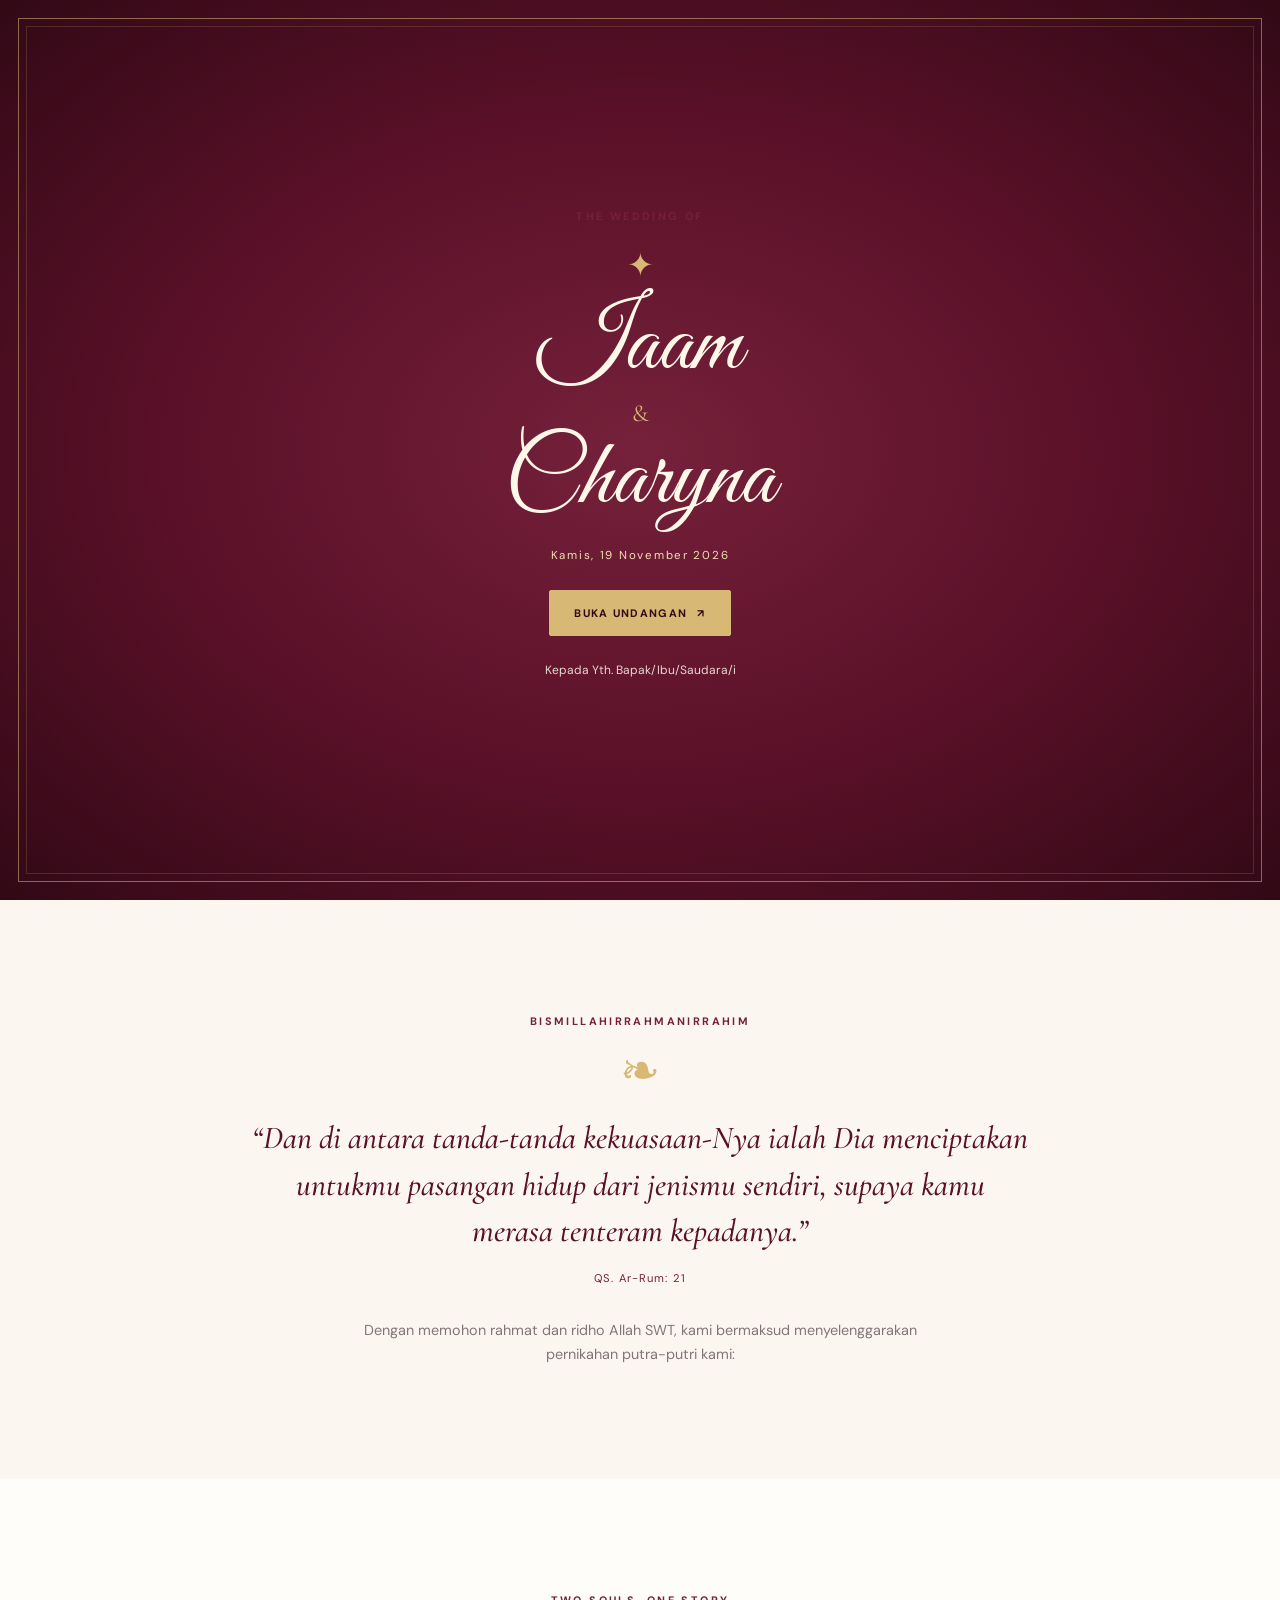
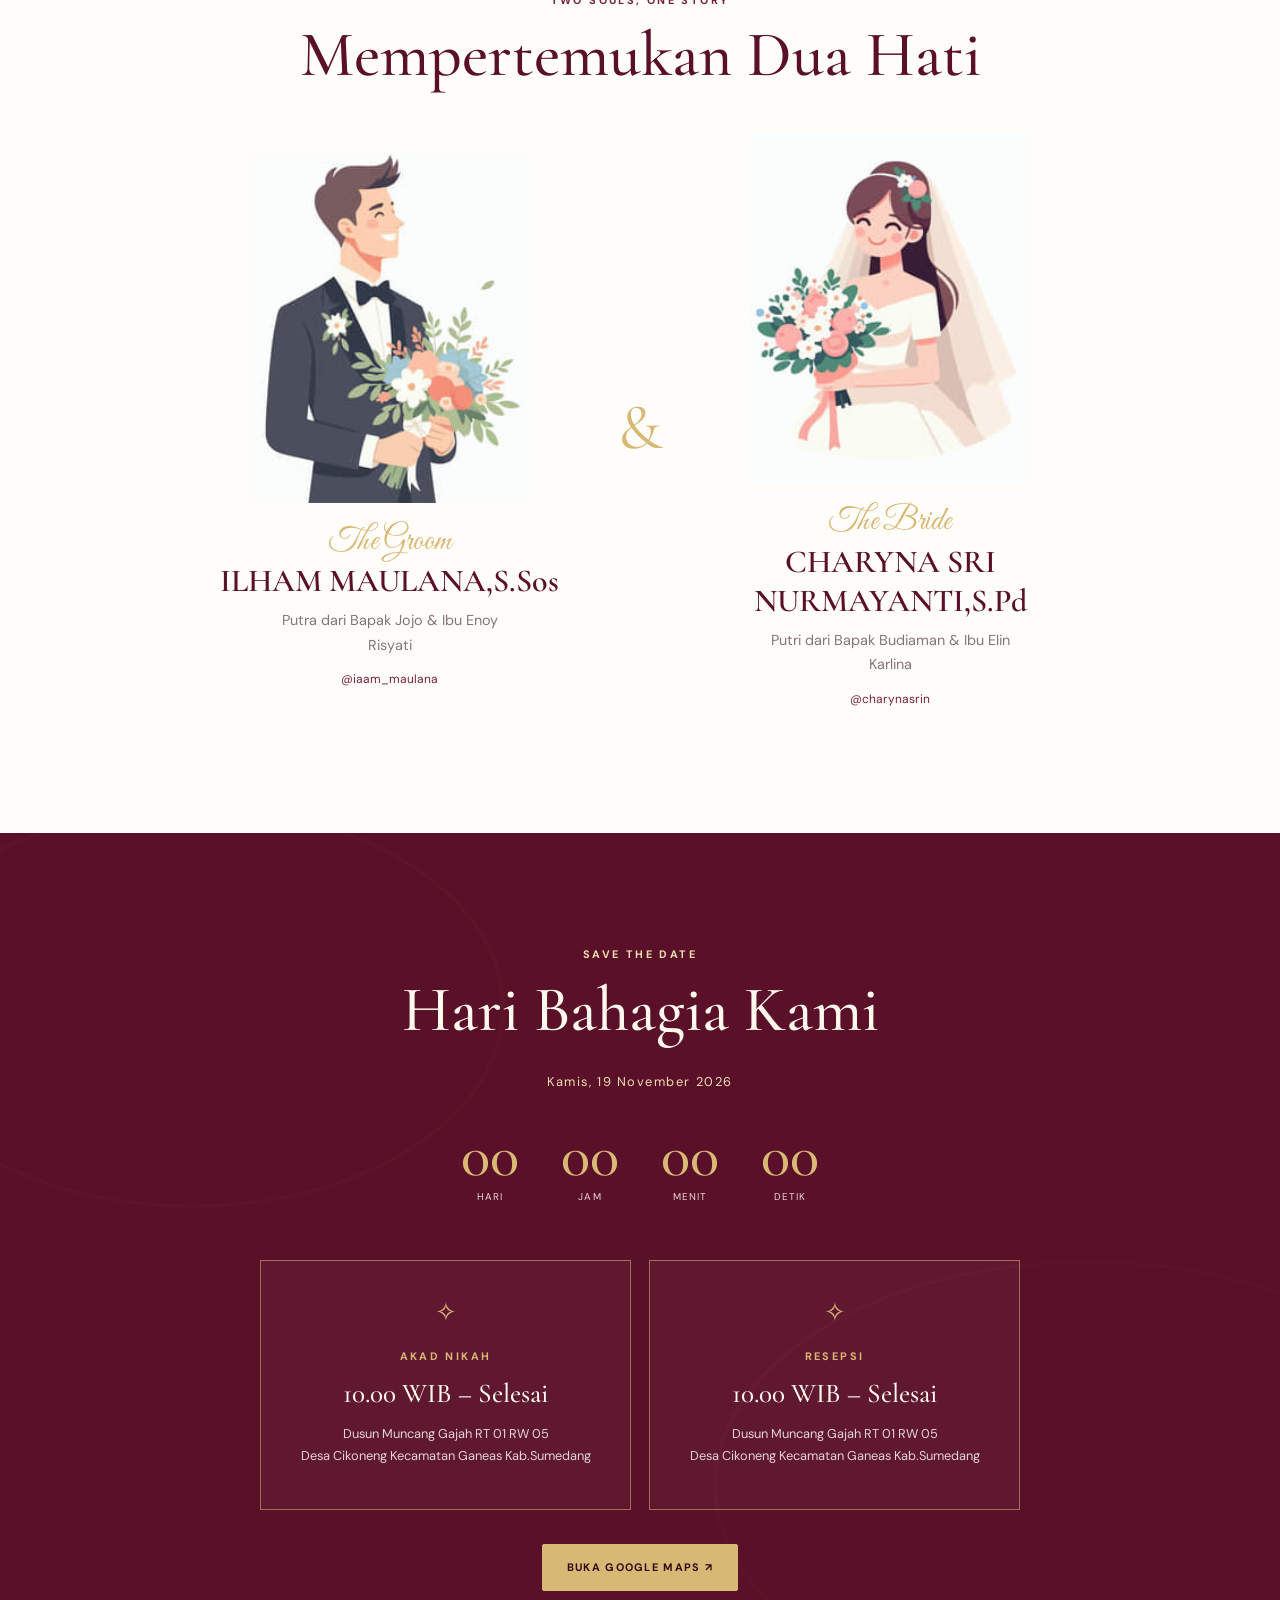
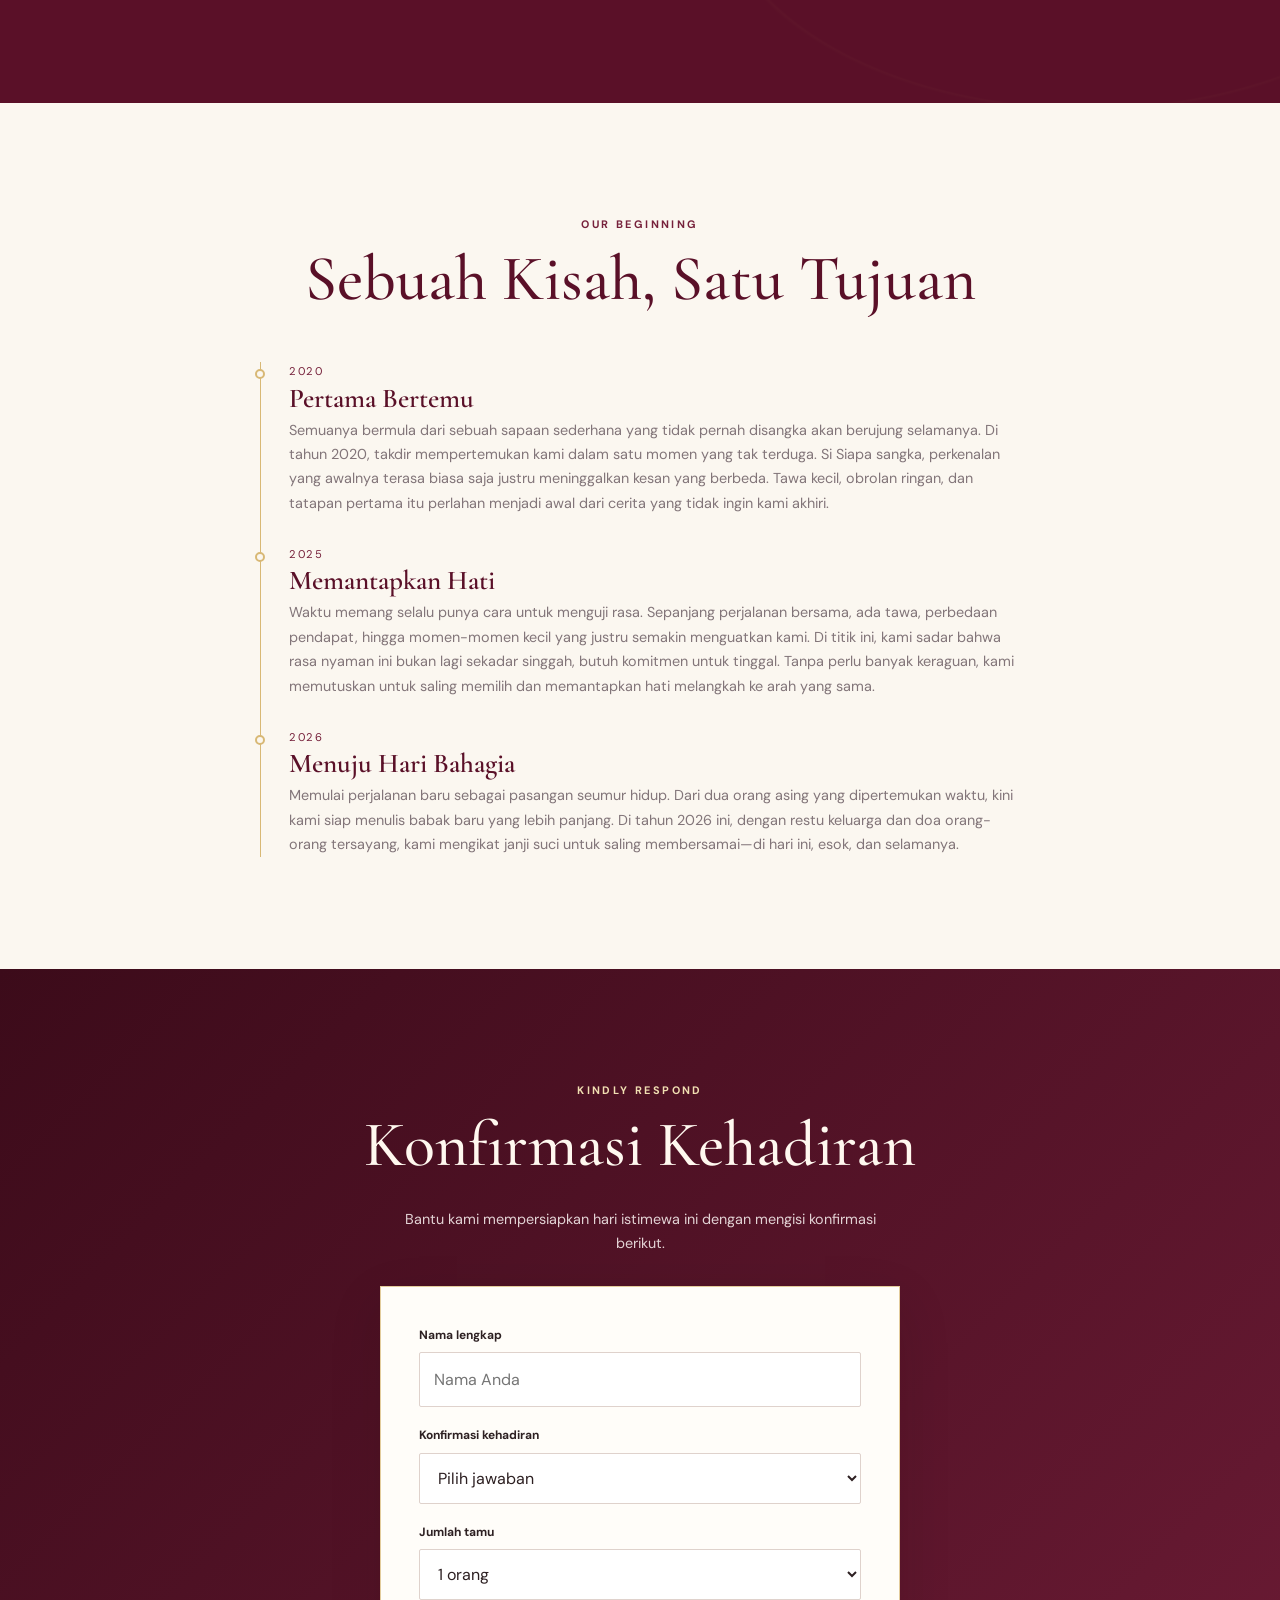
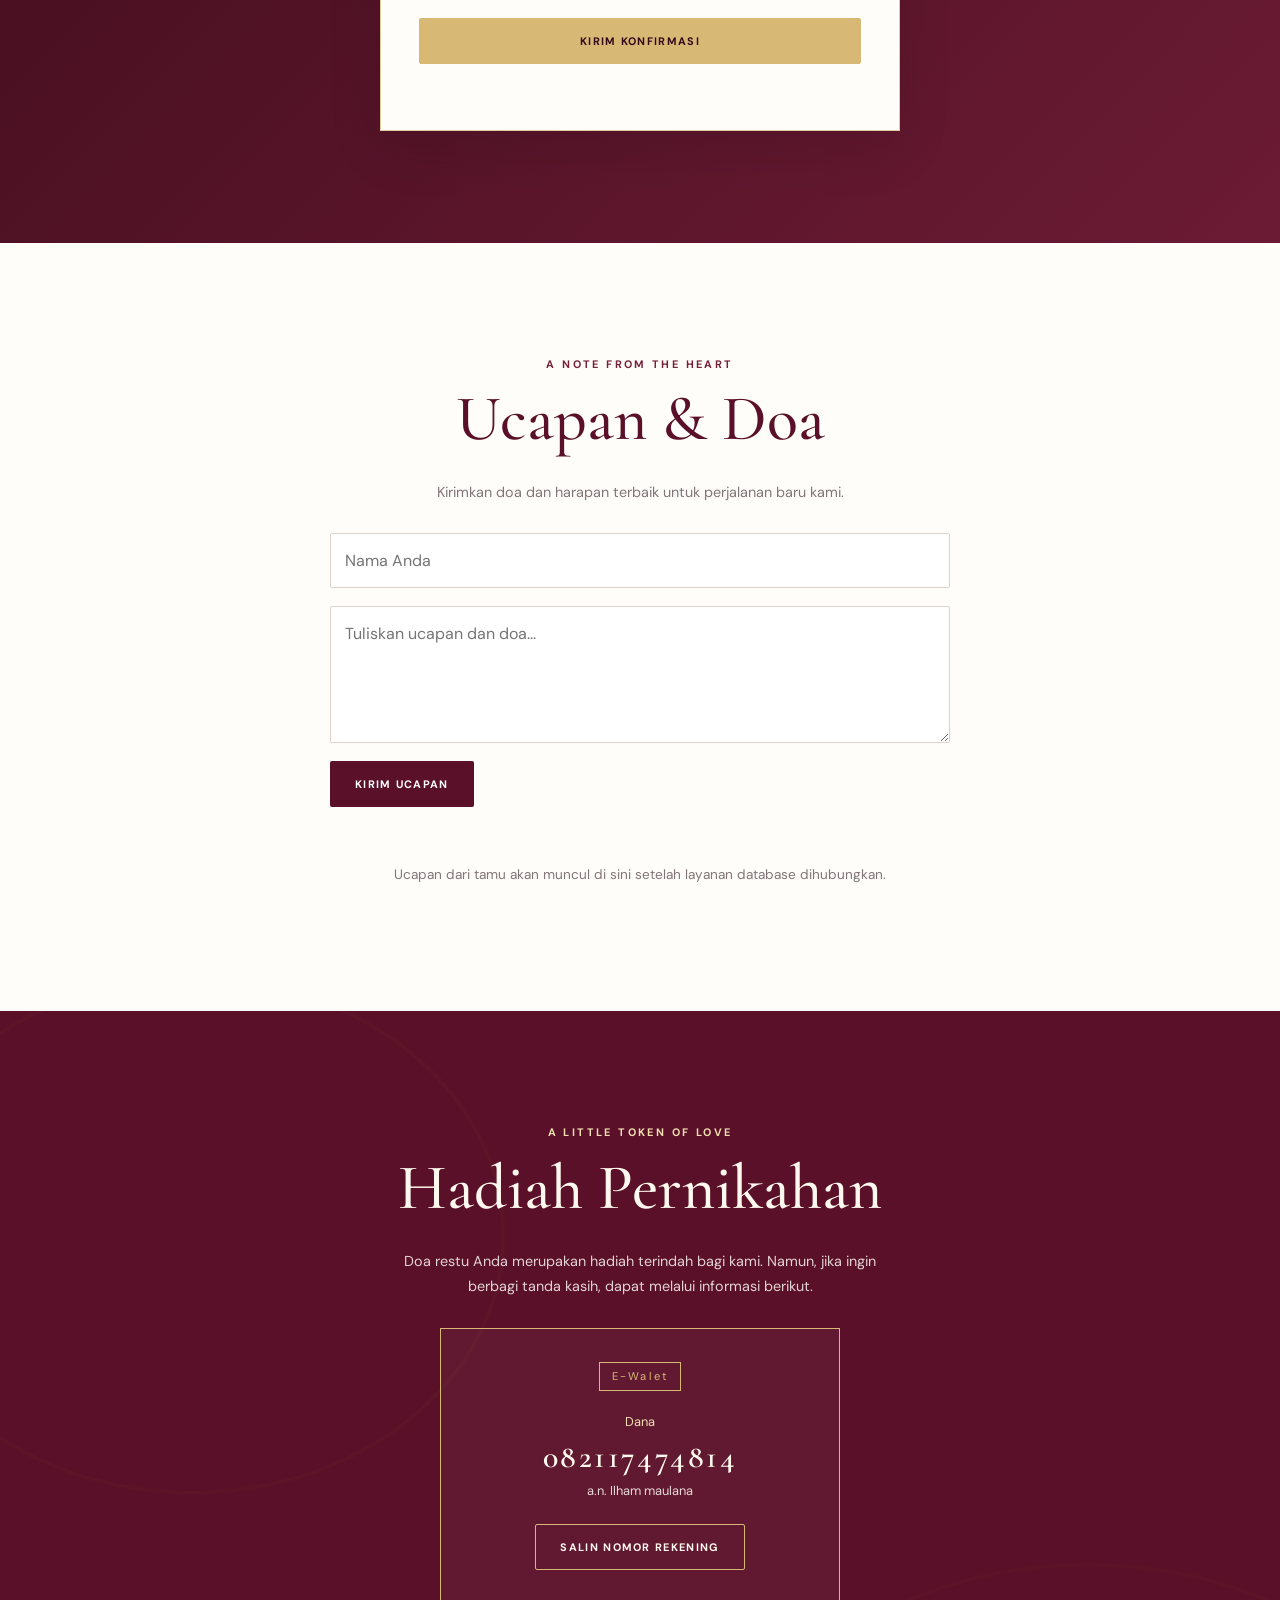
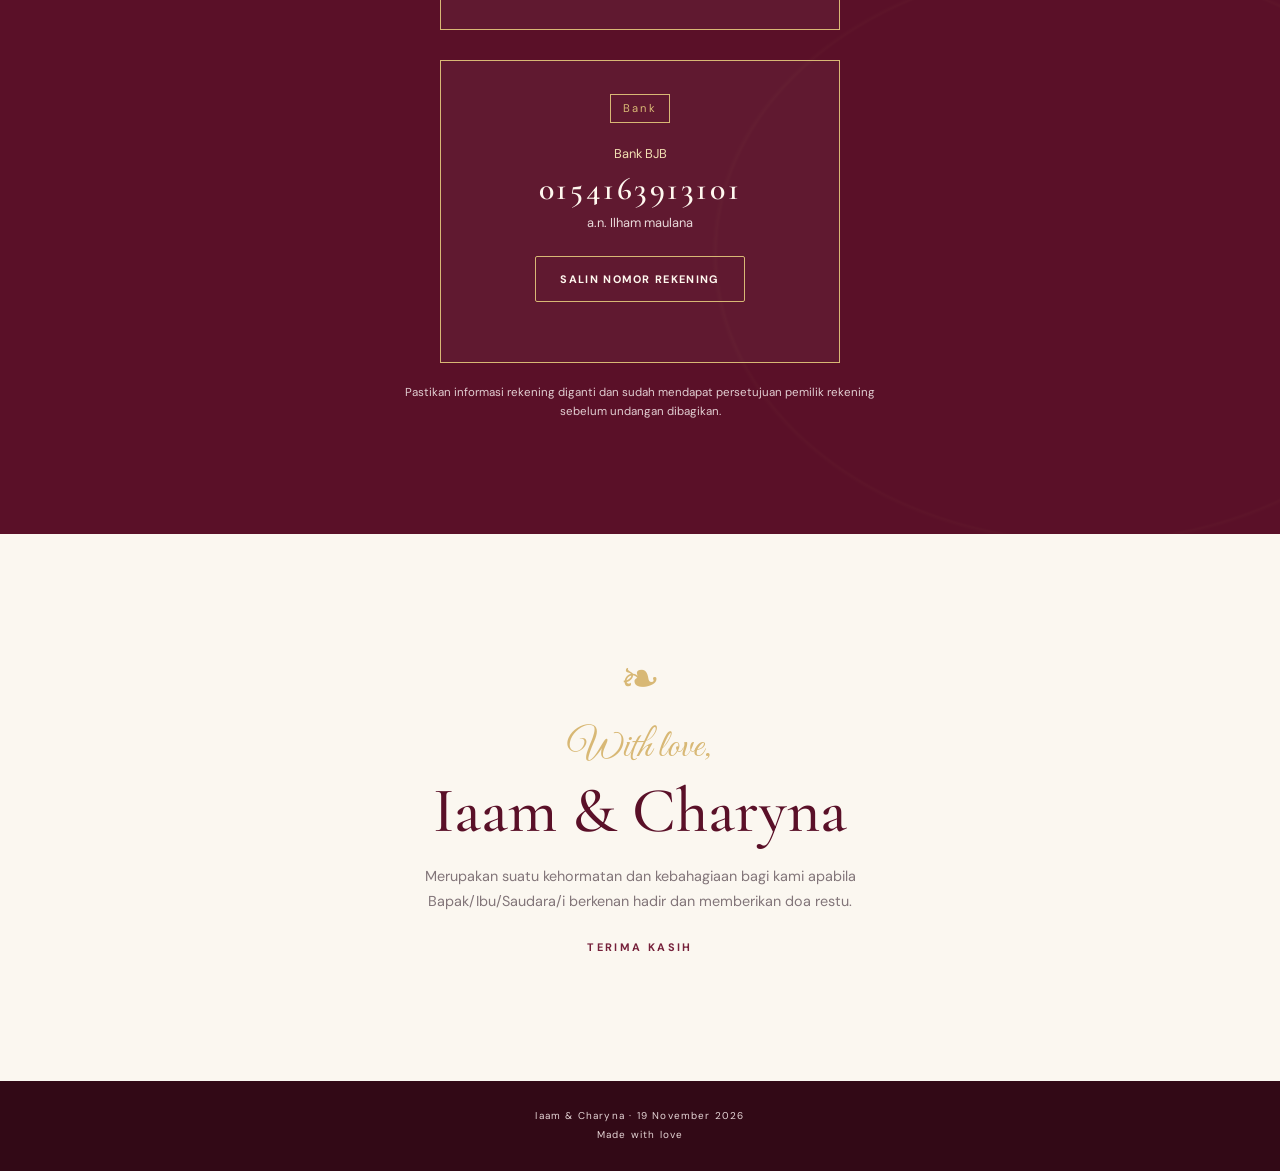
==== index.html @ c9df7d93 "Update story year from 2021 to 2020" ====
<!DOCTYPE html>
<html lang="id">
<head>
  <meta charset="UTF-8">
  <meta name="viewport" content="width=device-width, initial-scale=1.0">
  <meta name="theme-color" content="#5a1028">
  <title>Undangan Pernikahan | Iaam &amp; Charyna</title>
  <meta name="description" content="Undangan pernikahan Iaam dan Charyna. Dengan penuh kebahagiaan, kami mengundang Anda untuk hadir.">
  <link rel="preconnect" href="https://fonts.googleapis.com">
  <link rel="preconnect" href="https://fonts.gstatic.com" crossorigin>
  <link href="https://fonts.googleapis.com/css2?family=Cormorant+Garamond:wght@400;500;600;700&family=DM+Sans:wght@400;500;600;700&family=Great+Vibes&display=swap" rel="stylesheet">
  <link rel="stylesheet" href="style.css">
</head>
<body>
  <div class="intro" id="intro">
    <div class="intro-frame">
      <p class="eyebrow">THE WEDDING OF</p>
      <div class="intro-flourish" aria-hidden="true">✦</div>
      <h1><span>Iaam</span><i>&amp;</i><span>Charyna</span></h1>
      <p class="intro-date">Kamis, 19 November 2026</p>
      <button class="button button-gold" id="openInvitation">Buka Undangan <span aria-hidden="true">↗</span></button>
      <p class="small-note">Kepada Yth. Bapak/Ibu/Saudara/i</p>
    </div>
  </div>

  <header class="hero" id="home">
    <div class="hero-shade"></div>
    <nav class="top-nav">
      <a class="monogram" href="#home" aria-label="Kembali ke atas">I<span>&amp;</span>C</a>
      <button class="music-button" id="musicToggle" aria-label="Putar musik" title="Putar atau jeda musik">♫ <span id="musicLabel">Putar Musik</span></button>
    </nav>
    <div class="hero-content">
      <p class="eyebrow light">A CELEBRATION OF LOVE</p>
      <p class="script hero-intro">The Wedding Of</p>
      <h1>Iaam <span>&amp;</span> Charyna</h1>
      <div class="gold-line"></div>
      <p class="hero-date">Kamis, 19 November 2026</p>
      <a class="button button-outline" href="#details">Lihat Undangan <span aria-hidden="true">↓</span></a>
    </div>
    <div class="hero-bottom">DENGAN CINTA, KAMI MENGUNDANG ANDA</div>
  </header>

  <main>
    <section class="quote-section section-pad">
      <p class="eyebrow">BISMILLAHIRRAHMANIRRAHIM</p>
      <div class="ornament">❧</div>
      <p class="quote">“Dan di antara tanda-tanda kekuasaan-Nya ialah Dia menciptakan untukmu pasangan hidup dari jenismu sendiri, supaya kamu merasa tenteram kepadanya.”</p>
      <p class="quote-source">QS. Ar-Rum: 21</p>
      <p class="muted intro-copy">Dengan memohon rahmat dan ridho Allah SWT, kami bermaksud menyelenggarakan pernikahan putra-putri kami:</p>
    </section>

    <section class="couple-section section-pad" id="couple">
      <p class="eyebrow">TWO SOULS, ONE STORY</p>
      <h2>Mempertemukan Dua Hati</h2>
      <div class="couple-grid">
        <article class="person-card">
          <div class="portrait portrait-one"><span>GANTI FOTO</span></div>
          <p class="script person-script">The Groom</p>
          <h3>ILHAM MAULANA,S.Sos</h3>
          <p class="muted">Putra dari Bapak Jojo &amp; Ibu Enoy Risyati</p>
          <p class="social">@iaam_maulana</p>
        </article>
        <div class="ampersand">&amp;</div>
        <article class="person-card">
          <div class="portrait portrait-two"><span>GANTI FOTO</span></div>
          <p class="script person-script">The Bride</p>
          <h3>CHARYNA SRI NURMAYANTI,S.Pd</h3>
          <p class="muted">Putri dari Bapak Budiaman &amp; Ibu Elin Karlina</p>
          <p class="social">@charynasrin</p>
        </article>
      </div>
    </section>

    <section class="countdown-section section-pad" id="details">
      <p class="eyebrow light">SAVE THE DATE</p>
      <h2>Hari Bahagia Kami</h2>
      <p class="countdown-date">Kamis, 19 November 2026</p>
      <div class="countdown" id="countdown">
        <div><strong id="days">00</strong><span>Hari</span></div>
        <div><strong id="hours">00</strong><span>Jam</span></div>
        <div><strong id="minutes">00</strong><span>Menit</span></div>
        <div><strong id="seconds">00</strong><span>Detik</span></div>
      </div>
      <div class="event-grid">
        <article class="event-card">
          <span class="event-icon">✧</span>
          <p class="eyebrow">AKAD NIKAH</p>
          <h3>10.00 WIB – Selesai</h3>
          <p>Dusun Muncang Gajah RT 01 RW 05<br>Desa Cikoneng Kecamatan Ganeas Kab.Sumedang</p>
        </article>
        <article class="event-card">
          <span class="event-icon">✧</span>
          <p class="eyebrow">RESEPSI</p>
          <h3>10.00 WIB – Selesai</h3>
          <p>Dusun Muncang Gajah RT 01 RW 05<br>Desa Cikoneng Kecamatan Ganeas Kab.Sumedang</p>
        </article>
      </div>
      <a class="button button-gold" href="https://maps.app.goo.gl/ranh35mcagbcbJgB7?g_st=atm" target="_blank" rel="noopener">Buka Google Maps ↗</a>
    </section>

    <section class="story-section section-pad">
      <p class="eyebrow">OUR BEGINNING</p>
      <h2>Sebuah Kisah, Satu Tujuan</h2>
      <div class="story-line">
        <div class="story-item"><span class="story-dot"></span><p class="story-year">2020</p><h3>Pertama Bertemu</h3><p class="muted">Semuanya bermula dari sebuah sapaan sederhana yang tidak pernah disangka akan berujung selamanya.
Di tahun 2020, takdir mempertemukan kami dalam satu momen yang tak terduga. Si Siapa sangka, perkenalan yang awalnya terasa biasa saja justru meninggalkan kesan yang berbeda. Tawa kecil, obrolan ringan, dan tatapan pertama itu perlahan menjadi awal dari cerita yang tidak ingin kami akhiri.</p></div>
        <div class="story-item"><span class="story-dot"></span><p class="story-year">2025</p><h3>Memantapkan Hati</h3><p class="muted">Waktu memang selalu punya cara untuk menguji rasa.
Sepanjang perjalanan bersama, ada tawa, perbedaan pendapat, hingga momen-momen kecil yang justru semakin menguatkan kami. Di titik ini, kami sadar bahwa rasa nyaman ini bukan lagi sekadar singgah, butuh komitmen untuk tinggal. Tanpa perlu banyak keraguan, kami memutuskan untuk saling memilih dan memantapkan hati melangkah ke arah yang sama.</p></div>
        <div class="story-item"><span class="story-dot"></span><p class="story-year">2026</p><h3>Menuju Hari Bahagia</h3><p class="muted">Memulai perjalanan baru sebagai pasangan seumur hidup.
Dari dua orang asing yang dipertemukan waktu, kini kami siap menulis babak baru yang lebih panjang. Di tahun 2026 ini, dengan restu keluarga dan doa orang-orang tersayang, kami mengikat janji suci untuk saling membersamai—di hari ini, esok, dan selamanya.</p></div>
      </div>
    </section>

    <section class="rsvp-section section-pad" id="rsvp">
      <p class="eyebrow light">KINDLY RESPOND</p>
      <h2>Konfirmasi Kehadiran</h2>
      <p class="muted light-muted">Bantu kami mempersiapkan hari istimewa ini dengan mengisi konfirmasi berikut.</p>
      <form id="rsvpForm" class="form-card">
        <label for="guestName">Nama lengkap</label>
        <input id="guestName" name="name" type="text" placeholder="Nama Anda" required maxlength="100">
        <label for="guestStatus">Konfirmasi kehadiran</label>
        <select id="guestStatus" name="attendance" required>
          <option value="">Pilih jawaban</option>
          <option value="Hadir">Dengan senang hati hadir</option>
          <option value="Tidak hadir">Mohon maaf, belum bisa hadir</option>
        </select>
        <label for="guestCount">Jumlah tamu</label>
        <select id="guestCount" name="guests">
          <option value="1">1 orang</option><option value="2">2 orang</option><option value="3">3 orang</option><option value="4">4 orang</option>
        </select>
        <button class="button button-gold full-width" type="submit">Kirim Konfirmasi</button>
        <p class="form-message" id="rsvpMessage" role="status"></p>
      </form>
    </section>

    <section class="wishes-section section-pad" id="wishes">
      <p class="eyebrow">A NOTE FROM THE HEART</p>
      <h2>Ucapan &amp; Doa</h2>
      <p class="muted">Kirimkan doa dan harapan terbaik untuk perjalanan baru kami.</p>
      <form id="wishForm" class="wish-form">
        <input id="wishName" name="name" type="text" placeholder="Nama Anda" required maxlength="100">
        <textarea id="wishText" name="message" placeholder="Tuliskan ucapan dan doa..." required maxlength="1000" rows="4"></textarea>
        <button class="button button-burgundy" type="submit">Kirim Ucapan</button>
        <p class="form-message" id="wishMessage" role="status"></p>
      </form>
      <div class="wish-list" id="wishList">
        <p class="empty-wishes">Ucapan dari tamu akan muncul di sini setelah layanan database dihubungkan.</p>
      </div>
    </section>

    <section class="gift-section section-pad">
      <p class="eyebrow light">A LITTLE TOKEN OF LOVE</p>
      <h2>Hadiah Pernikahan</h2>
      <p class="muted light-muted">Doa restu Anda merupakan hadiah terindah bagi kami. Namun, jika ingin berbagi tanda kasih, dapat melalui informasi berikut.</p>
      <div class="gift-card">
        <div class="bank-mark">E-Walet</div>
        <p class="bank-name" id="bankName">Dana</p>
        <p class="account-number" id="accountNumber">082117474814</p>
        <p class="account-owner" id="accountOwner">a.n. Ilham maulana</p>
        <button class="button button-outline" id="copyAccount" type="button">Salin Nomor Rekening</button>
        <p class="form-message" id="copyMessage" role="status"></p>
      </div>
      <div class="gift-card">
        <div class="bank-mark">Bank</div>
        <p class="bank-name" id="bankName">Bank BJB</p>
        <p class="account-number" id="accountNumber">0154163913101</p>
        <p class="account-owner" id="accountOwner">a.n. Ilham maulana</p>
        <button class="button button-outline" id="copyAccount" type="button">Salin Nomor Rekening</button>
        <p class="form-message" id="copyMessage" role="status"></p>
      </div>
      <p class="gift-reminder">Pastikan informasi rekening diganti dan sudah mendapat persetujuan pemilik rekening sebelum undangan dibagikan.</p>
    </section>

    <section class="closing-section section-pad">
      <div class="ornament">❧</div>
      <p class="script">With love,</p>
      <h2>Iaam &amp; Charyna</h2>
      <p class="muted">Merupakan suatu kehormatan dan kebahagiaan bagi kami apabila Bapak/Ibu/Saudara/i berkenan hadir dan memberikan doa restu.</p>
      <p class="eyebrow">TERIMA KASIH</p>
    </section>
  </main>

  <footer class="footer">
    <p>Iaam &amp; Charyna · 19 November 2026</p>
    <p>Made with love</p>
  </footer>

 <audio id="weddingMusic" loop preload="auto">
  <source src="./BeautifullInWhite.mp3" type="audio/mpeg">
</audio>
  <script src="script.js"></script>
</body>
</html>
---- style.css ----
/* TEMPLATE UNDANGAN PERNIKAHAN — BURGUNDI & EMAS */
:root {
  --burgundy: #5a1028;
  --burgundy-dark: #320916;
  --wine: #76213b;
  --gold: #d8b875;
  --gold-light: #f1dfb2;
  --cream: #fbf7f0;
  --paper: #fffdf9;
  --ink: #2d2022;
  --muted: #827579;
  --line: #e8ddd7;
  --serif: "Cormorant Garamond", Georgia, serif;
  --sans: "DM Sans", Arial, sans-serif;
  --script: "Great Vibes", cursive;
}
* { box-sizing: border-box; }
html { scroll-behavior: smooth; scroll-padding-top: 20px; }
body { margin: 0; background: var(--cream); color: var(--ink); font-family: var(--sans); line-height: 1.7; }
body.locked { overflow: hidden; }
a { color: inherit; }
button, input, select, textarea { font: inherit; }
button, .button { cursor: pointer; }
.intro { position: fixed; z-index: 100; inset: 0; display: grid; place-items: center; padding: 24px; color: var(--gold-light); background: radial-gradient(ellipse at center, #76213b 0%, var(--burgundy) 52%, var(--burgundy-dark) 100%); transition: opacity .8s ease, visibility .8s ease; }
.intro::before, .intro::after { content: ""; position: absolute; inset: 18px; border: 1px solid rgba(216,184,117,.55); pointer-events: none; }
.intro::after { inset: 26px; border-color: rgba(216,184,117,.18); }
.intro.is-hidden { opacity: 0; visibility: hidden; }
.intro-frame { position: relative; z-index: 1; text-align: center; animation: rise .9s both; }
.eyebrow { font-size: .68rem; letter-spacing: .22em; font-weight: 700; color: var(--wine); margin: 0 0 12px; }
.eyebrow.light { color: var(--gold-light); }
.intro h1 { margin: 8px 0 20px; font: 400 clamp(3.5rem, 12vw, 6rem)/.88 var(--script); color: #fff8e9; }
.intro h1 span { display: block; }
.intro h1 i { display: block; font: 400 1.5rem var(--serif); color: var(--gold); margin: 10px 0; }
.intro-flourish { font-size: 2rem; color: var(--gold); margin: 12px 0; }
.intro-date { font-size: .72rem; letter-spacing: .15em; margin: 24px 0; }
.small-note { margin-top: 24px; font-size: .75rem; color: #e6d8d2; }
.hero { min-height: 100svh; position: relative; display: flex; flex-direction: column; justify-content: space-between; color: #fff8ef; text-align: center; background: linear-gradient(135deg, #260710, #6a1732 48%, #320916); overflow: hidden; }
.hero::before, .countdown-section::before, .gift-section::before { content: ""; position: absolute; inset: 0; pointer-events: none; opacity: .28; background-image: radial-gradient(ellipse at 15% 20%, transparent 0 20%, rgba(216,184,117,.12) 20.2%, transparent 20.5%), radial-gradient(ellipse at 85% 75%, transparent 0 24%, rgba(216,184,117,.1) 24.2%, transparent 24.5%); }
.hero-shade { position: absolute; inset: 0; background: linear-gradient(180deg, rgba(25,3,10,.42), rgba(25,3,10,.16) 45%, rgba(25,3,10,.72)); }
.top-nav { z-index: 1; display: flex; justify-content: space-between; align-items: center; padding: 24px clamp(20px, 5vw, 64px); }
.monogram { color: var(--gold-light); font: 600 1.5rem var(--serif); text-decoration: none; letter-spacing: .03em; }
.monogram span { color: var(--gold); font-size: 1rem; margin: 0 3px; }
.music-button { color: #fff4e6; background: rgba(255,255,255,.08); border: 1px solid rgba(241,223,178,.55); padding: 9px 14px; border-radius: 30px; font-size: .75rem; }
.hero-content { position: relative; z-index: 1; margin: auto 20px; padding: 60px 0 72px; animation: rise 1s .2s both; }
.script { font: 400 2.5rem/1.2 var(--script); color: var(--gold); margin: 0; }
.hero h1 { font: 500 clamp(3.2rem, 9vw, 7rem)/.95 var(--serif); letter-spacing: -.035em; margin: 8px 0 20px; }
.hero h1 span { color: var(--gold); font-style: italic; }
.gold-line { height: 1px; width: 100px; background: var(--gold); margin: 24px auto; }
.hero-date { letter-spacing: .18em; font-size: .75rem; margin-bottom: 30px; }
.hero-bottom { position: relative; z-index: 1; padding: 20px; font-size: .62rem; letter-spacing: .18em; color: var(--gold-light); }
.button { display: inline-flex; align-items: center; justify-content: center; gap: 10px; border: 1px solid transparent; padding: 13px 24px; border-radius: 2px; text-decoration: none; text-transform: uppercase; letter-spacing: .12em; font-size: .68rem; font-weight: 700; transition: transform .2s, background .2s; }
.button:hover { transform: translateY(-2px); }
.button-gold { color: var(--burgundy-dark); background: var(--gold); border-color: var(--gold); }
.button-outline { color: #fff8ef; border-color: var(--gold); background: transparent; }
.button-burgundy { background: var(--burgundy); color: white; }
.full-width { width: 100%; }
.section-pad { padding: clamp(64px, 9vw, 112px) 22px; }
section { position: relative; }
.quote-section, .story-section, .wishes-section, .closing-section { text-align: center; }
.quote-section { max-width: 820px; margin: auto; }
.ornament { color: var(--gold); font: 3rem var(--serif); margin: 4px 0 14px; }
.quote { font: italic 500 clamp(1.45rem, 3vw, 2rem)/1.45 var(--serif); color: var(--burgundy); margin: 0 auto 14px; }
.quote-source { font-size: .7rem; color: var(--wine); letter-spacing: .1em; }
.muted { color: var(--muted); font-size: .9rem; }
.intro-copy { margin: 30px auto 0; max-width: 560px; }
h2 { font: 500 clamp(2.4rem, 6vw, 4rem)/1.05 var(--serif); color: var(--burgundy); margin: 0 0 28px; }
.couple-section { text-align: center; background: var(--paper); }
.couple-grid { max-width: 860px; margin: 45px auto 0; display: grid; grid-template-columns: 1fr auto 1fr; align-items: center; gap: clamp(12px, 4vw, 48px); }
.person-card { min-width: 0; }
.portrait { aspect-ratio: 4/5;max-width: 280px; margin: 0 auto 20px;display: grid;place-items: center;color: #f8e7ce;background: url("weding man.jpg") center 35% / cover no-repeat;}
.portrait-two { background: url("weding woman.jpg") center 35% / cover no-repeat }.portrait span { display: none;}
.person-script { font-size: 2rem; }
.person-card h3 { font: 600 2rem var(--serif); color: var(--burgundy); margin: 0 0 8px; }
.person-card .muted { margin: 0 auto; max-width: 260px; }
.social { color: var(--wine); font-size: .75rem; }
.ampersand { color: var(--gold); font: 400 clamp(2rem, 6vw, 4rem) var(--serif); }
.countdown-section, .gift-section { background: var(--burgundy); color: #fff8ef; text-align: center; overflow: hidden; }
.countdown-section > *, .gift-section > * { position: relative; z-index: 1; }
.countdown-section h2, .gift-section h2 { color: #fff8ef; }
.countdown-date { color: var(--gold-light); letter-spacing: .12em; font-size: .8rem; }
.countdown { display: flex; justify-content: center; gap: clamp(12px, 4vw, 42px); margin: 30px 0 54px; }
.countdown div { min-width: 55px; display: flex; flex-direction: column; }
.countdown strong { font: 500 clamp(2.3rem, 6vw, 3.8rem) var(--serif); color: var(--gold); line-height: 1.1; }
.countdown span { font-size: .62rem; color: #e9d9d7; letter-spacing: .12em; text-transform: uppercase; }
.event-grid { display: grid; grid-template-columns: repeat(2, minmax(0, 1fr)); gap: 18px; max-width: 760px; margin: 0 auto 34px; }
.event-card { padding: 30px 20px; border: 1px solid rgba(216,184,117,.55); background: rgba(255,255,255,.035); }
.event-icon { color: var(--gold); font-size: 1.6rem; }
.event-card .eyebrow { color: var(--gold); margin-top: 12px; }
.event-card h3 { font: 500 1.7rem var(--serif); margin: 6px 0; }
.event-card p:last-child { color: #e3d4d4; font-size: .8rem; }
.story-section { background: var(--cream); }
.story-line { max-width: 760px; margin: 50px auto 0; text-align: left; border-left: 1px solid var(--gold); padding-left: 28px; }
.story-item { position: relative; padding: 0 0 30px; }
.story-item:last-child { padding-bottom: 0; }
.story-dot { position: absolute; width: 10px; height: 10px; border: 2px solid var(--gold); background: var(--cream); border-radius: 50%; left: -34px; top: 7px; }
.story-year { color: var(--wine); font-size: .7rem; letter-spacing: .15em; margin: 0; }
.story-item h3 { font: 600 1.7rem var(--serif); color: var(--burgundy); margin: 0; }
.story-item .muted { margin: 3px 0 0; }
.rsvp-section { background: #eee3dd; text-align: center; }
.rsvp-section h2 { color: #fff8ef; }
.rsvp-section { background: linear-gradient(135deg, #3c0b1a, #6c1b35); color: #fff8ef; }
.light-muted { color: #e3d3d5; max-width: 520px; margin: 0 auto 30px; }
.form-card { text-align: left; max-width: 520px; margin: auto; padding: clamp(22px, 5vw, 38px); background: var(--paper); color: var(--ink); border: 1px solid rgba(216,184,117,.7); box-shadow: 0 18px 50px rgba(22,2,8,.12); }
label { display: block; font-size: .75rem; font-weight: 700; margin: 0 0 7px; }
input, select, textarea { display: block; width: 100%; padding: 13px 14px; margin: 0 0 18px; border: 1px solid #dfd2cc; border-radius: 2px; background: #fff; color: var(--ink); outline-color: var(--gold); }
textarea { resize: vertical; }
.form-message { font-size: .8rem; min-height: 1.2em; margin: 12px 0 0; color: var(--wine); }
.wishes-section { background: var(--paper); }
.wish-form { max-width: 620px; margin: 28px auto; text-align: left; }
.wish-list { max-width: 620px; margin: 24px auto 0; text-align: left; }
.wish-entry { background: var(--cream); border-left: 2px solid var(--gold); padding: 16px 18px; margin-bottom: 12px; }
.wish-entry strong { font: 600 1.25rem var(--serif); color: var(--burgundy); }
.wish-entry p { margin: 5px 0 0; white-space: pre-wrap; overflow-wrap: anywhere; font-size: .9rem; }
.empty-wishes { color: var(--muted); font-size: .85rem; text-align: center; }
.gift-card { max-width: 400px; margin: 30px auto 18px; padding: 32px 22px; border: 1px solid var(--gold); background: rgba(255,255,255,.04); }
.bank-mark { display: inline-block; border: 1px solid var(--gold); color: var(--gold); padding: 4px 12px; letter-spacing: .18em; font-size: .7rem; }
.bank-name { margin: 20px 0 0; font-size: .8rem; color: var(--gold-light); }
.account-number { font: 600 2rem var(--serif); letter-spacing: .08em; margin: 4px 0; }
.account-owner { color: #e8d8d9; font-size: .8rem; margin: 0 0 22px; }
.gift-reminder { max-width: 500px; margin: 20px auto 0; font-size: .72rem; color: #e1cdd1; }
.closing-section { max-width: 750px; margin: auto; }
.closing-section .script { font-size: 2.5rem; }
.closing-section h2 { margin: 6px 0 20px; }
.closing-section .muted { max-width: 560px; margin: 0 auto 25px; }
.footer { text-align: center; padding: 24px 12px; background: var(--burgundy-dark); color: #e6d6d7; font-size: .62rem; letter-spacing: .12em; }
.footer p { margin: 3px; }
@keyframes rise { from { opacity: 0; transform: translateY(18px); } to { opacity: 1; transform: translateY(0); } }
@media (max-width: 620px) {
  .section-pad { padding: 64px 18px; }
  .couple-grid { grid-template-columns: 1fr; gap: 24px; }
  .ampersand { line-height: .7; }
  .person-card { max-width: 320px; margin: auto; }
  .portrait { width: min(100%, 240px); }
  .event-grid { grid-template-columns: 1fr; }
  .hero h1 { font-size: clamp(3rem, 14vw, 5rem); }
  .countdown { gap: 14px; }
  .countdown div { min-width: 48px; }
  .countdown strong { font-size: 2.25rem; }
  .hero-date { font-size: .65rem; }
}
@media (prefers-reduced-motion: reduce) {
  *, *::before, *::after { scroll-behavior: auto !important; animation-duration: .01ms !important; transition-duration: .01ms !important; }
}
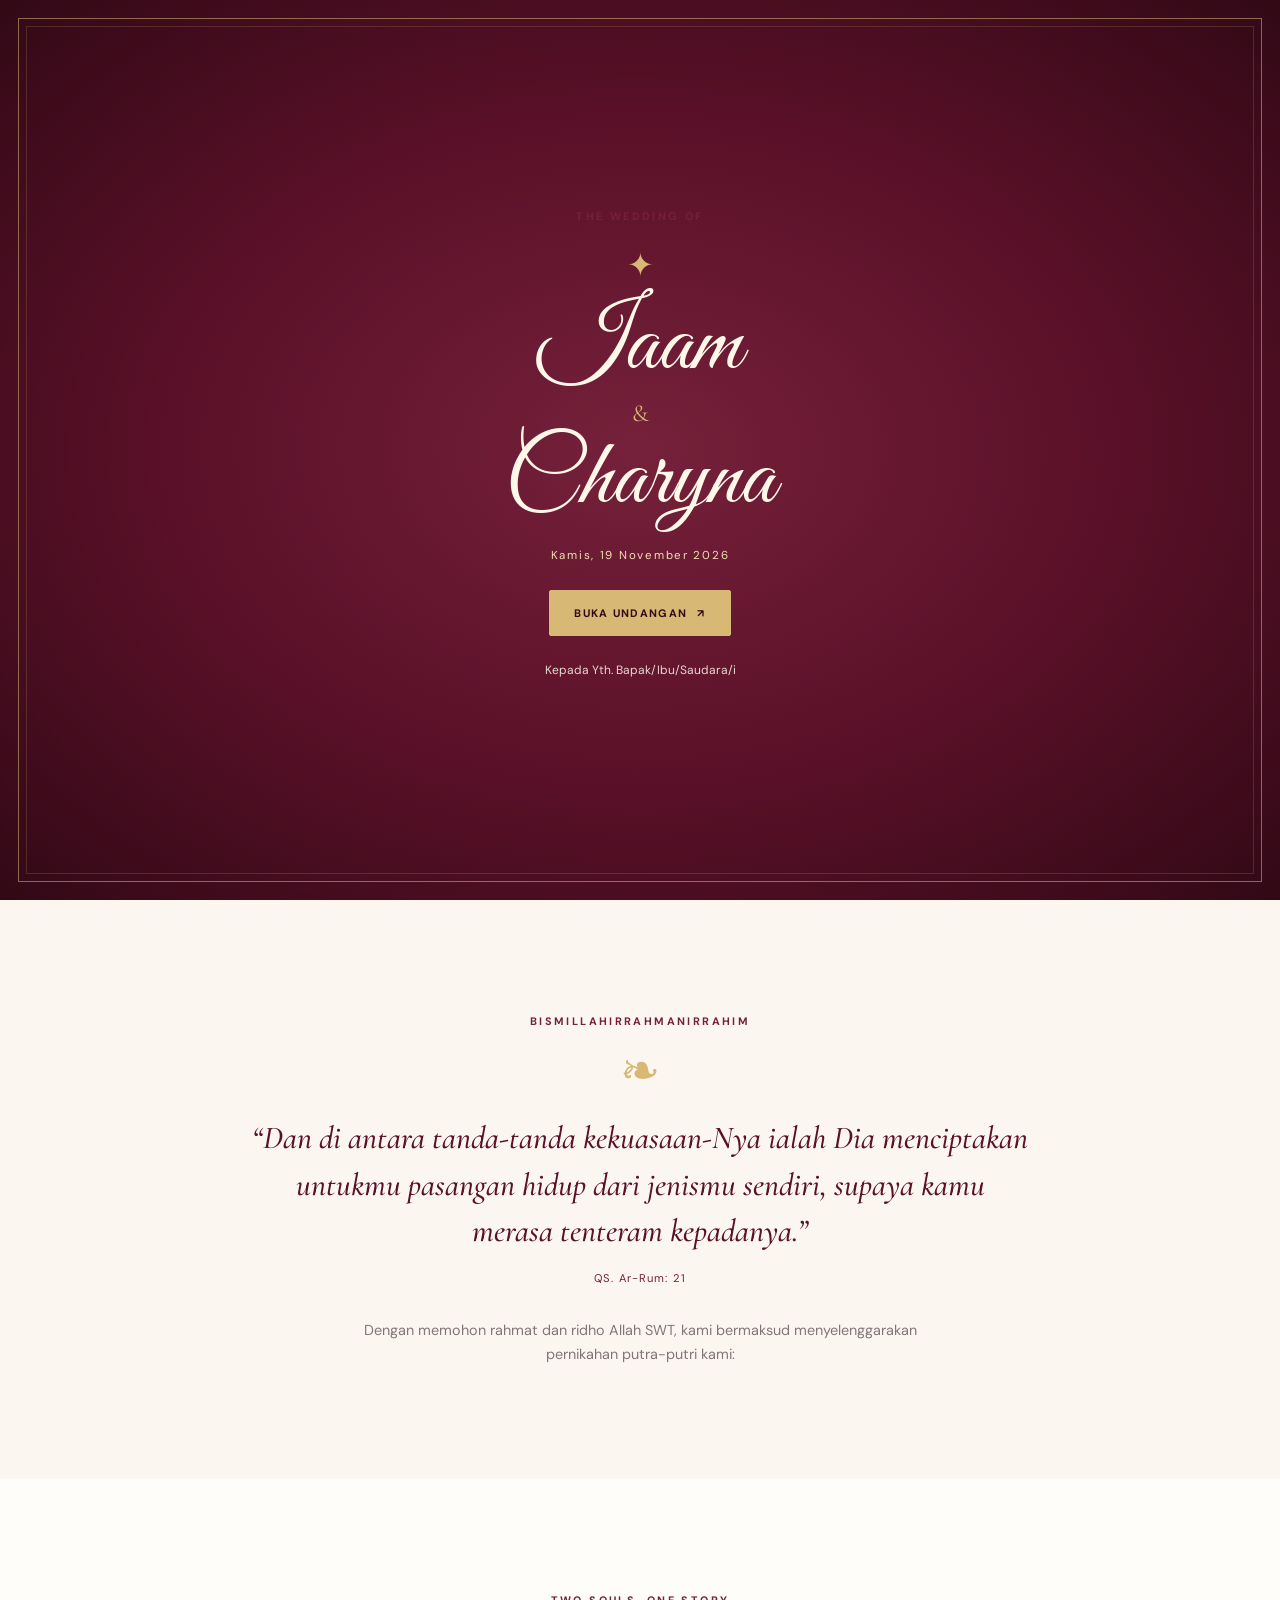
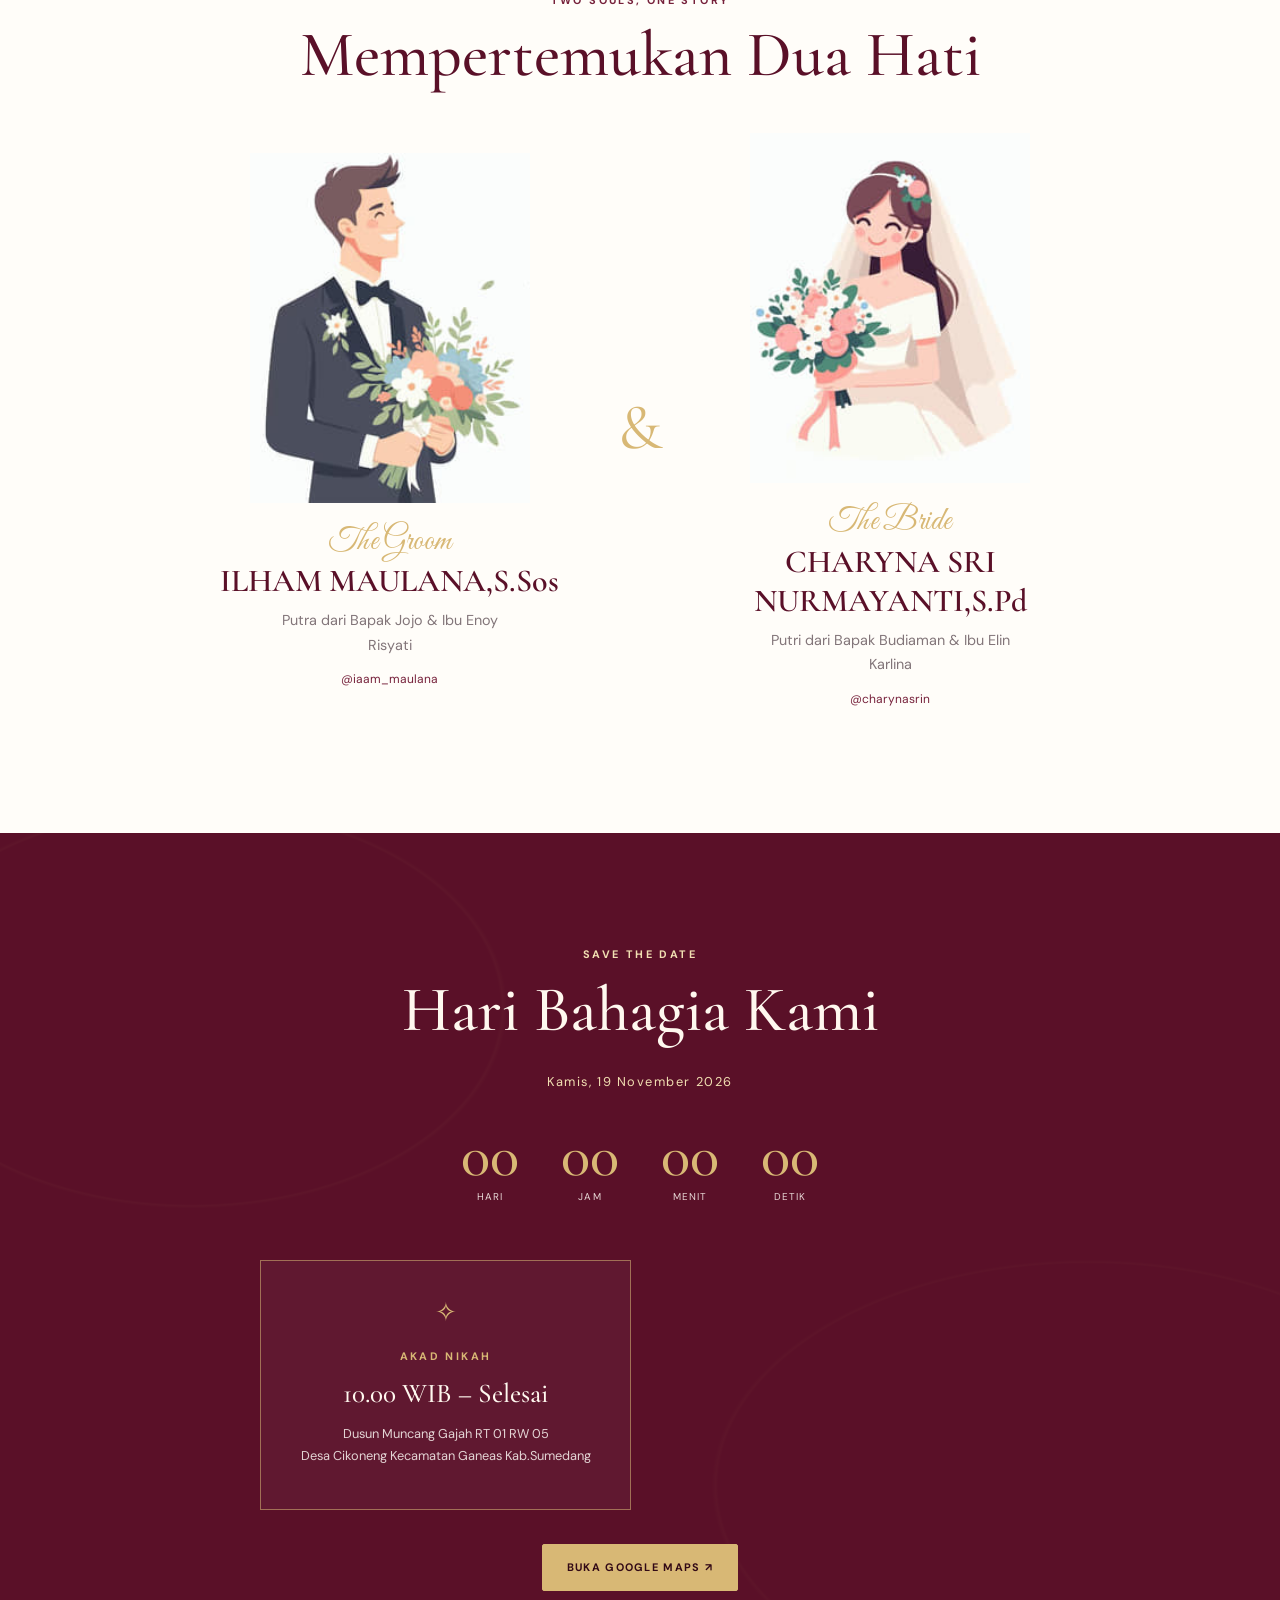
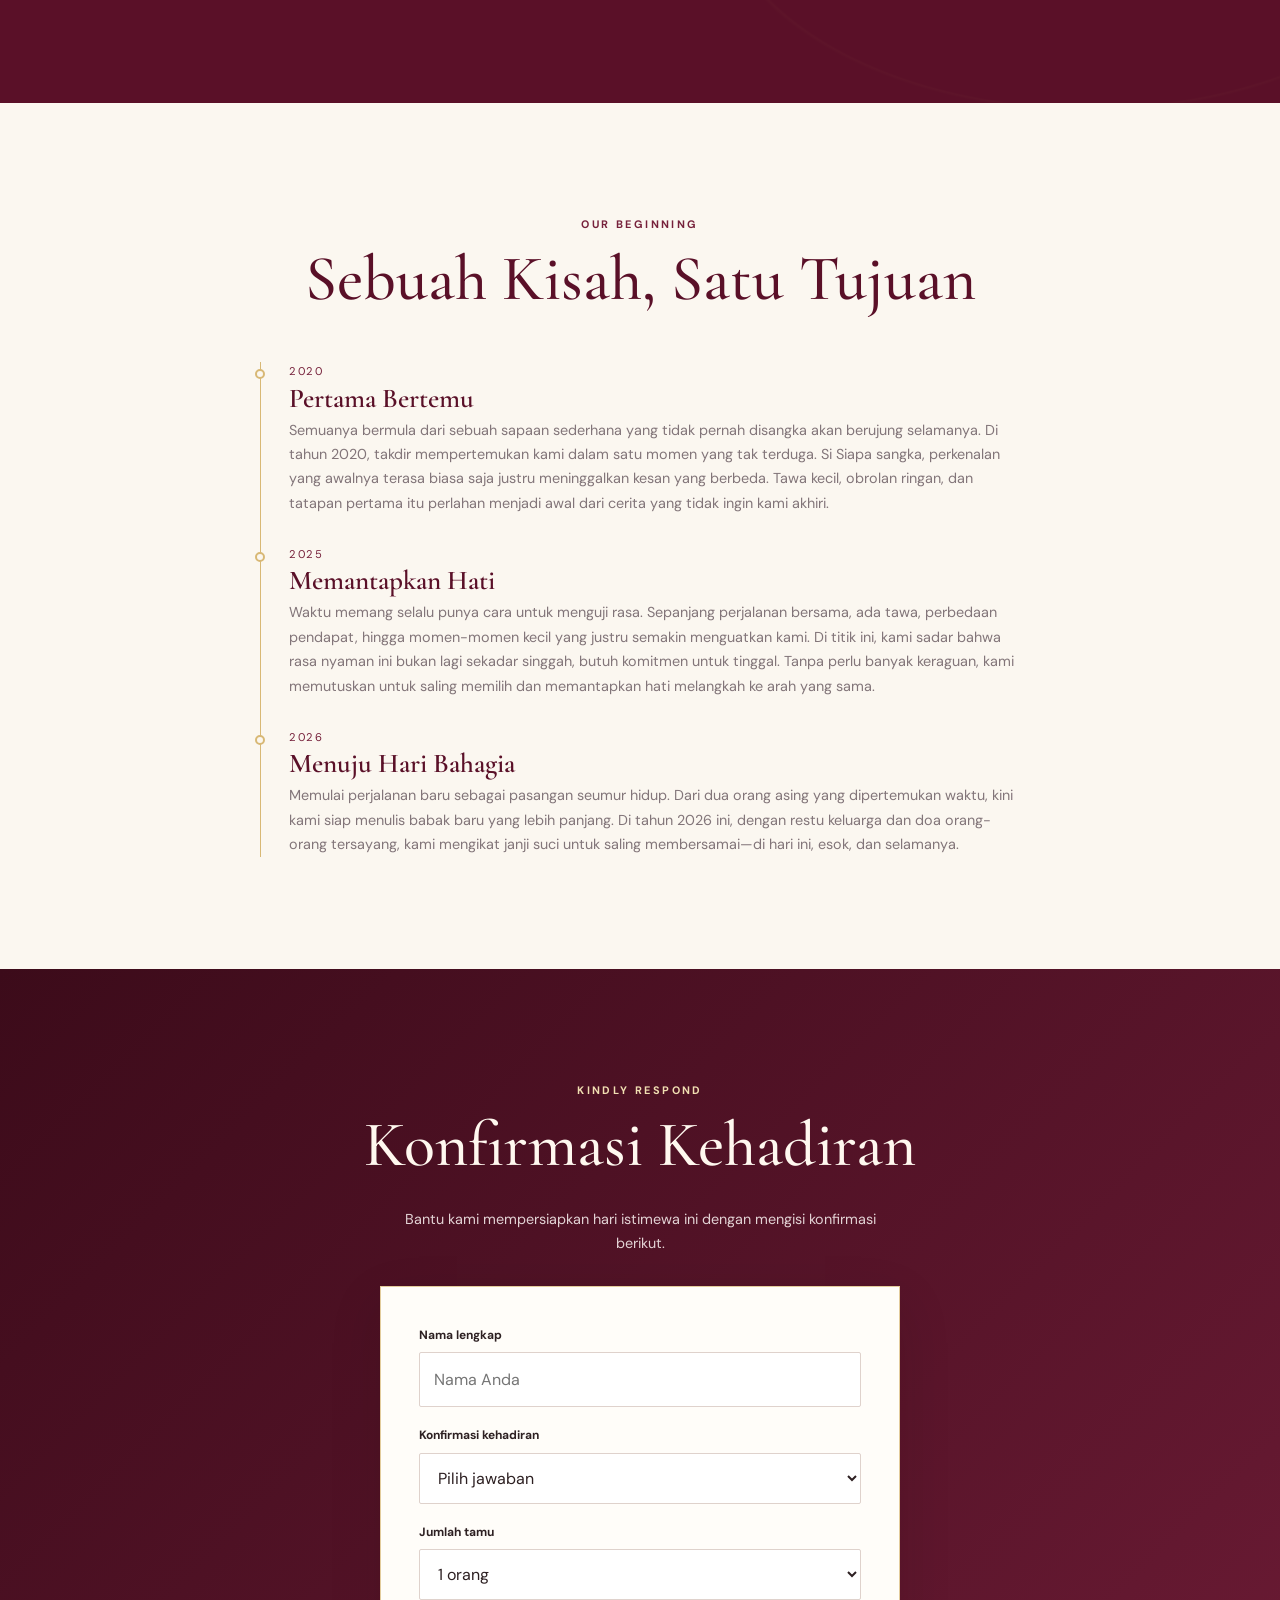
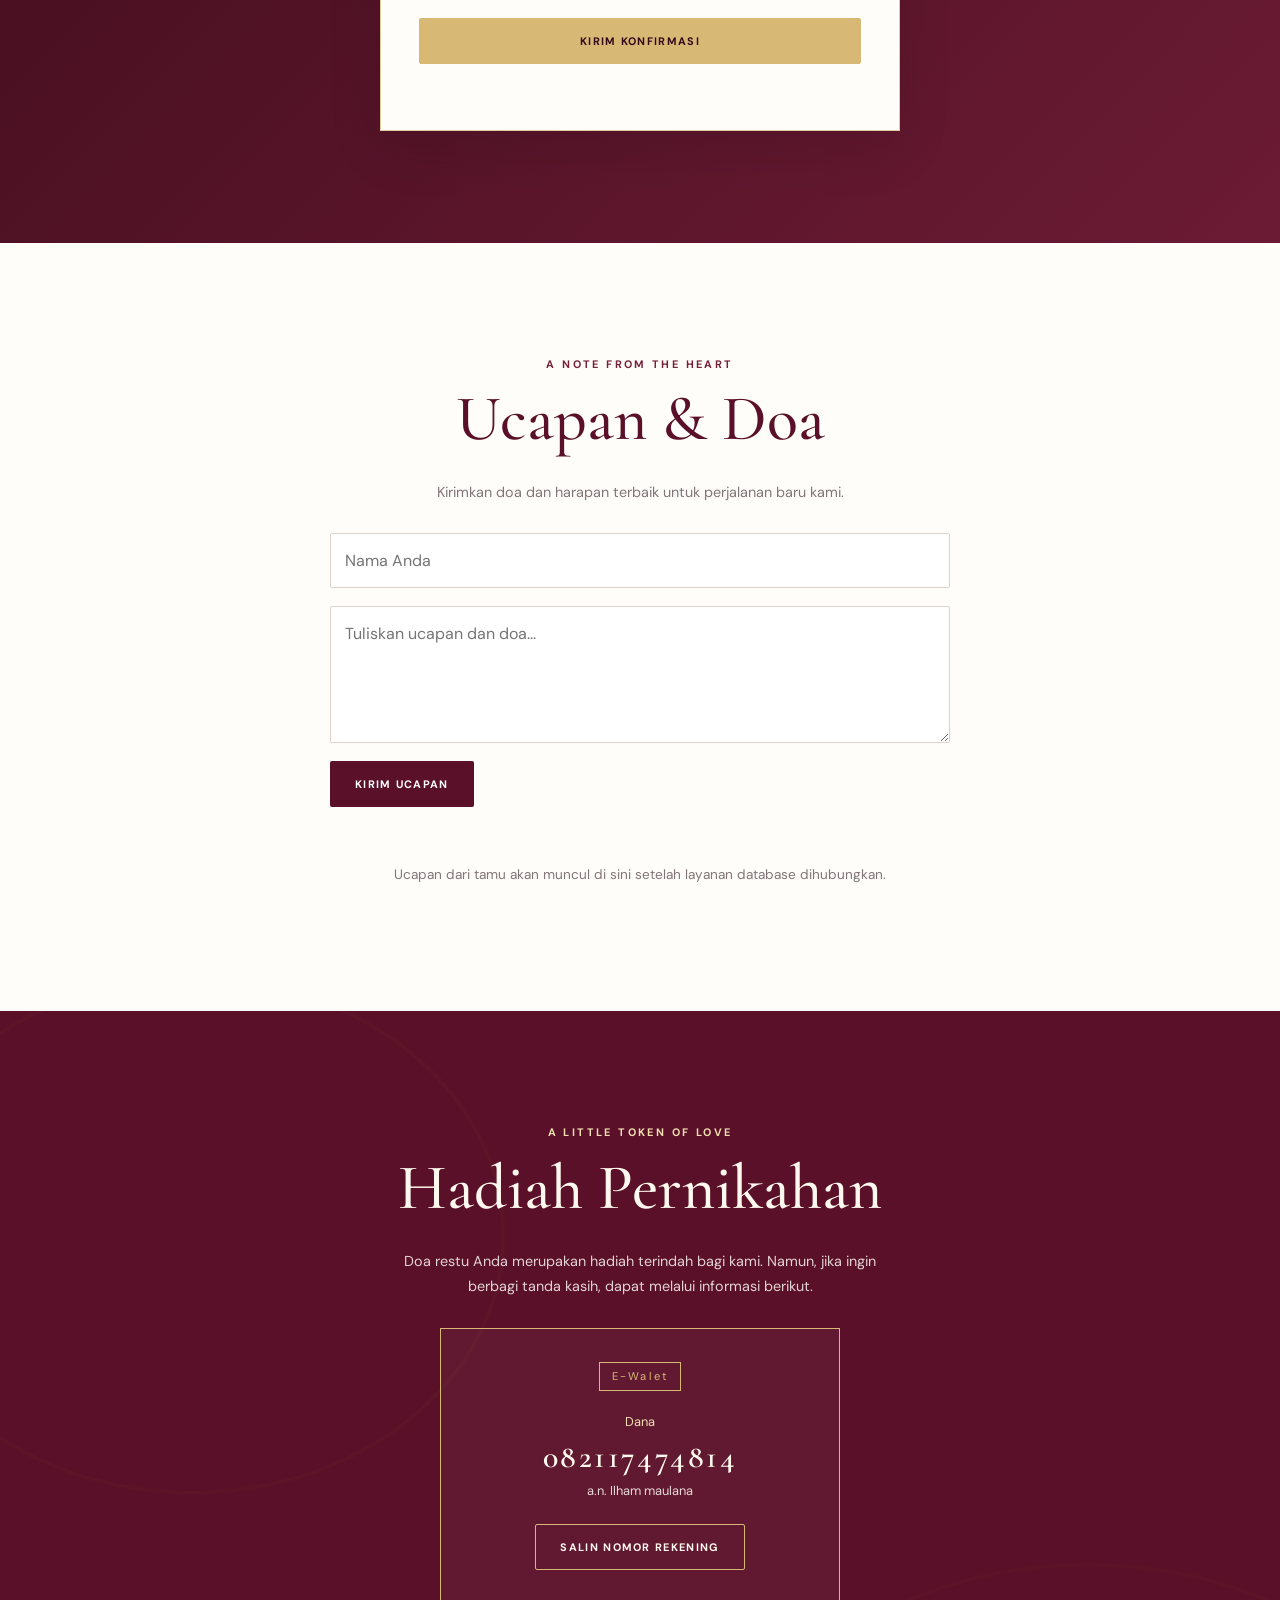
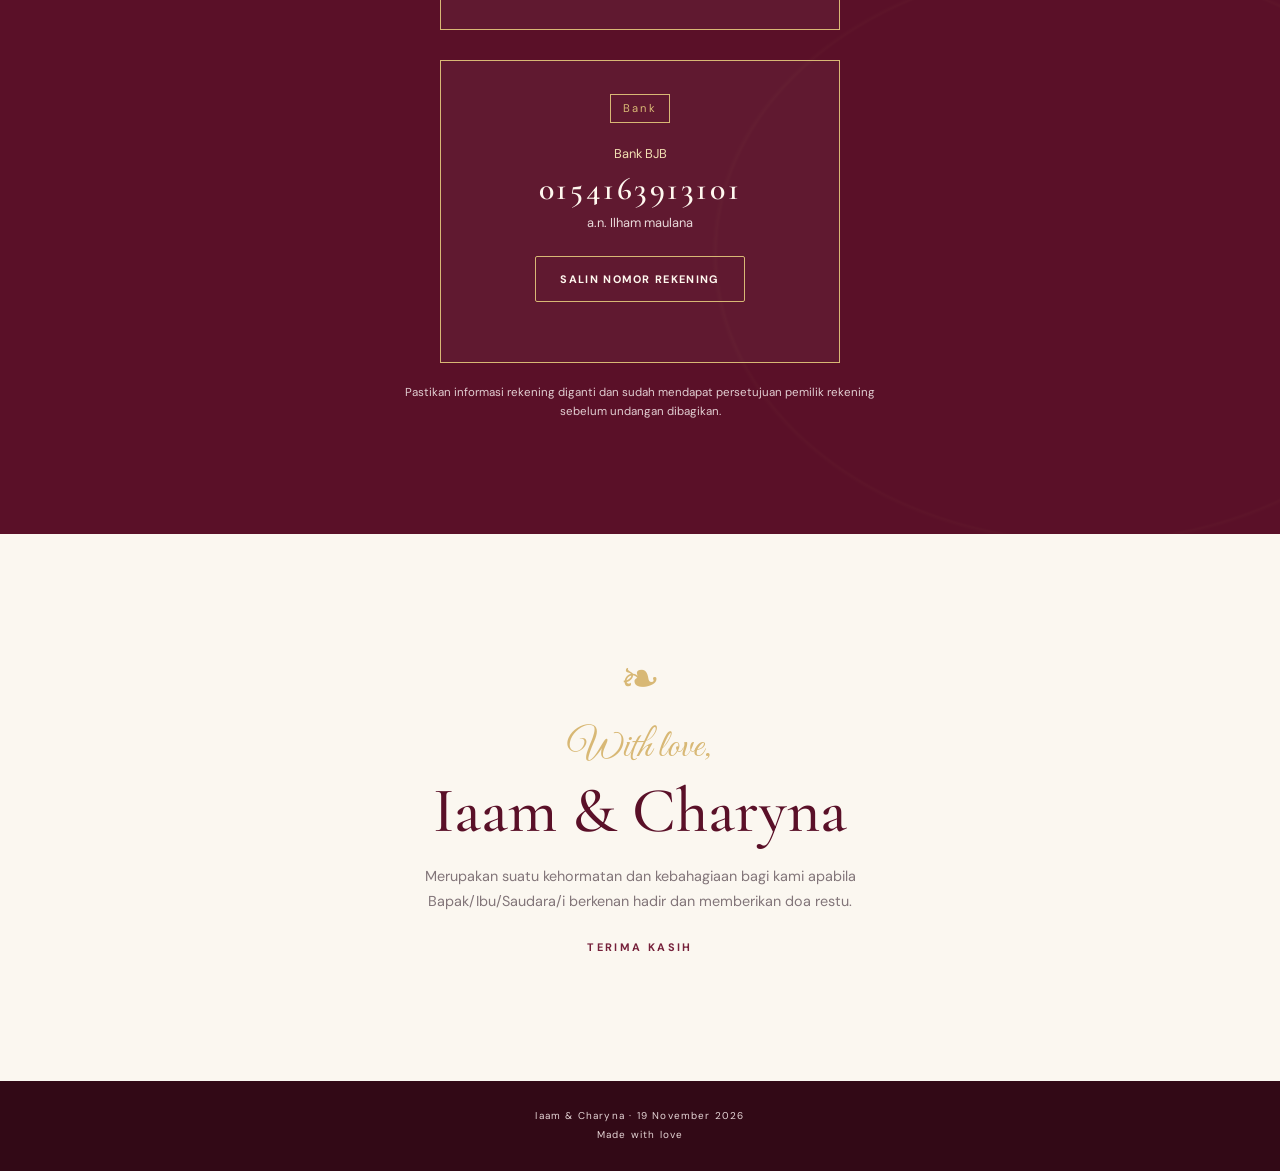
==== commit ab57876b: "Update index.html" ====
--- a/index.html
+++ b/index.html
@@ -85,12 +85,6 @@
         <article class="event-card">
           <span class="event-icon">✧</span>
           <p class="eyebrow">AKAD NIKAH</p>
-          <h3>10.00 WIB – Selesai</h3>
-          <p>Dusun Muncang Gajah RT 01 RW 05<br>Desa Cikoneng Kecamatan Ganeas Kab.Sumedang</p>
-        </article>
-        <article class="event-card">
-          <span class="event-icon">✧</span>
-          <p class="eyebrow">RESEPSI</p>
           <h3>10.00 WIB – Selesai</h3>
           <p>Dusun Muncang Gajah RT 01 RW 05<br>Desa Cikoneng Kecamatan Ganeas Kab.Sumedang</p>
         </article>
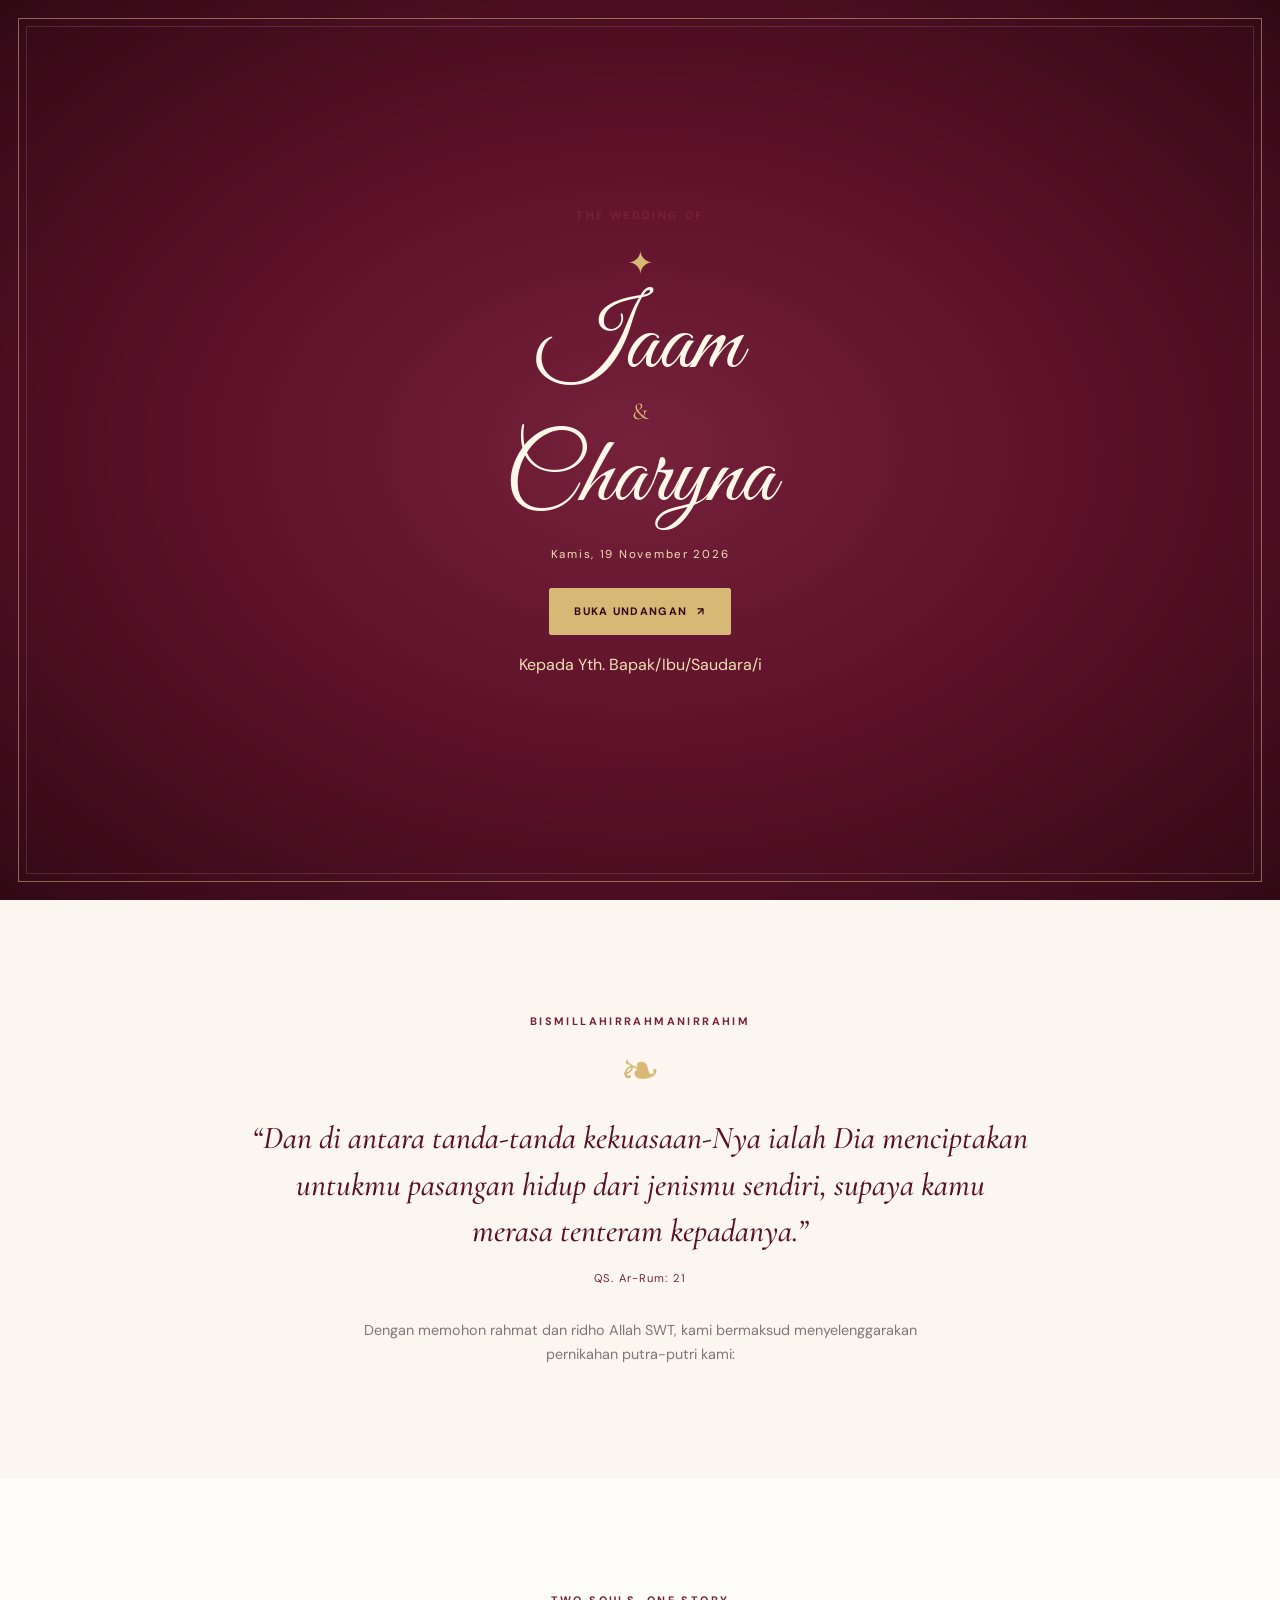
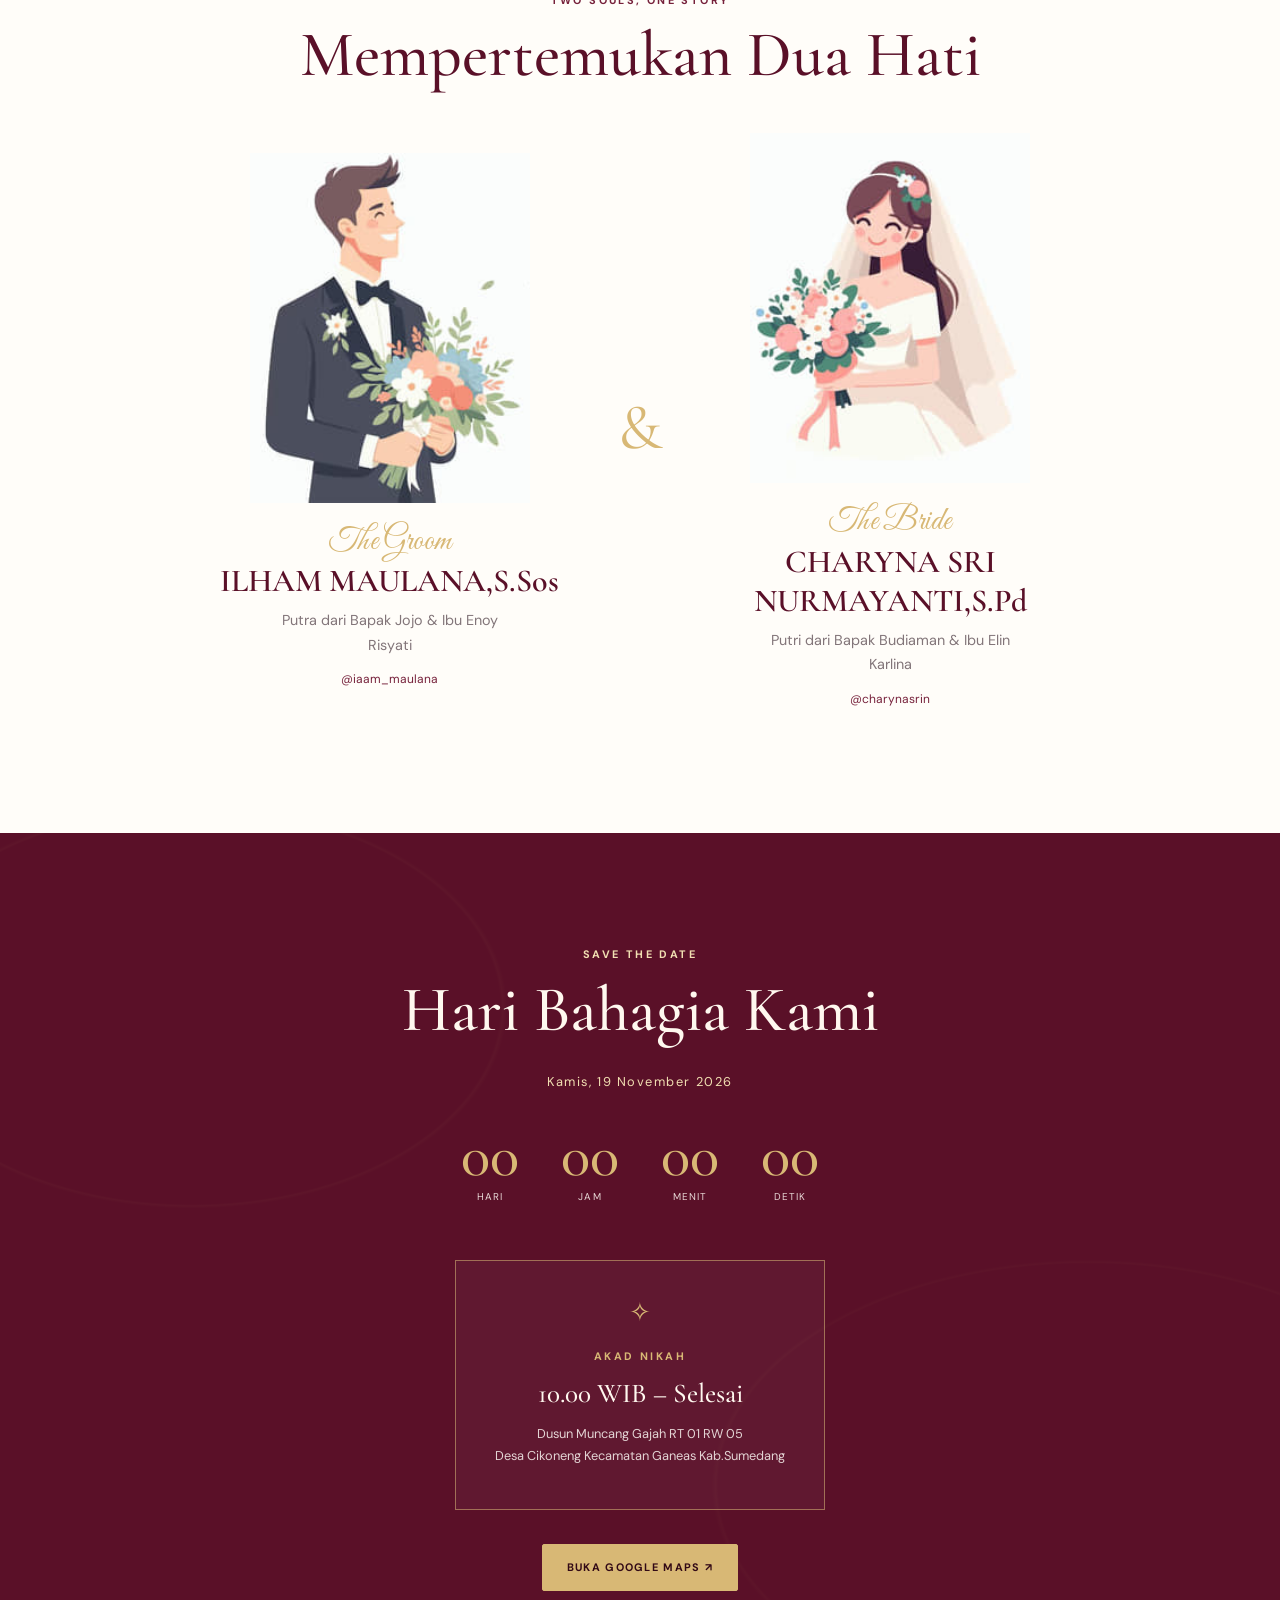
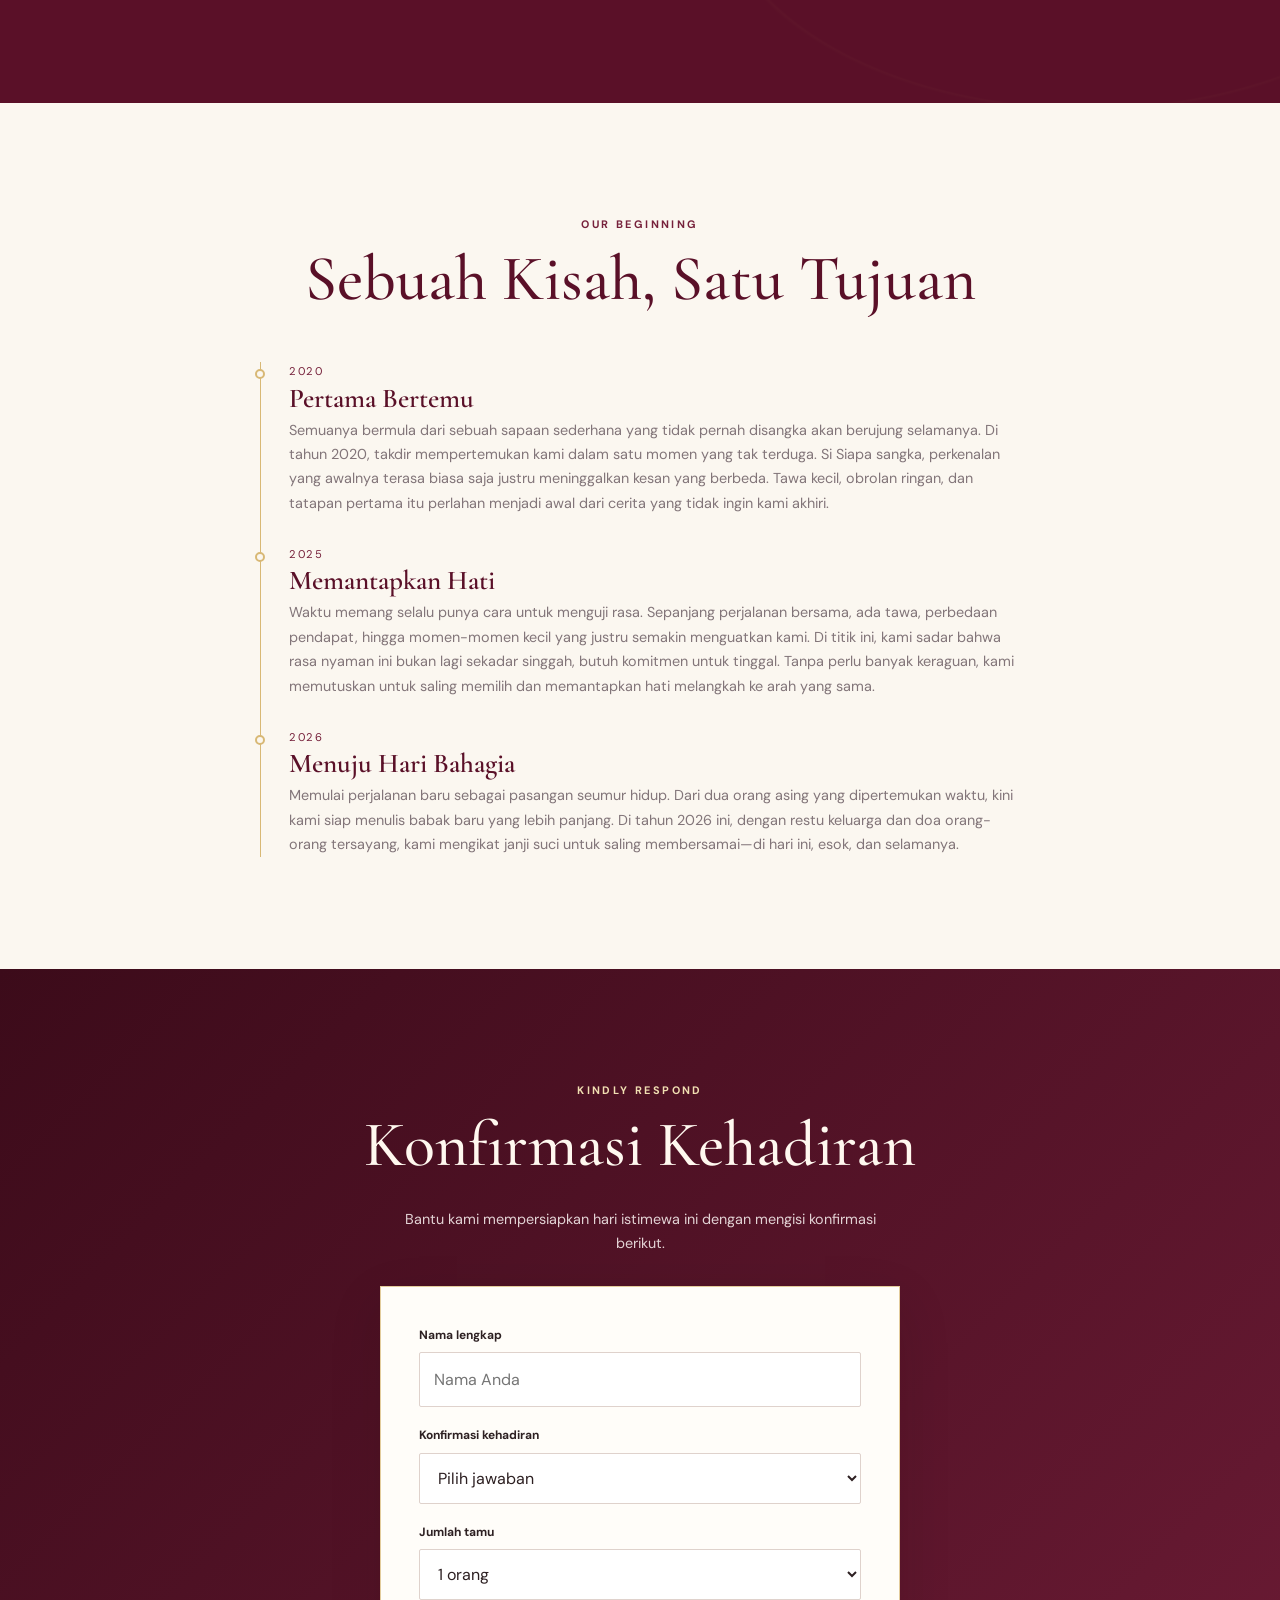
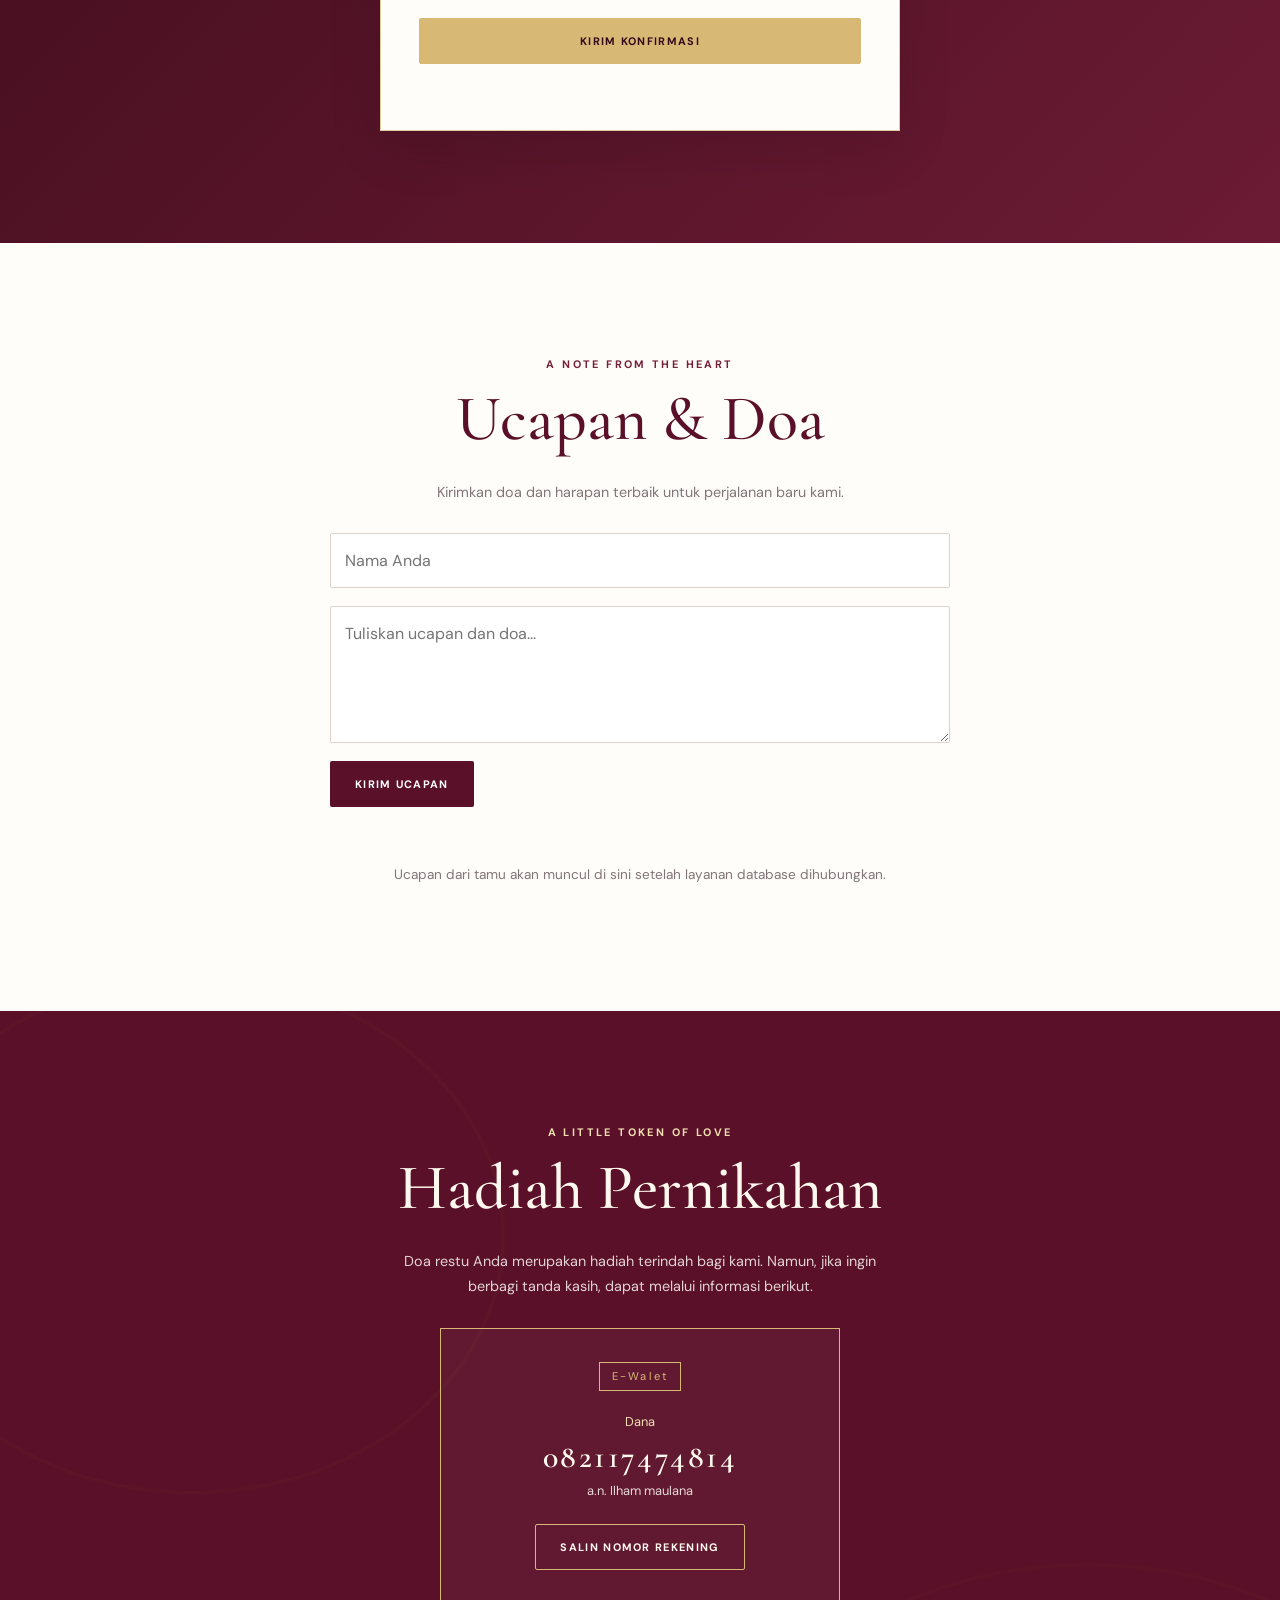
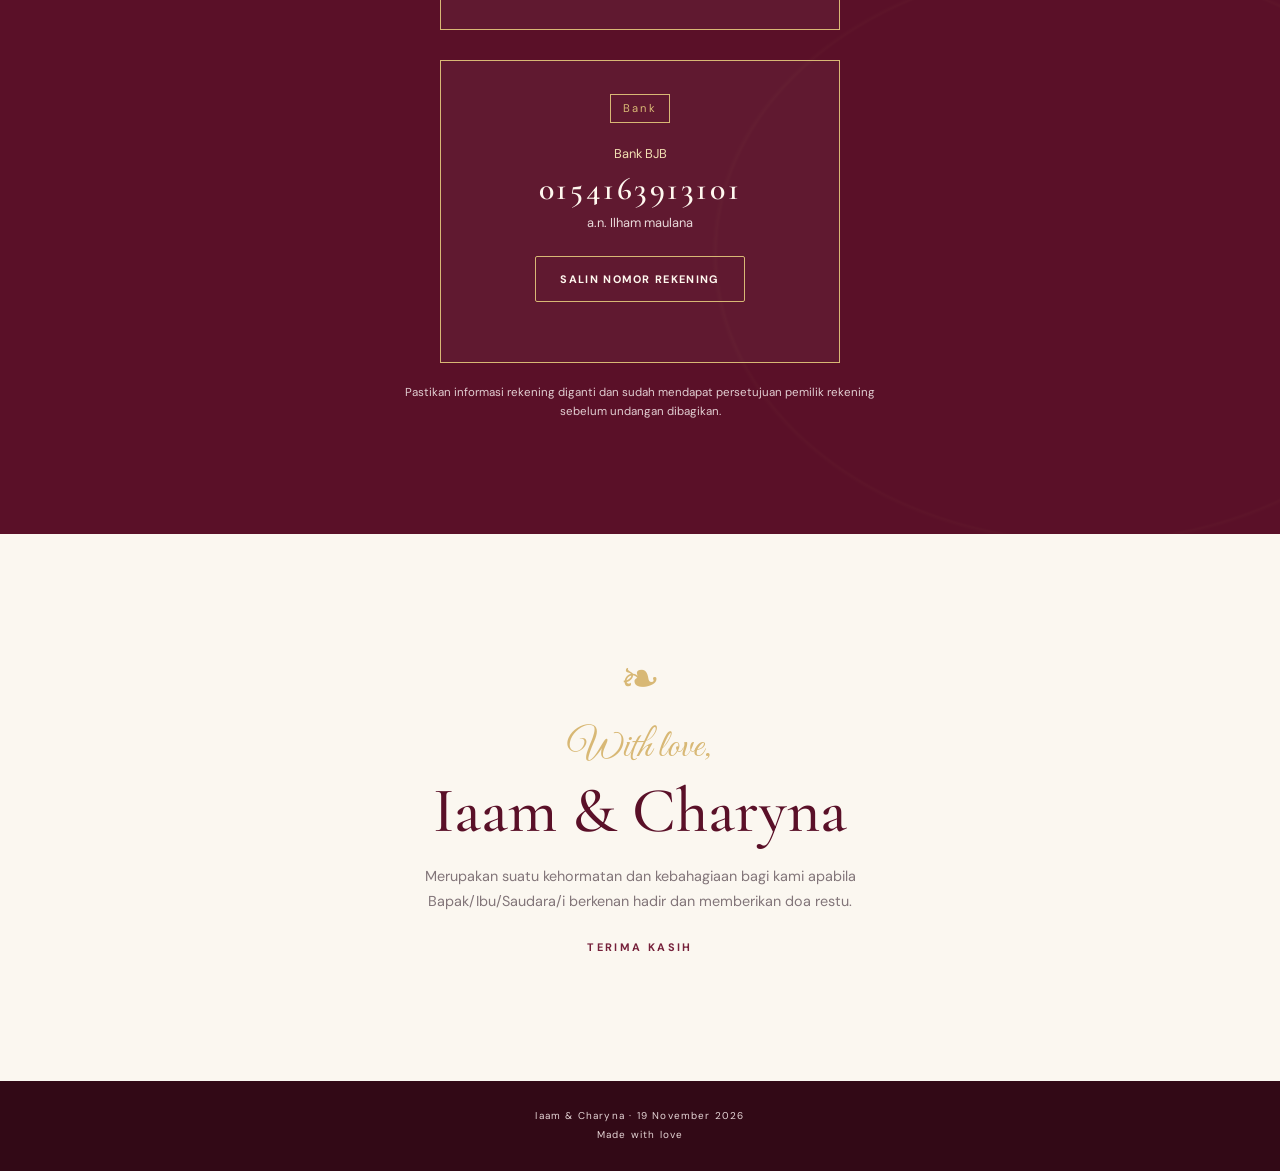
==== commit dec9b62e: "Update index.html" ====
--- a/index.html
+++ b/index.html
@@ -19,7 +19,10 @@
       <h1><span>Iaam</span><i>&amp;</i><span>Charyna</span></h1>
       <p class="intro-date">Kamis, 19 November 2026</p>
       <button class="button button-gold" id="openInvitation">Buka Undangan <span aria-hidden="true">↗</span></button>
-      <p class="small-note">Kepada Yth. Bapak/Ibu/Saudara/i</p>
+      <p>
+  Kepada Yth.
+  <span id="namaTamu">Bapak/Ibu/Saudara/i</span>
+</p>
     </div>
   </div>
 
--- a/style.css
+++ b/style.css
@@ -141,3 +141,18 @@
 @media (prefers-reduced-motion: reduce) {
   *, *::before, *::after { scroll-behavior: auto !important; animation-duration: .01ms !important; transition-duration: .01ms !important; }
 }
+/* Memusatkan kartu akad nikah */
+.event-grid {
+  display: flex;
+  justify-content: center;
+  align-items: center;
+  width: 100%;
+}
+
+.event-card {
+  width: 100%;
+  max-width: 370px;
+  margin-left: auto;
+  margin-right: auto;
+  text-align: center;
+}
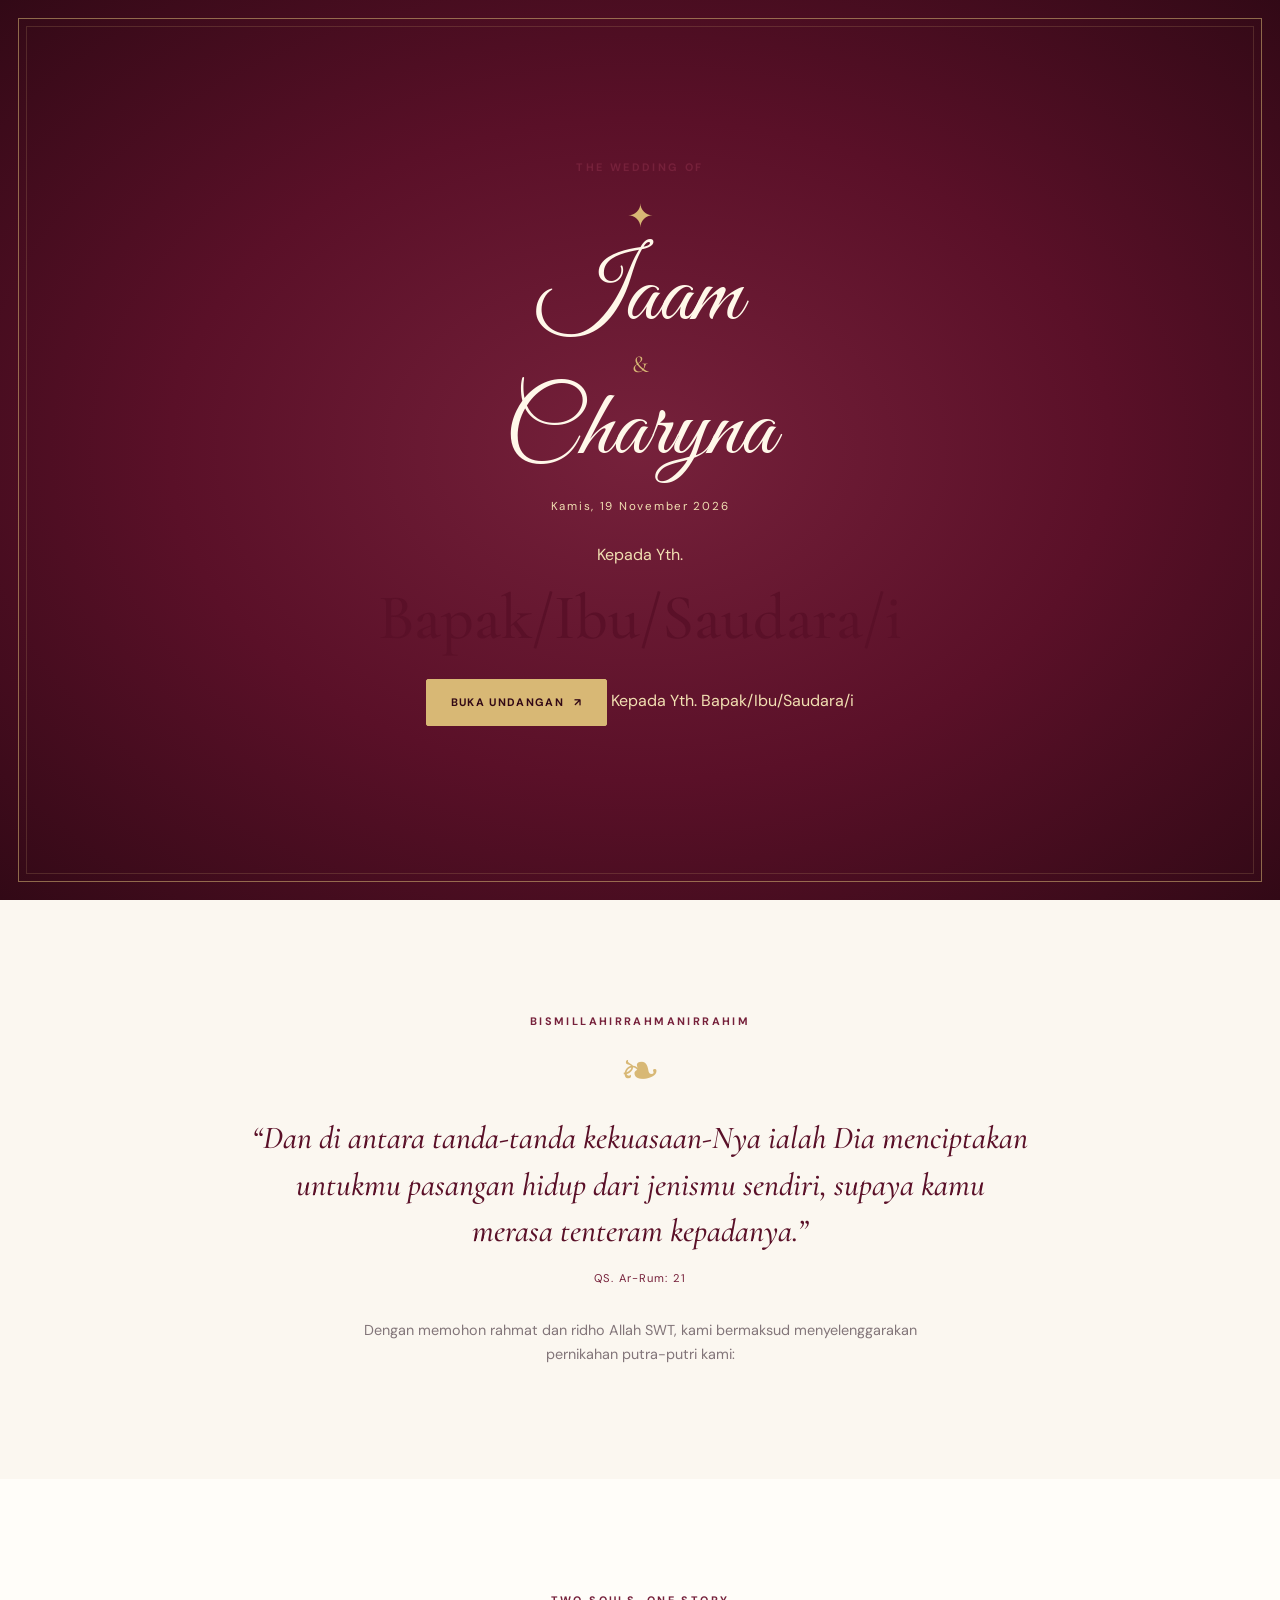
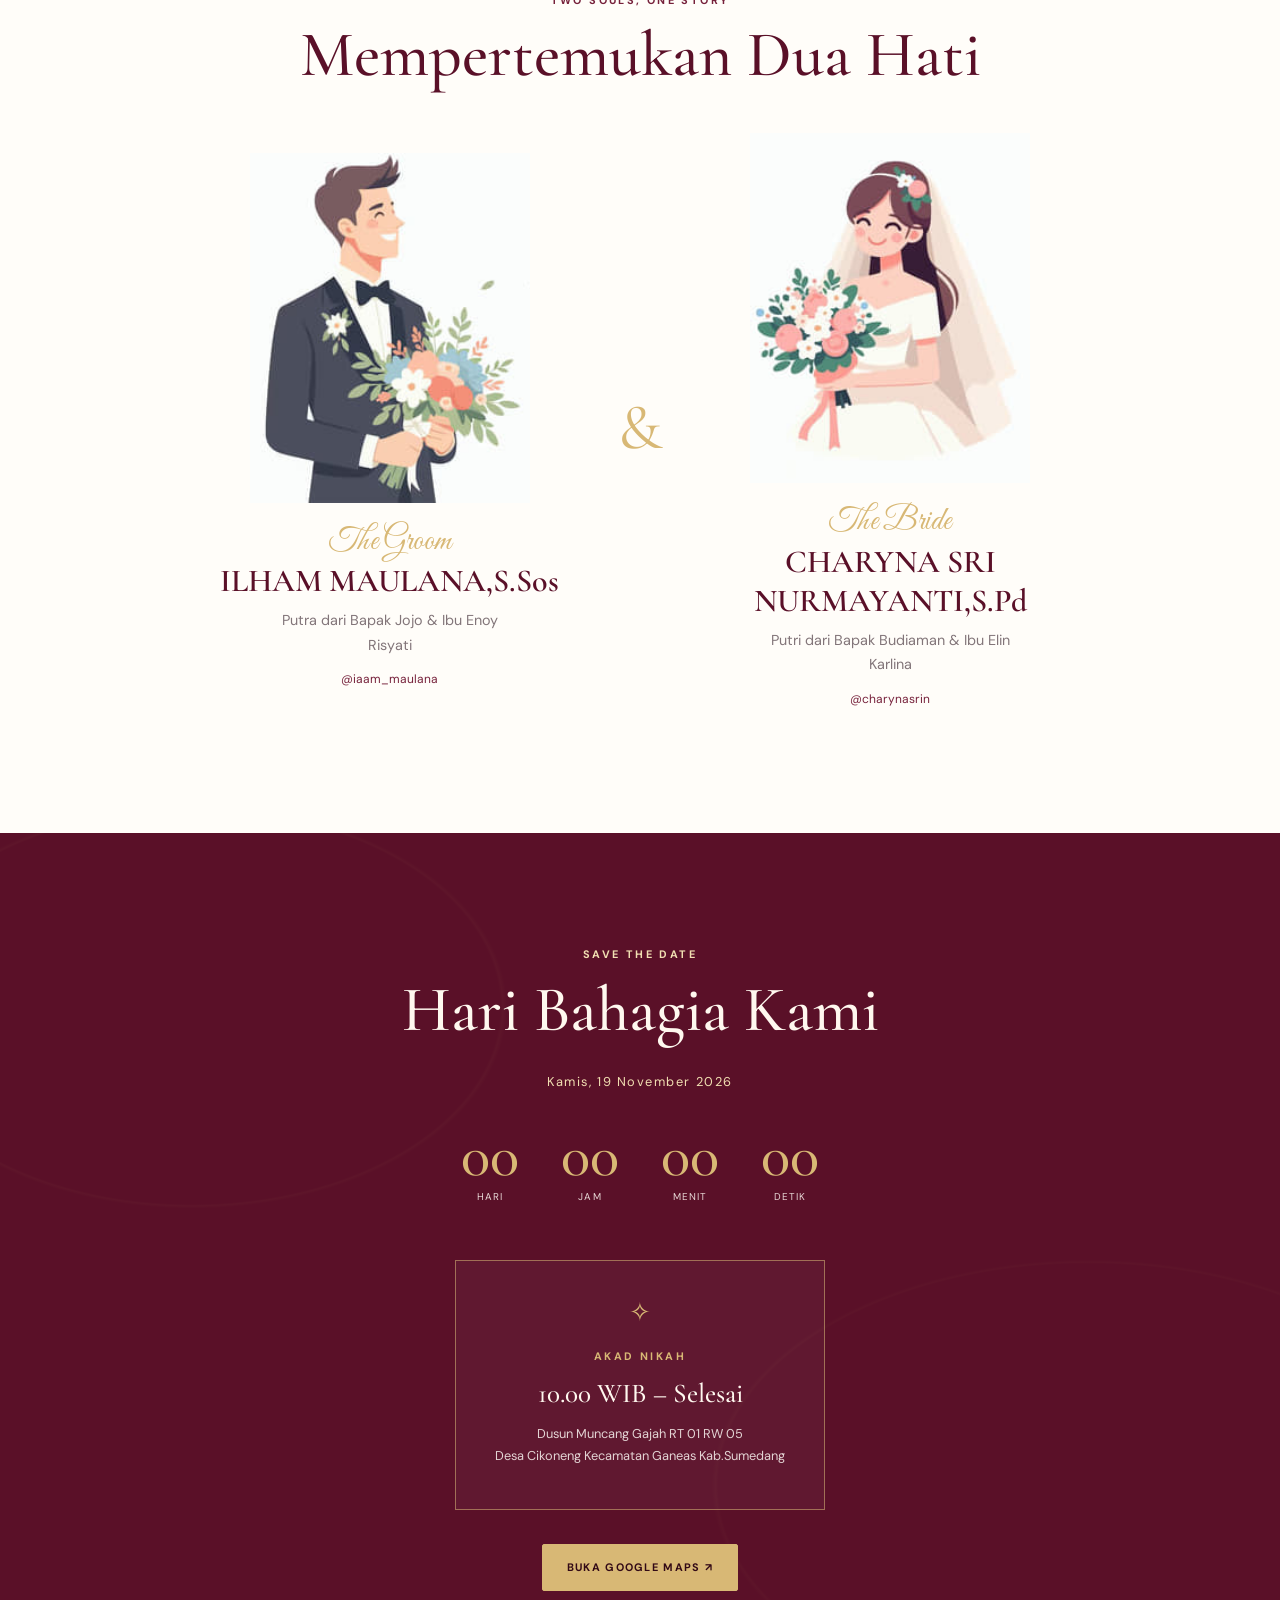
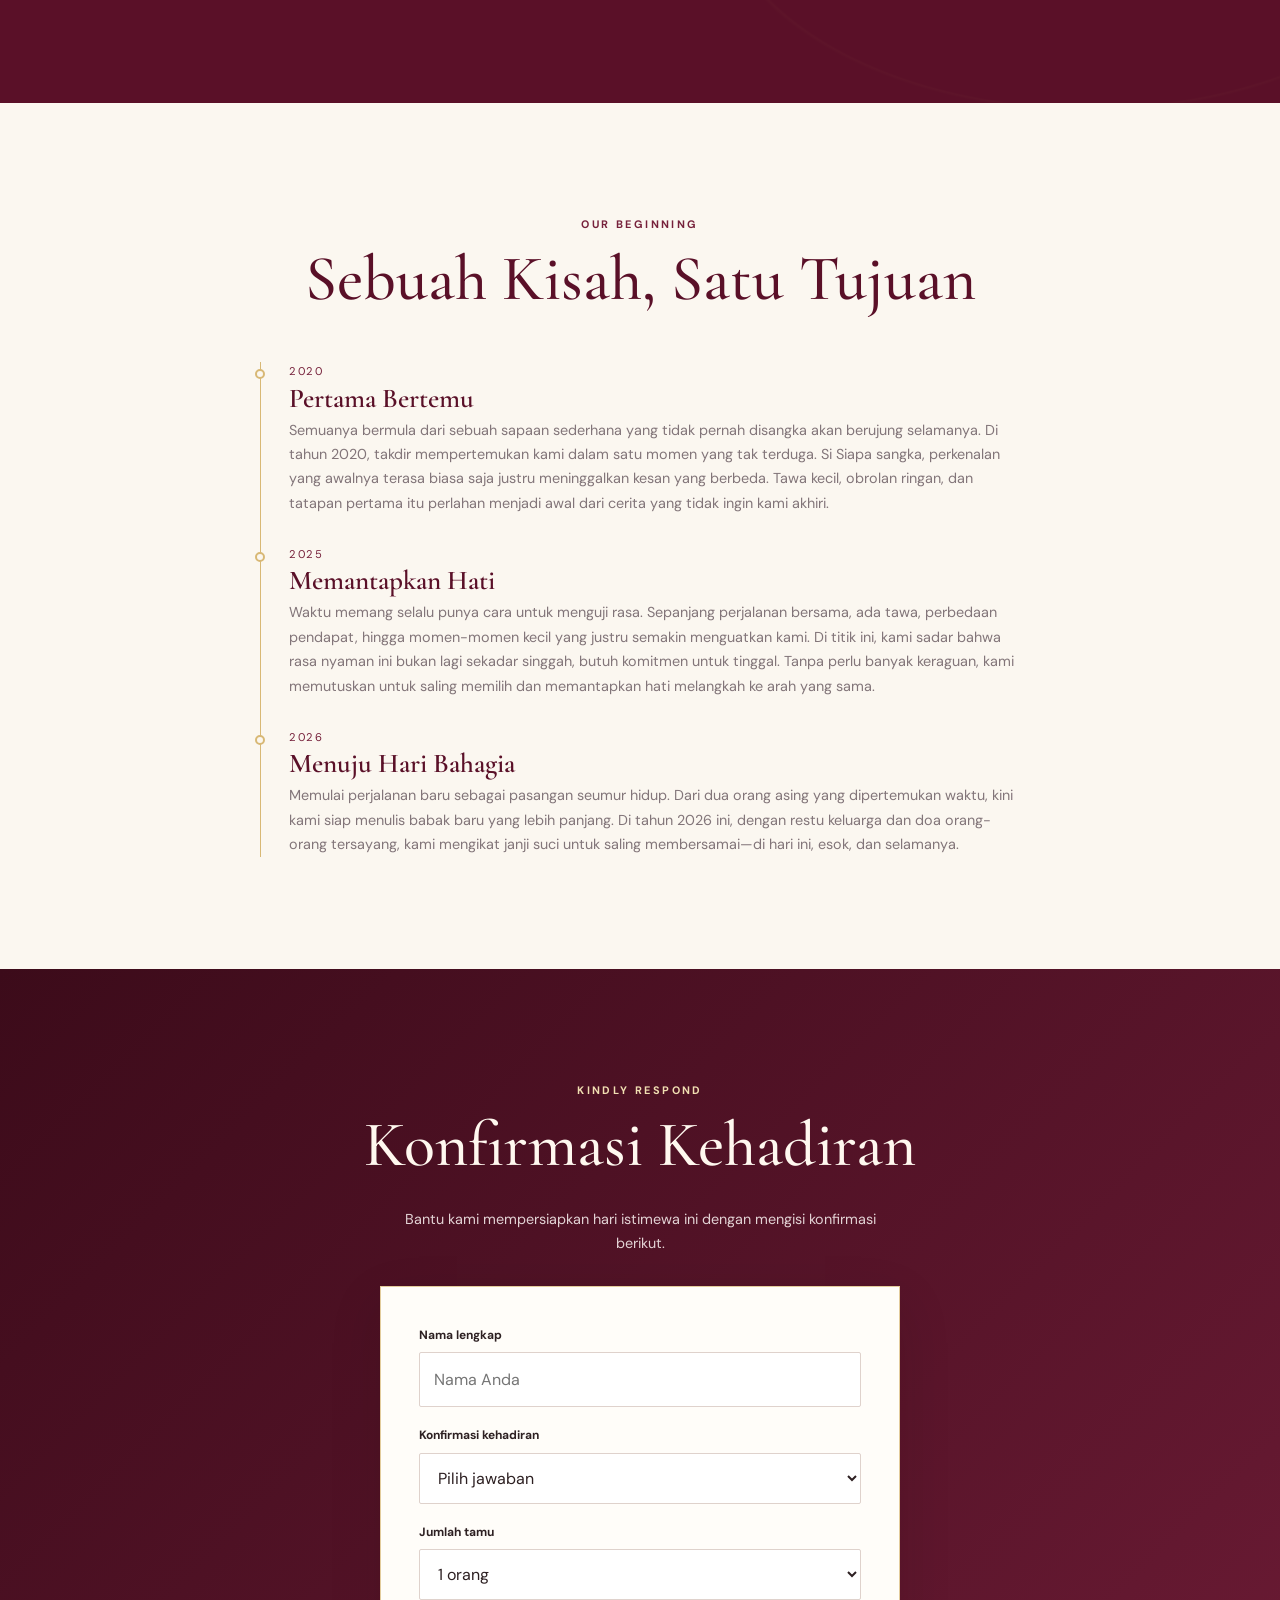
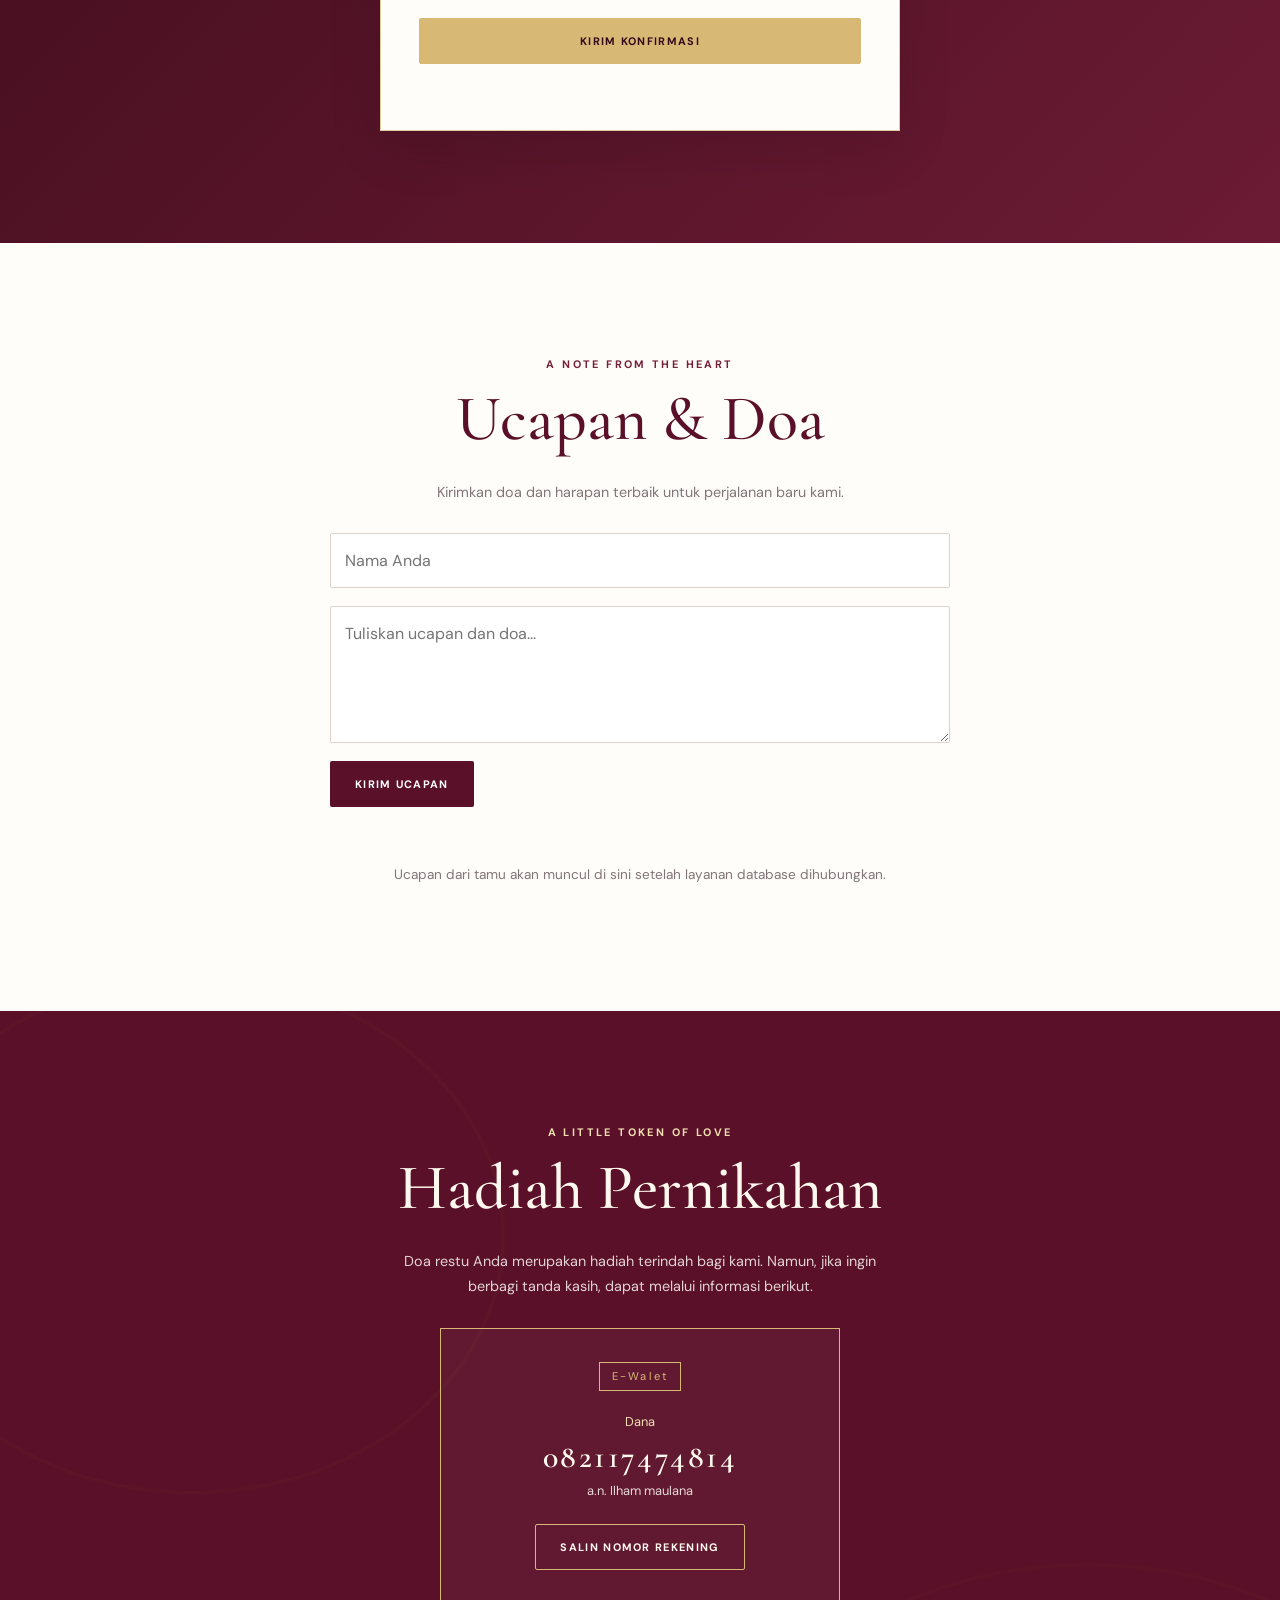
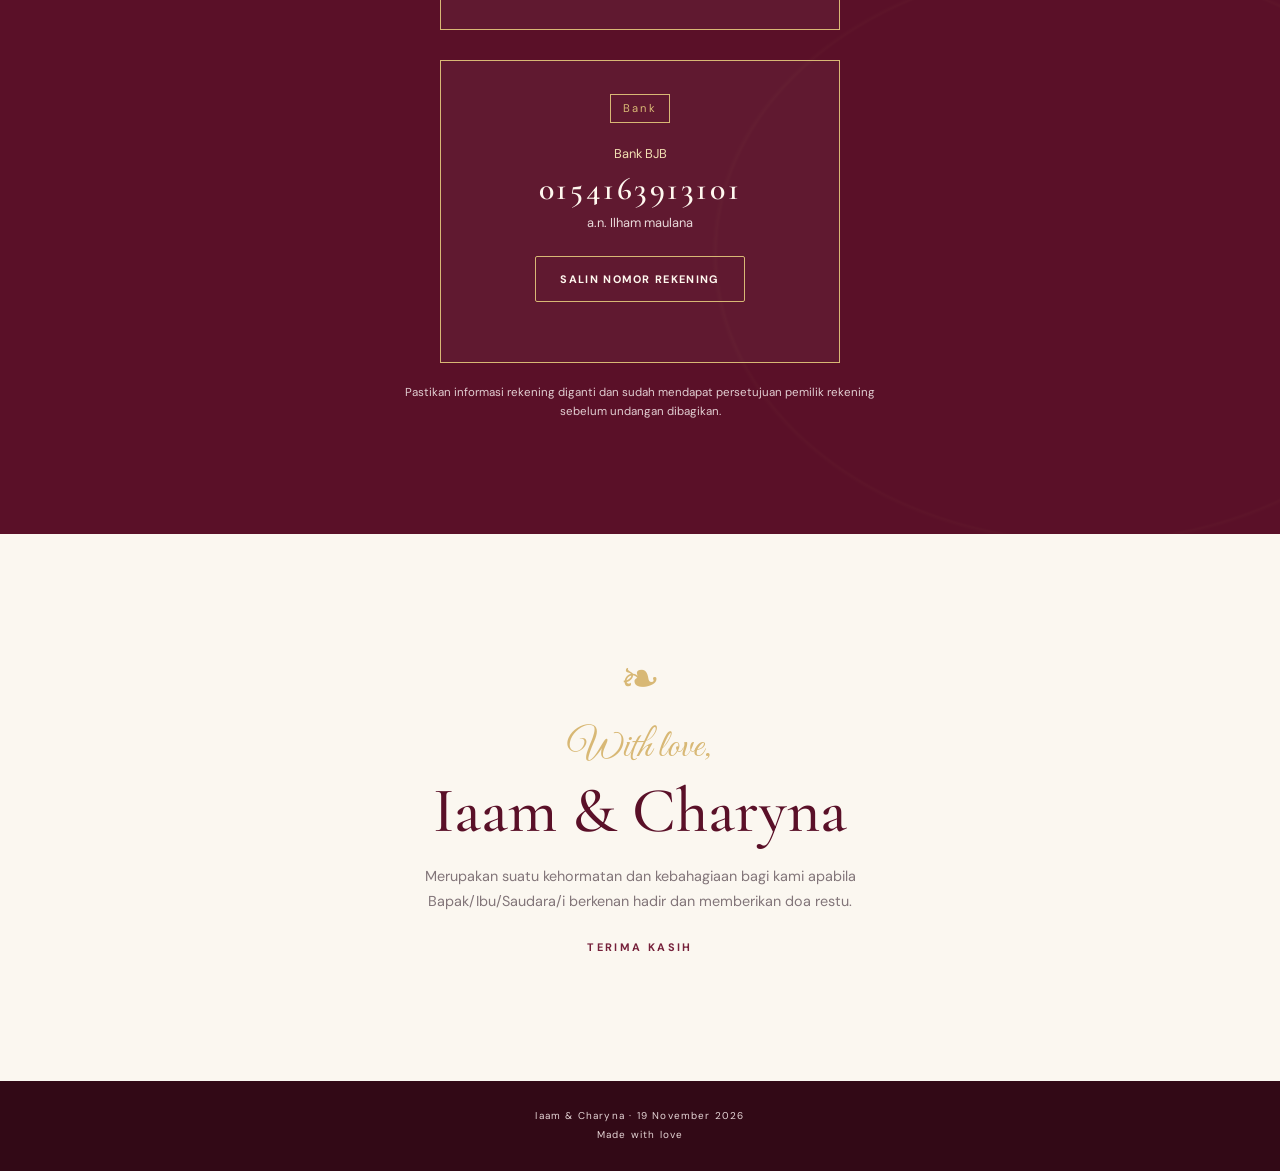
==== commit 0e505c9c: "Update index.html" ====
--- a/index.html
+++ b/index.html
@@ -18,8 +18,14 @@
       <div class="intro-flourish" aria-hidden="true">✦</div>
       <h1><span>Iaam</span><i>&amp;</i><span>Charyna</span></h1>
       <p class="intro-date">Kamis, 19 November 2026</p>
-      <button class="button button-gold" id="openInvitation">Buka Undangan <span aria-hidden="true">↗</span></button>
-      <p>
+      <div class="guest-recipient">
+      <p>Kepada Yth.</p>
+  <h2 id="namaTamu">Bapak/Ibu/Saudara/i</h2>
+</div>
+
+<button class="button button-gold" id="openInvitation">
+  Buka Undangan <span aria-hidden="true">↗</span>
+</button>
   Kepada Yth.
   <span id="namaTamu">Bapak/Ibu/Saudara/i</span>
 </p>
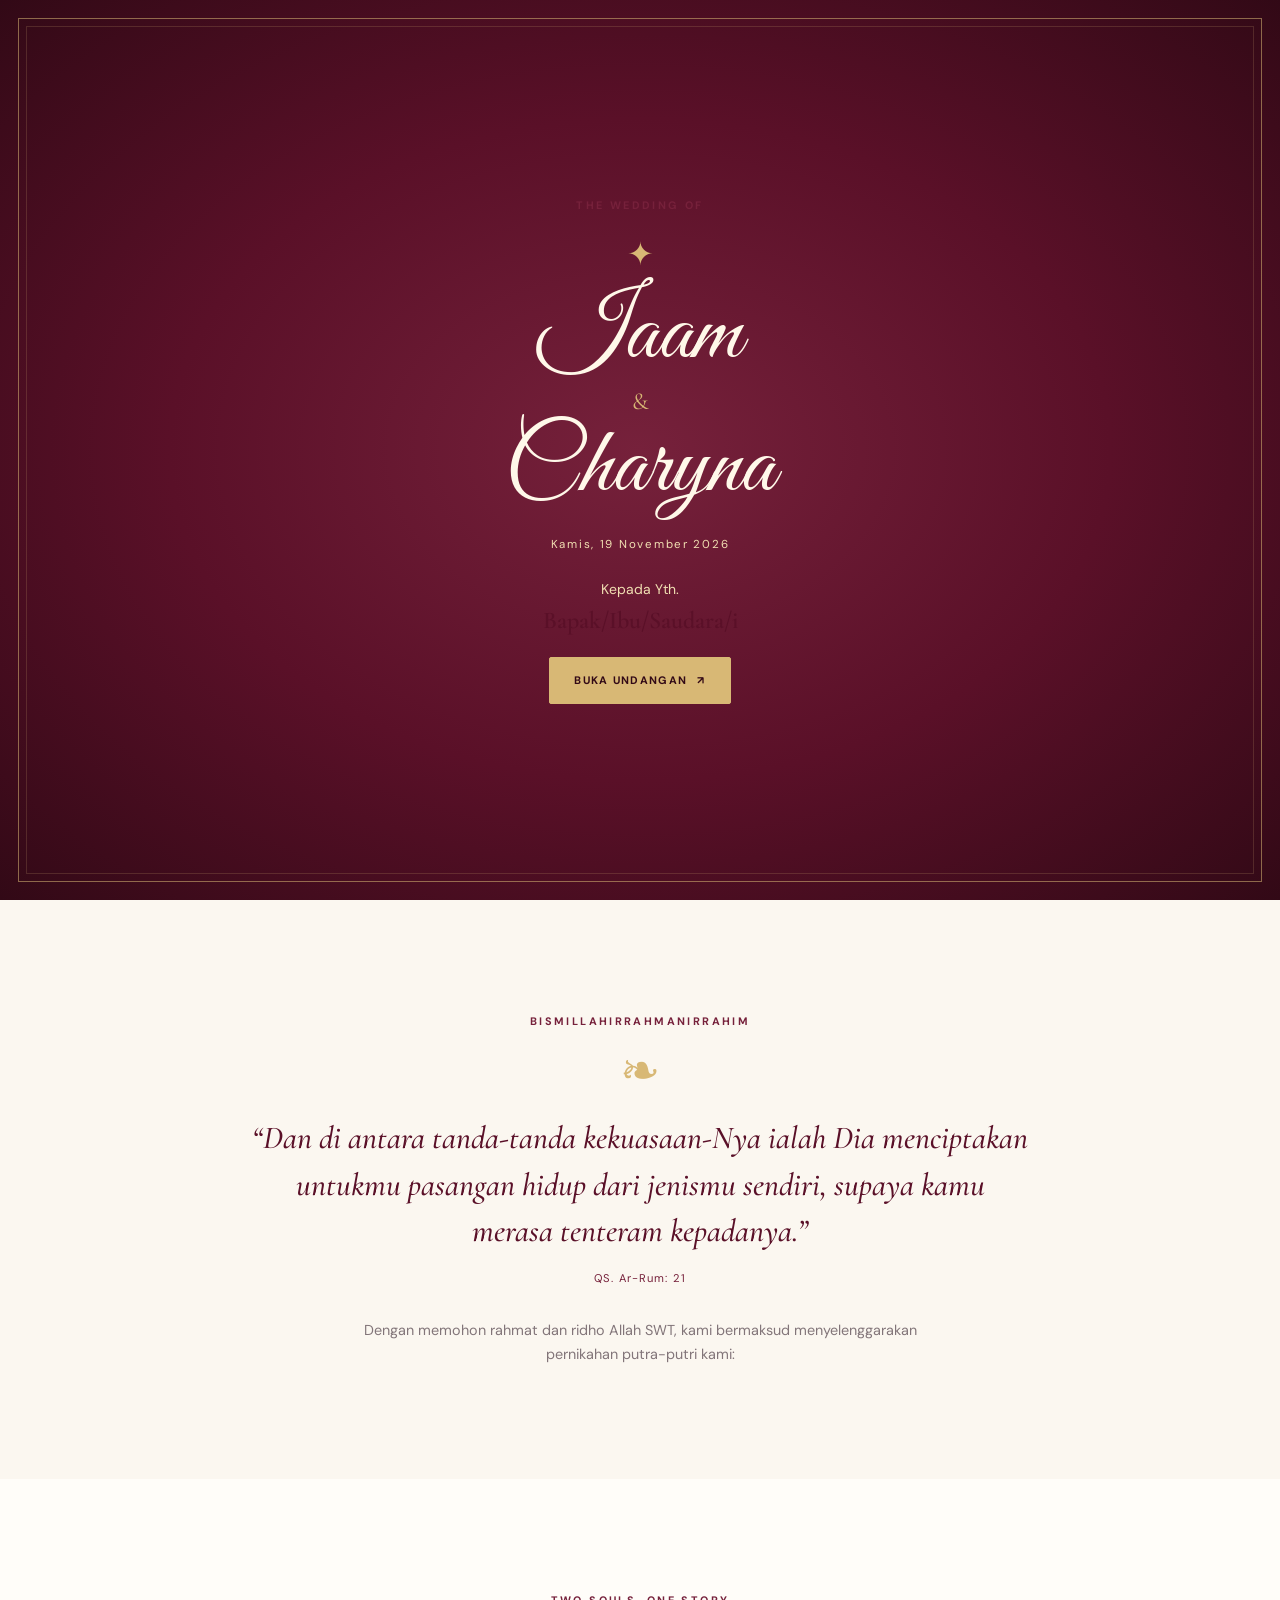
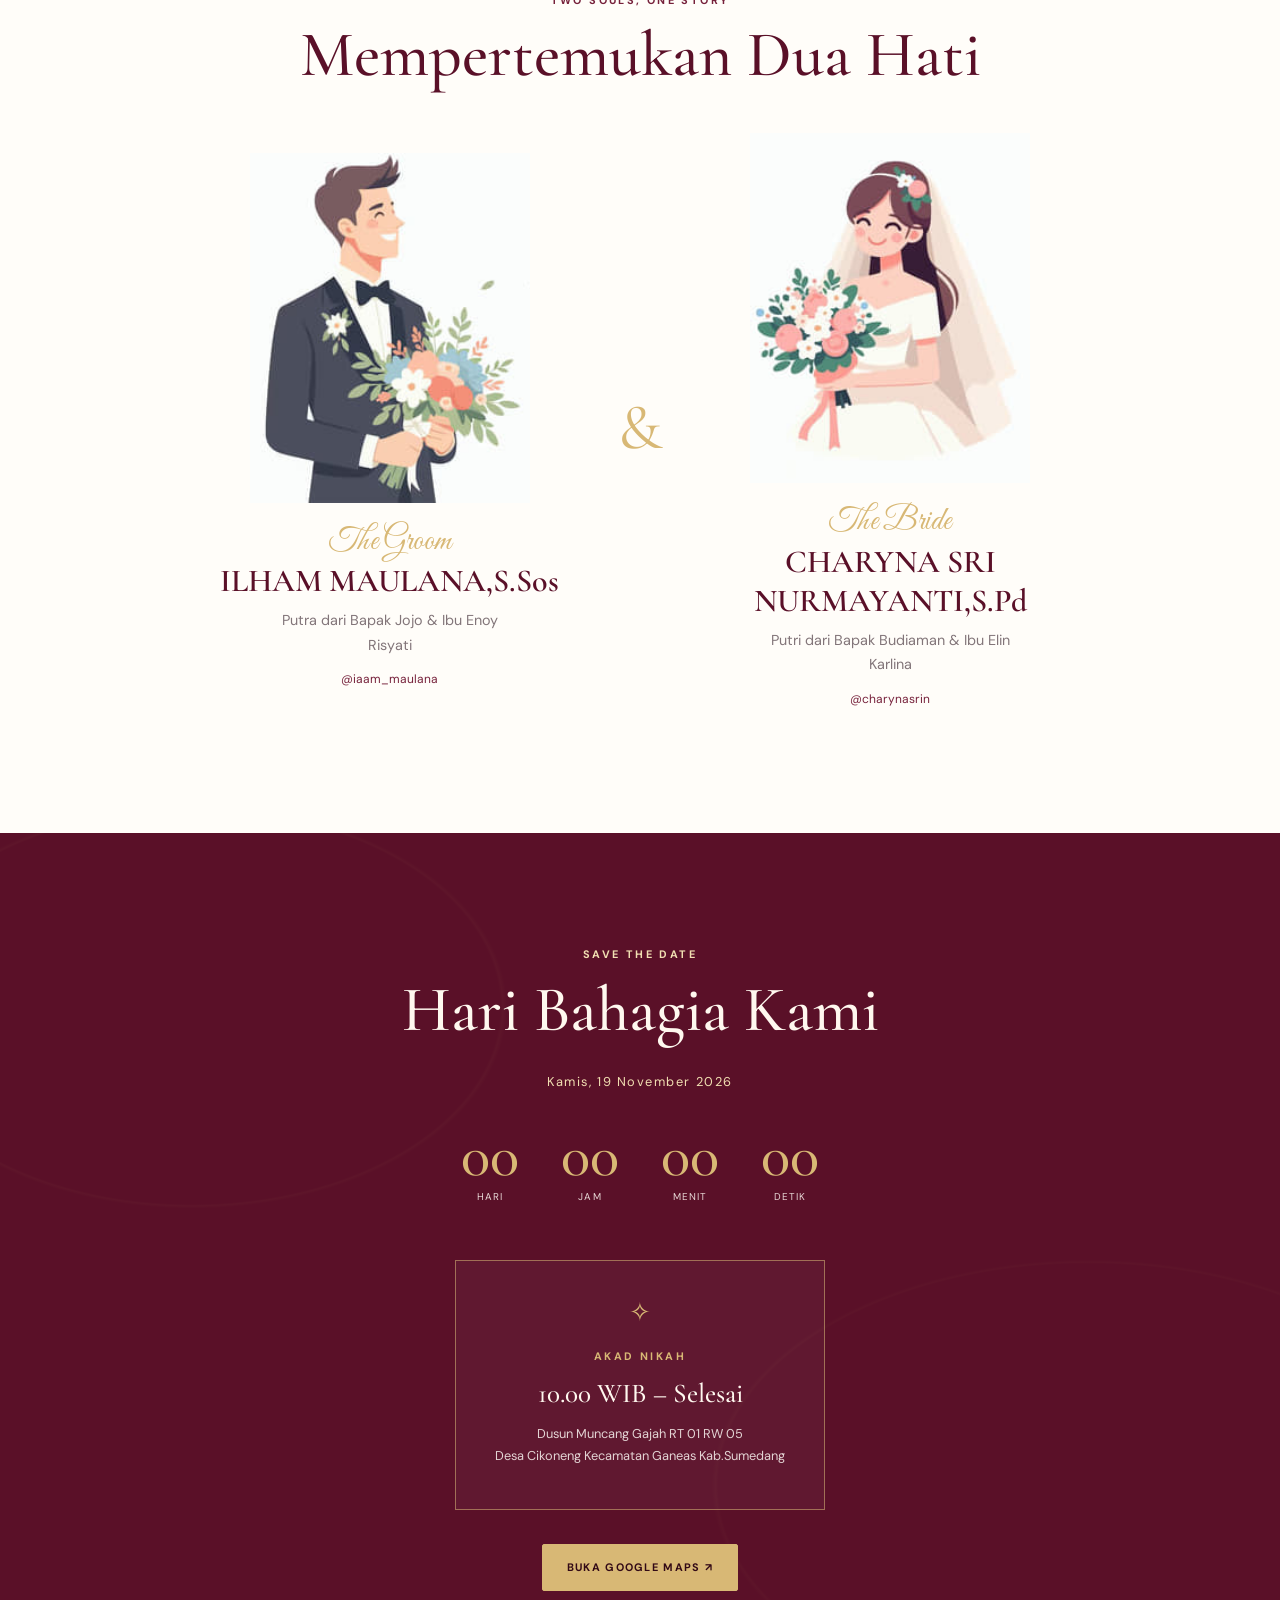
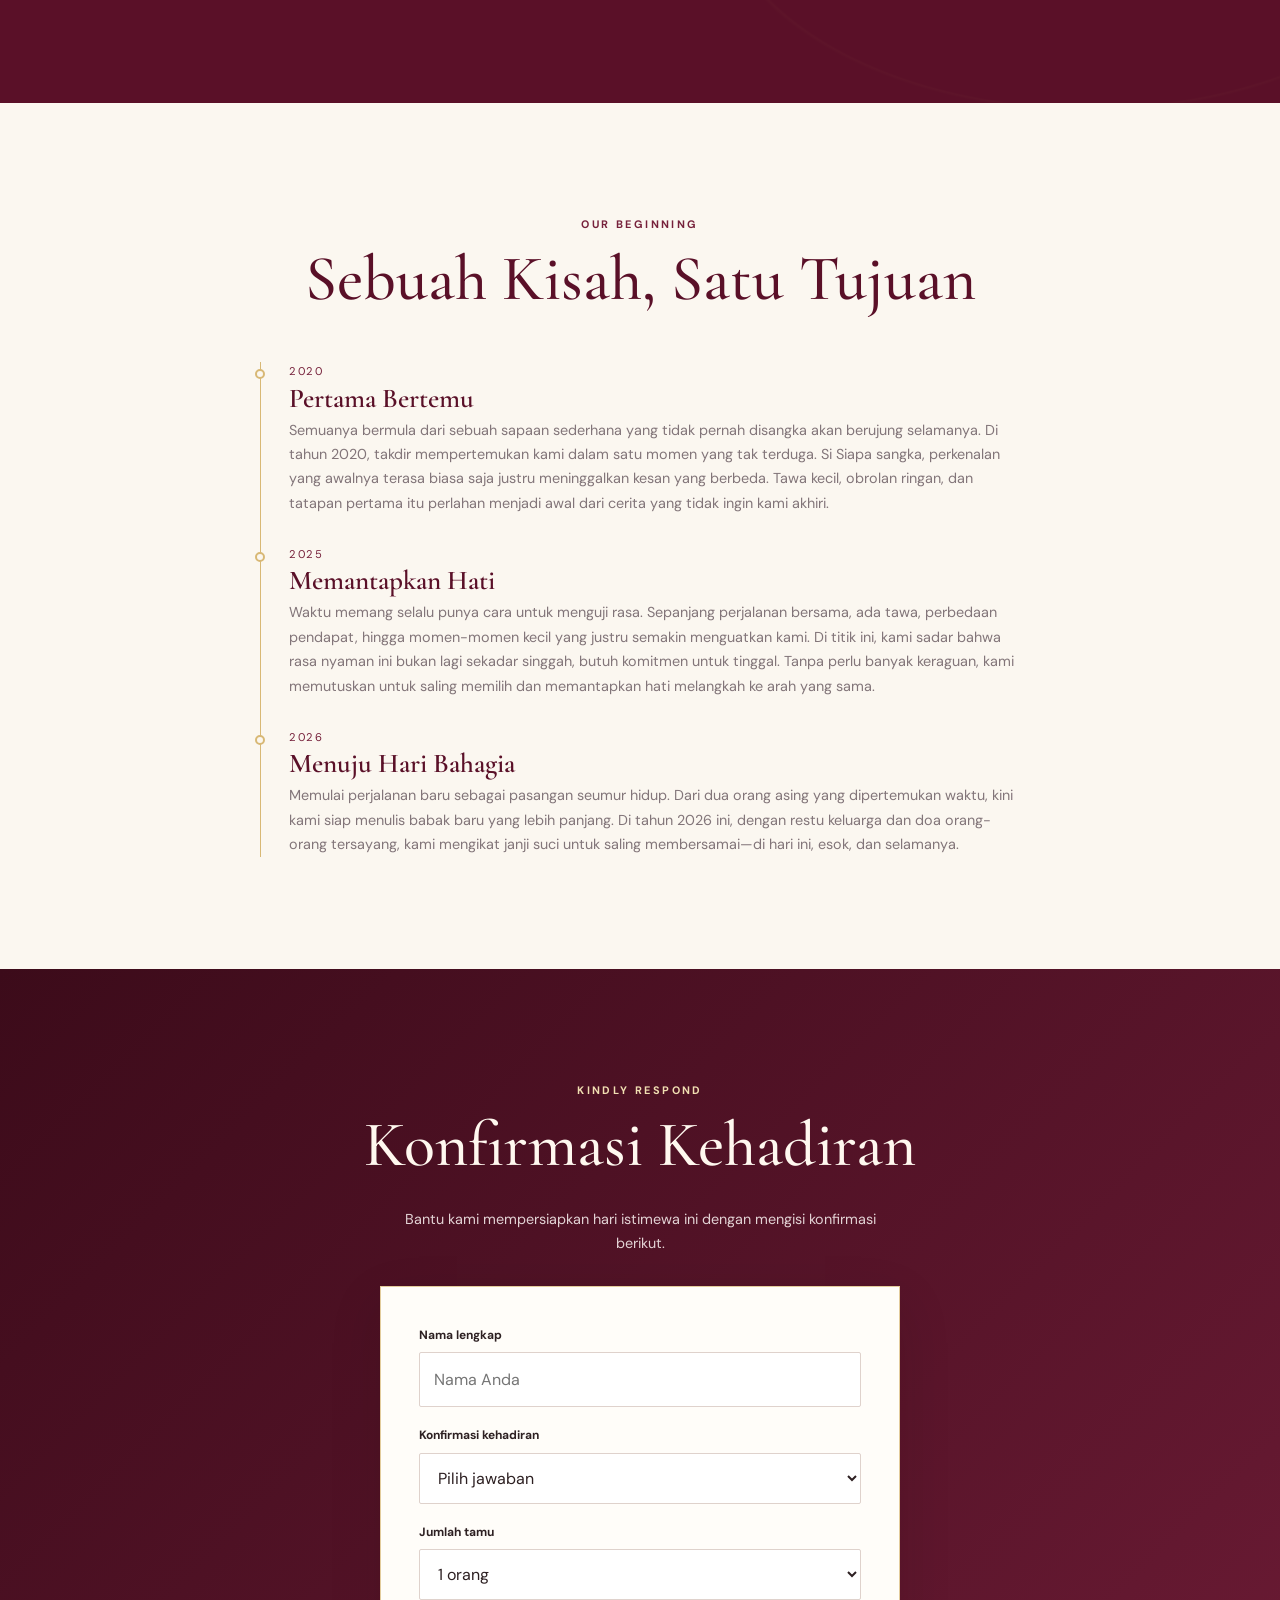
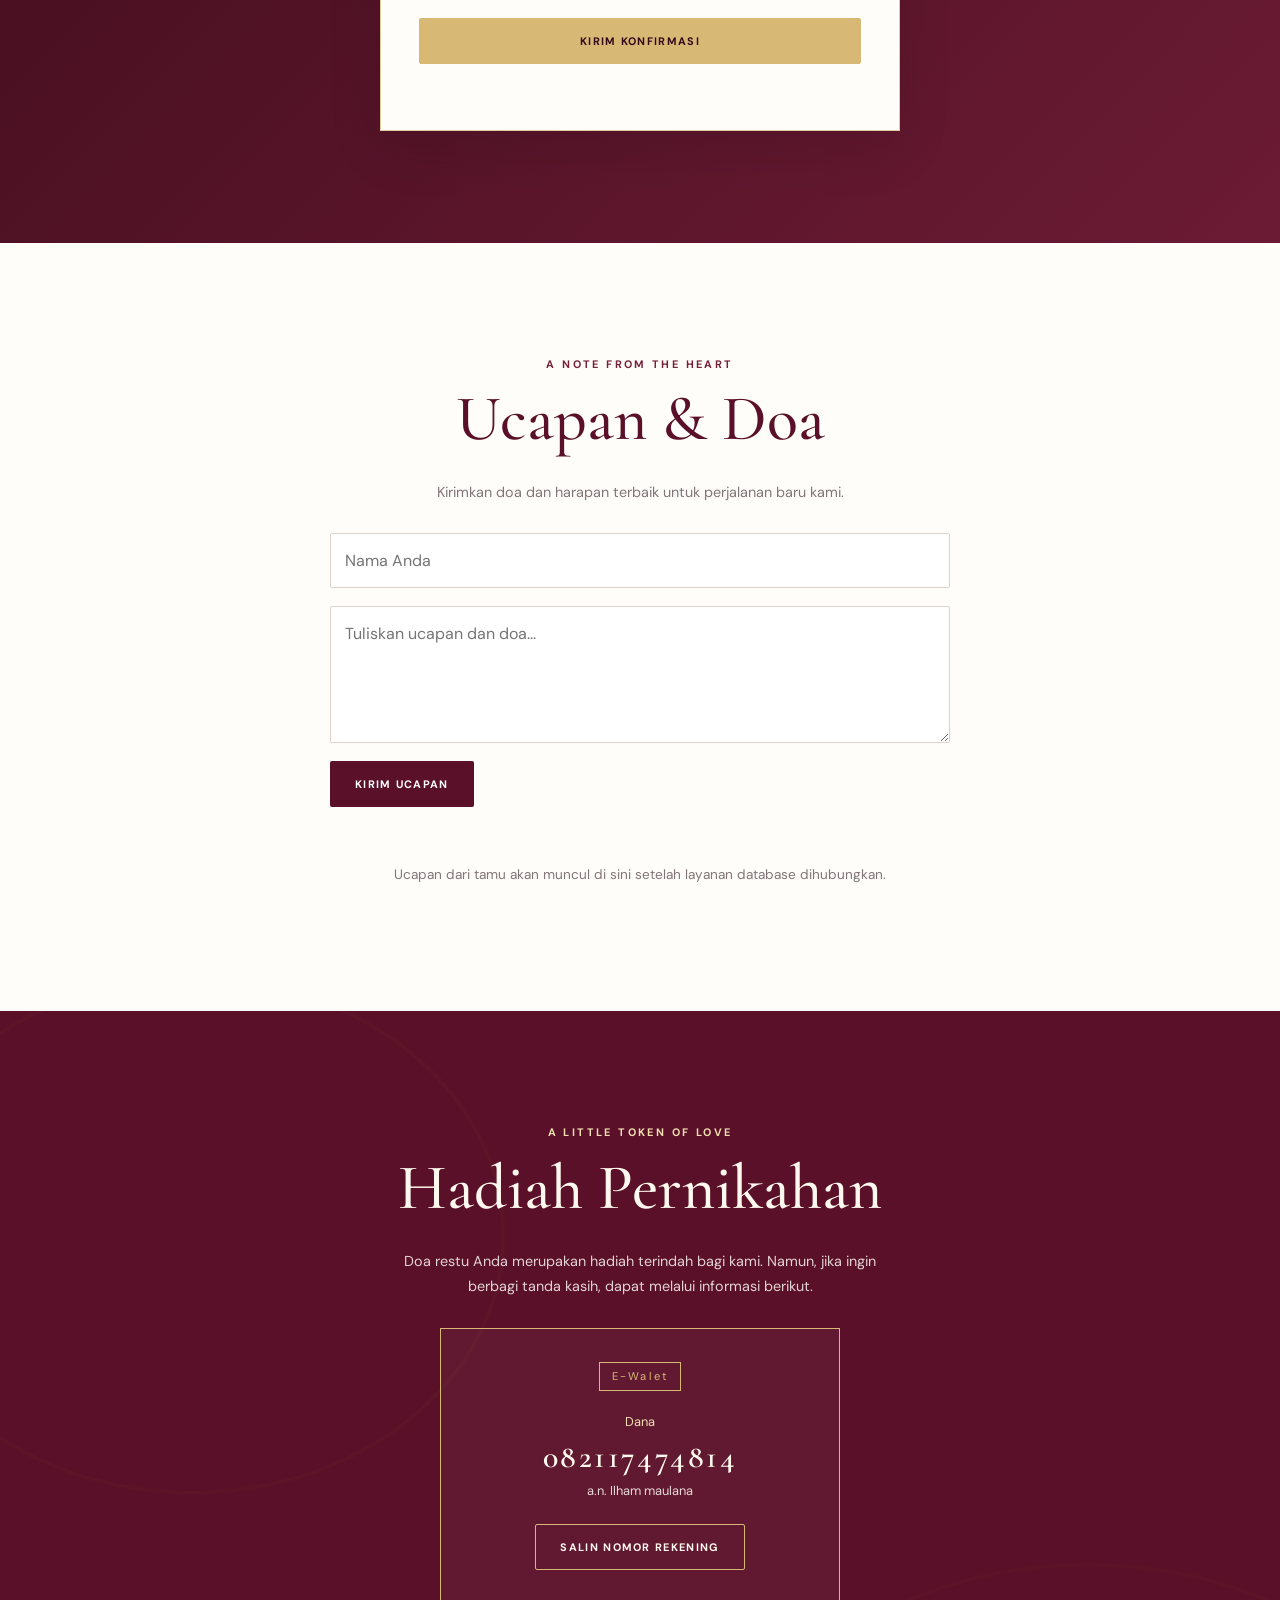
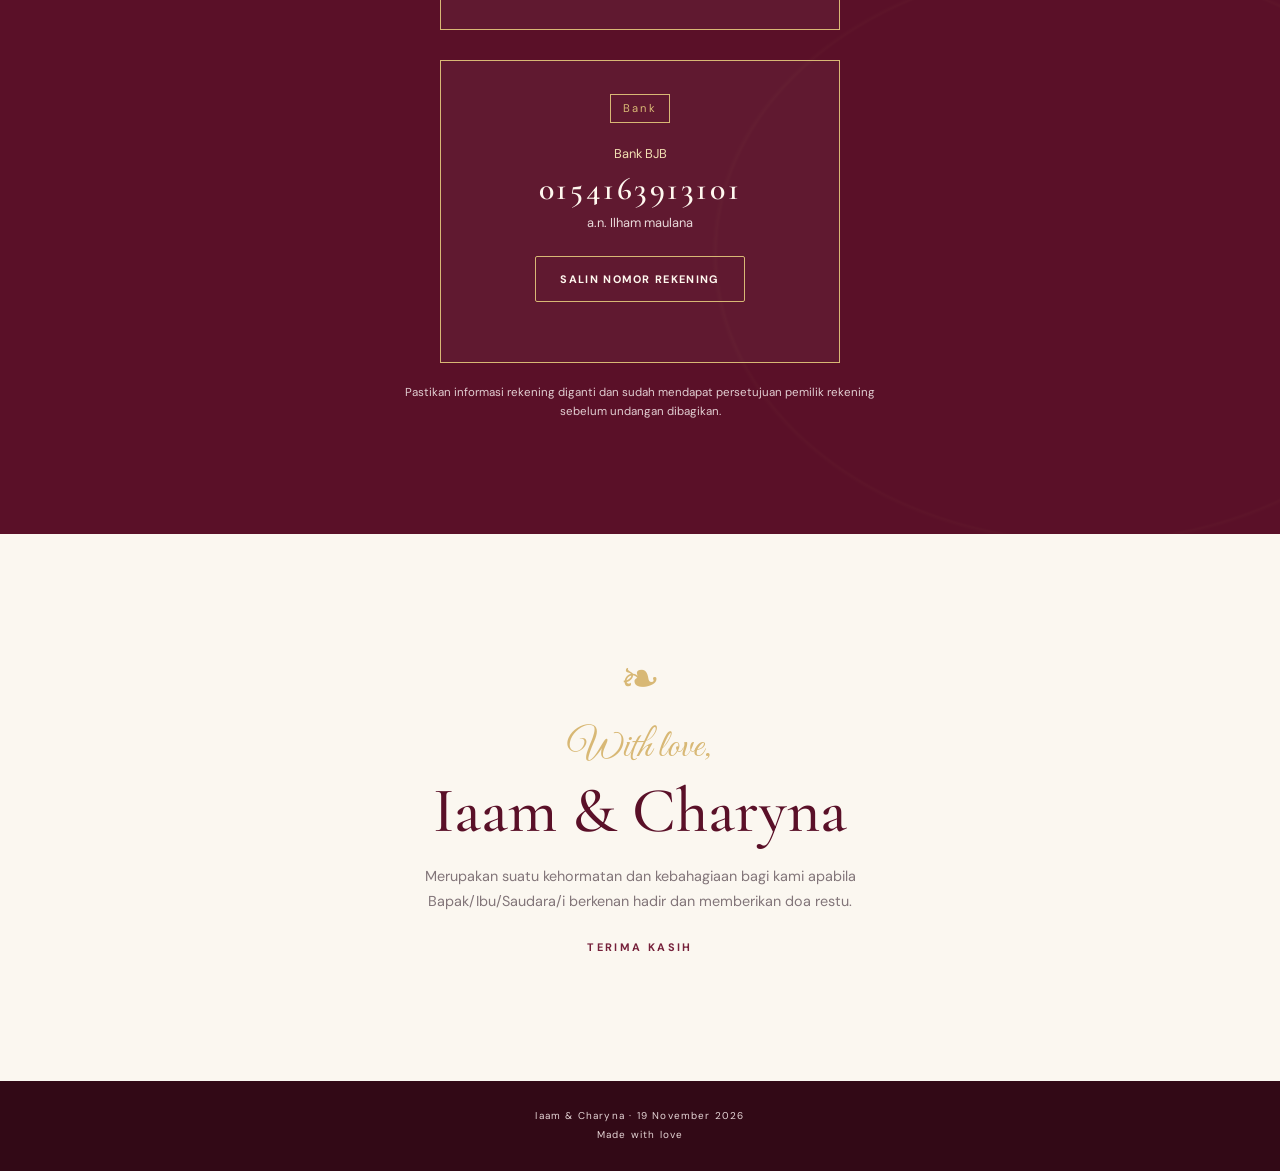
==== commit 76fdb26b: "Update index.html" ====
--- a/index.html
+++ b/index.html
@@ -26,9 +26,6 @@
 <button class="button button-gold" id="openInvitation">
   Buka Undangan <span aria-hidden="true">↗</span>
 </button>
-  Kepada Yth.
-  <span id="namaTamu">Bapak/Ibu/Saudara/i</span>
-</p>
     </div>
   </div>
 
--- a/style.css
+++ b/style.css
@@ -156,3 +156,20 @@
   margin-right: auto;
   text-align: center;
 }
+
+.guest-recipient {
+  margin: 24px 0;
+  text-align: center;
+}
+
+.guest-recipient p {
+  margin-bottom: 6px;
+  font-size: 14px;
+}
+
+.guest-recipient h2 {
+  margin: 0;
+  font-size: 24px;
+  font-weight: 600;
+  overflow-wrap: anywhere;
+}
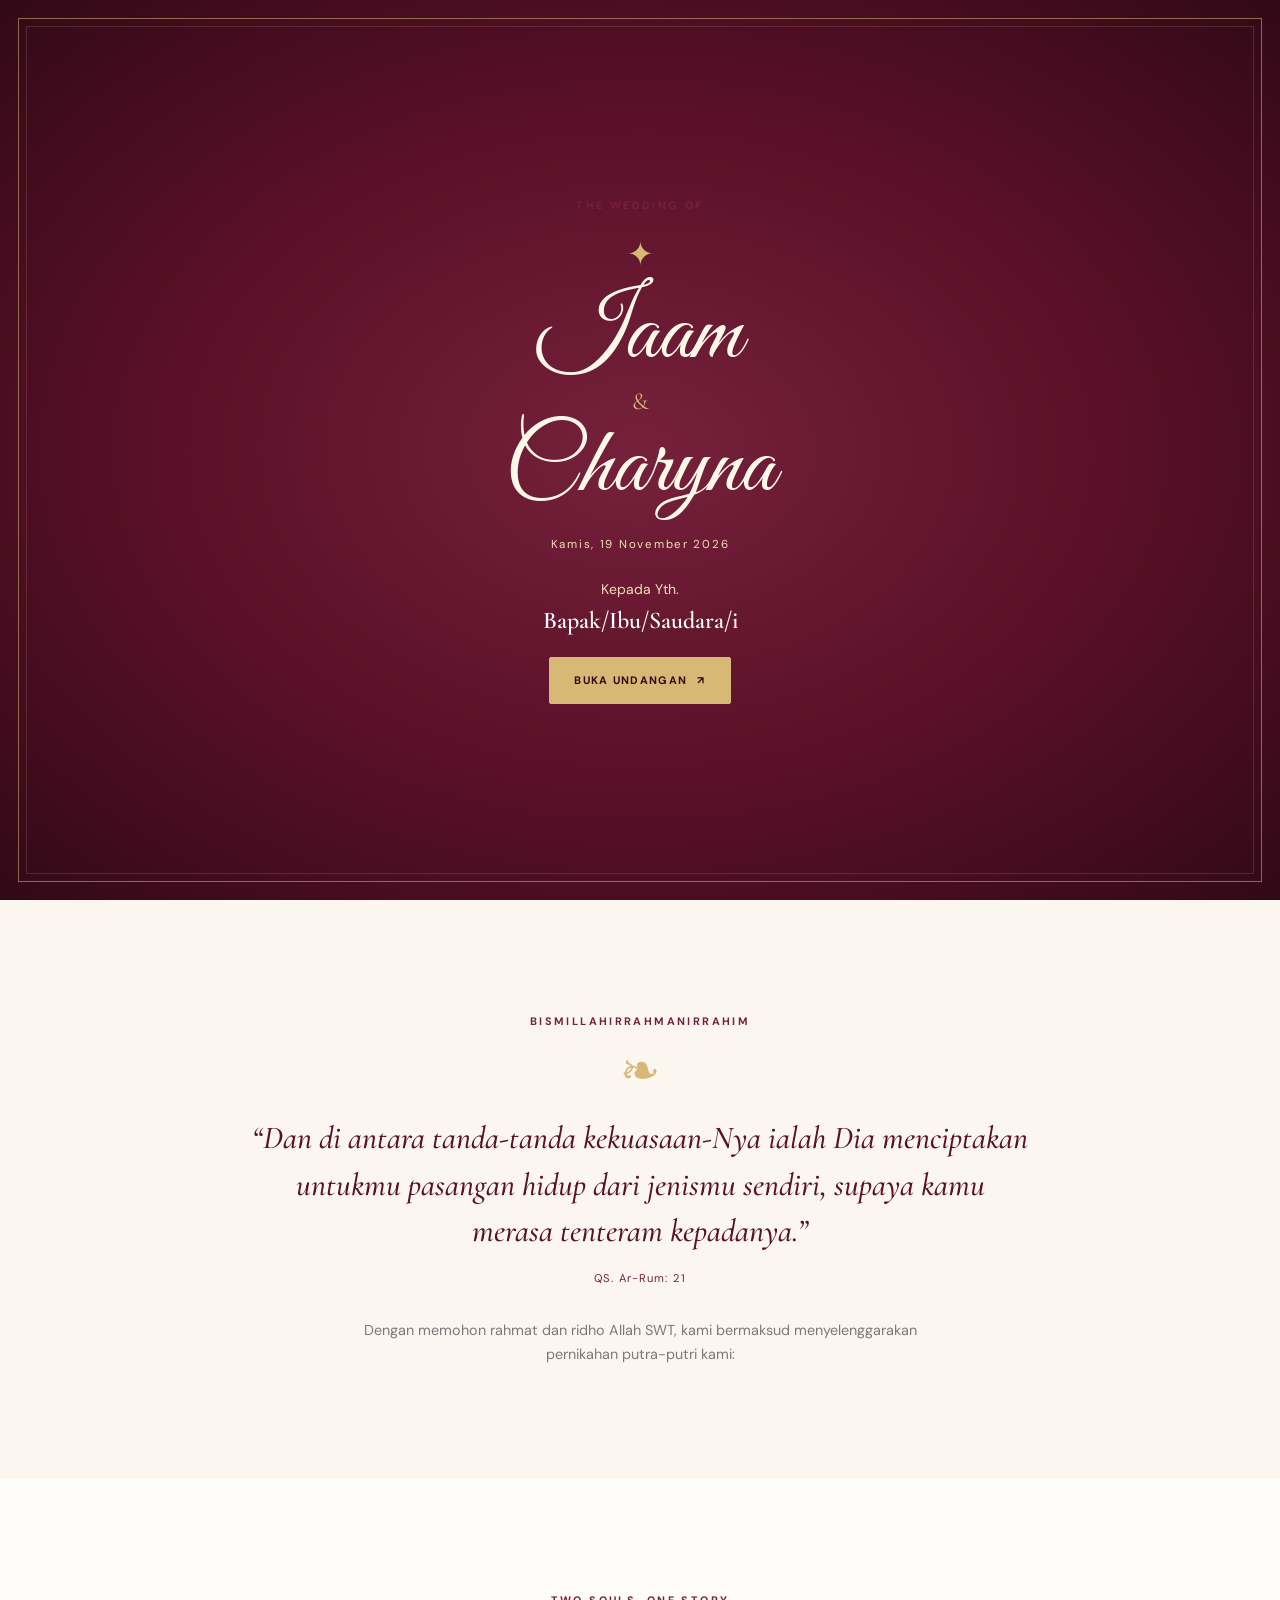
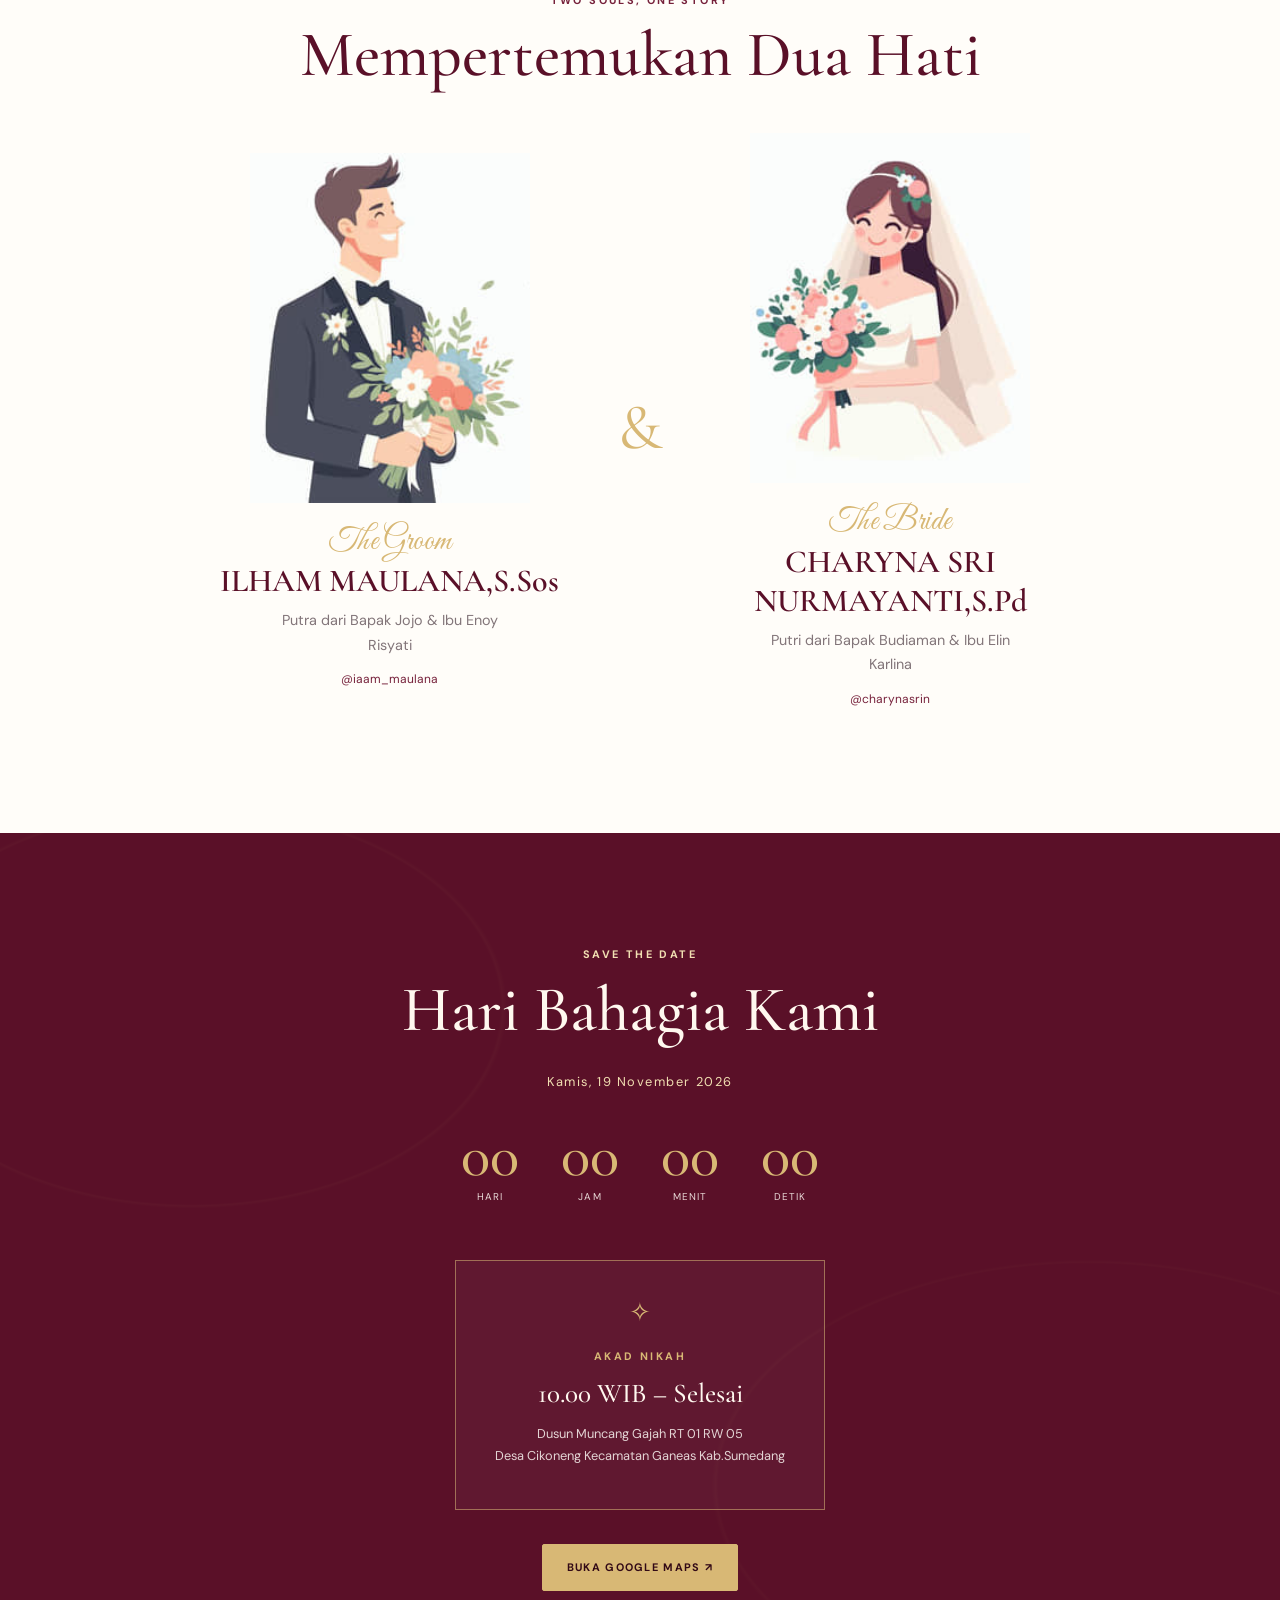
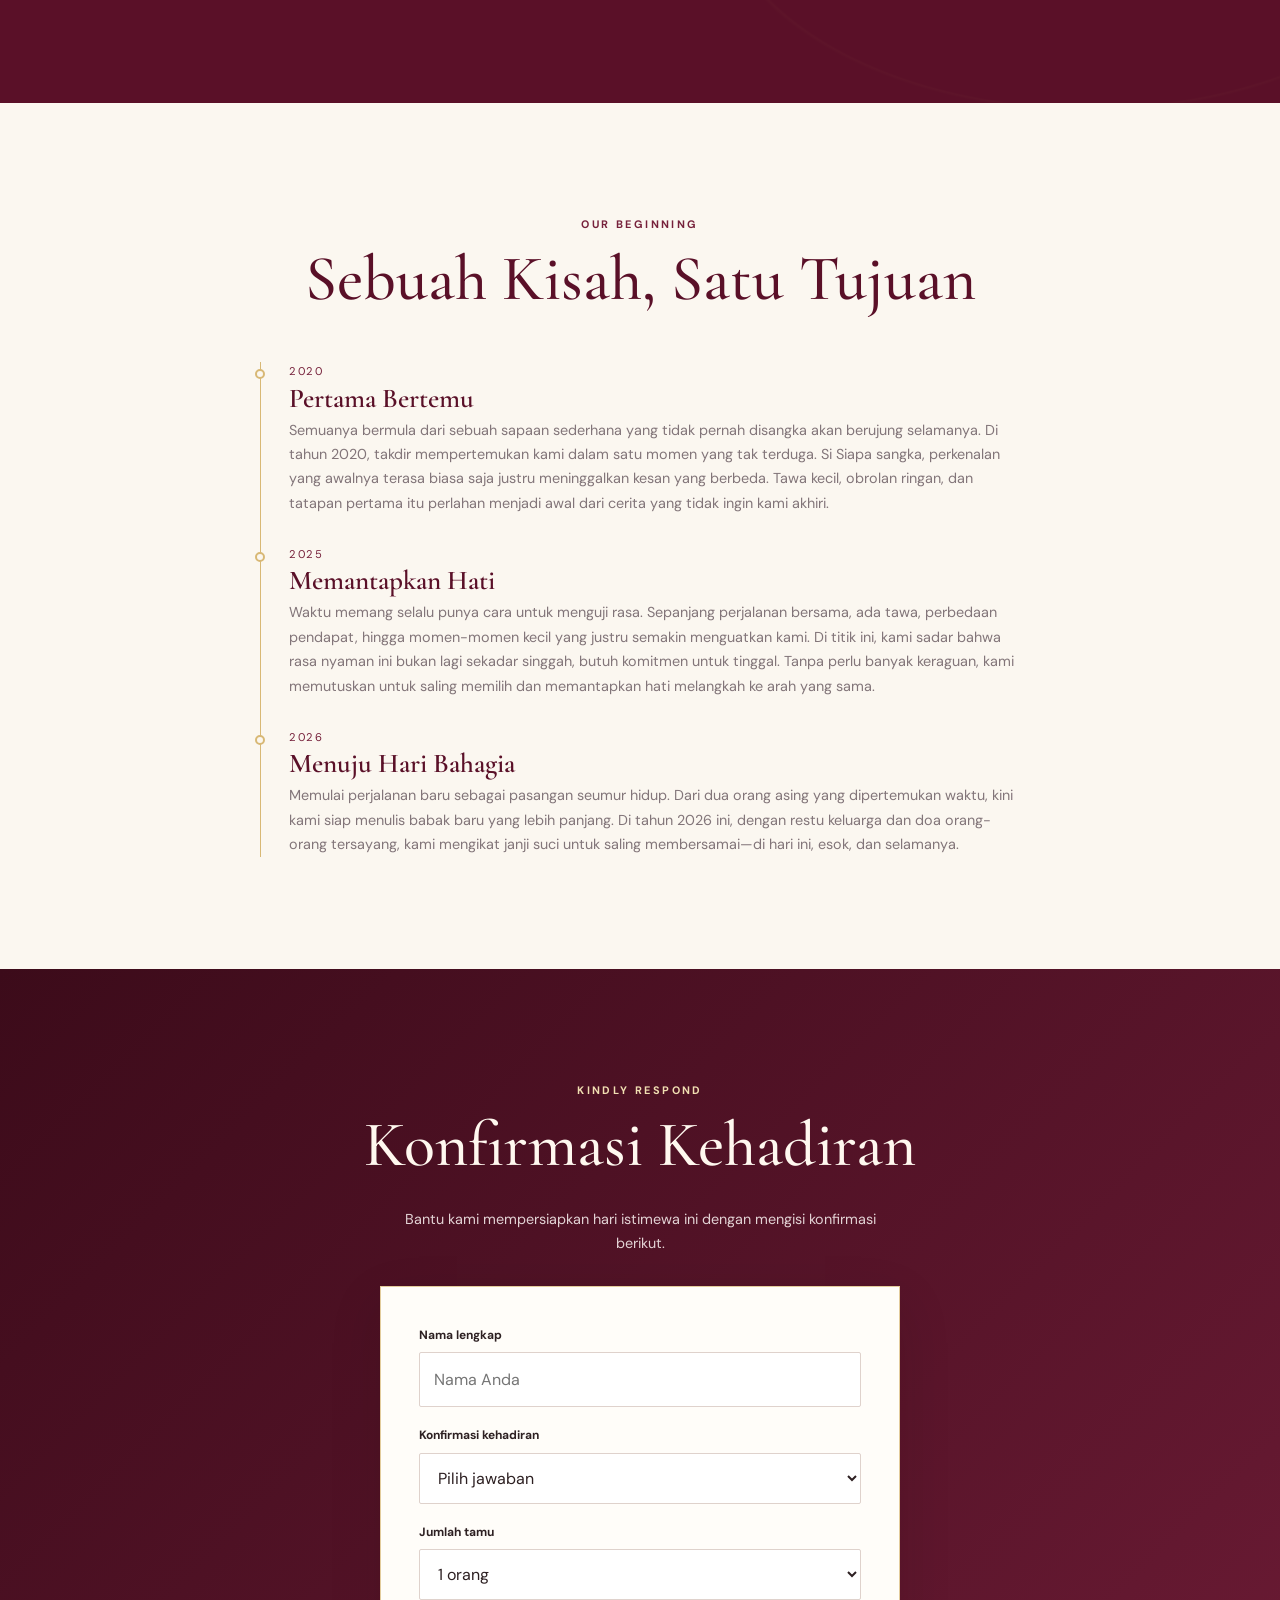
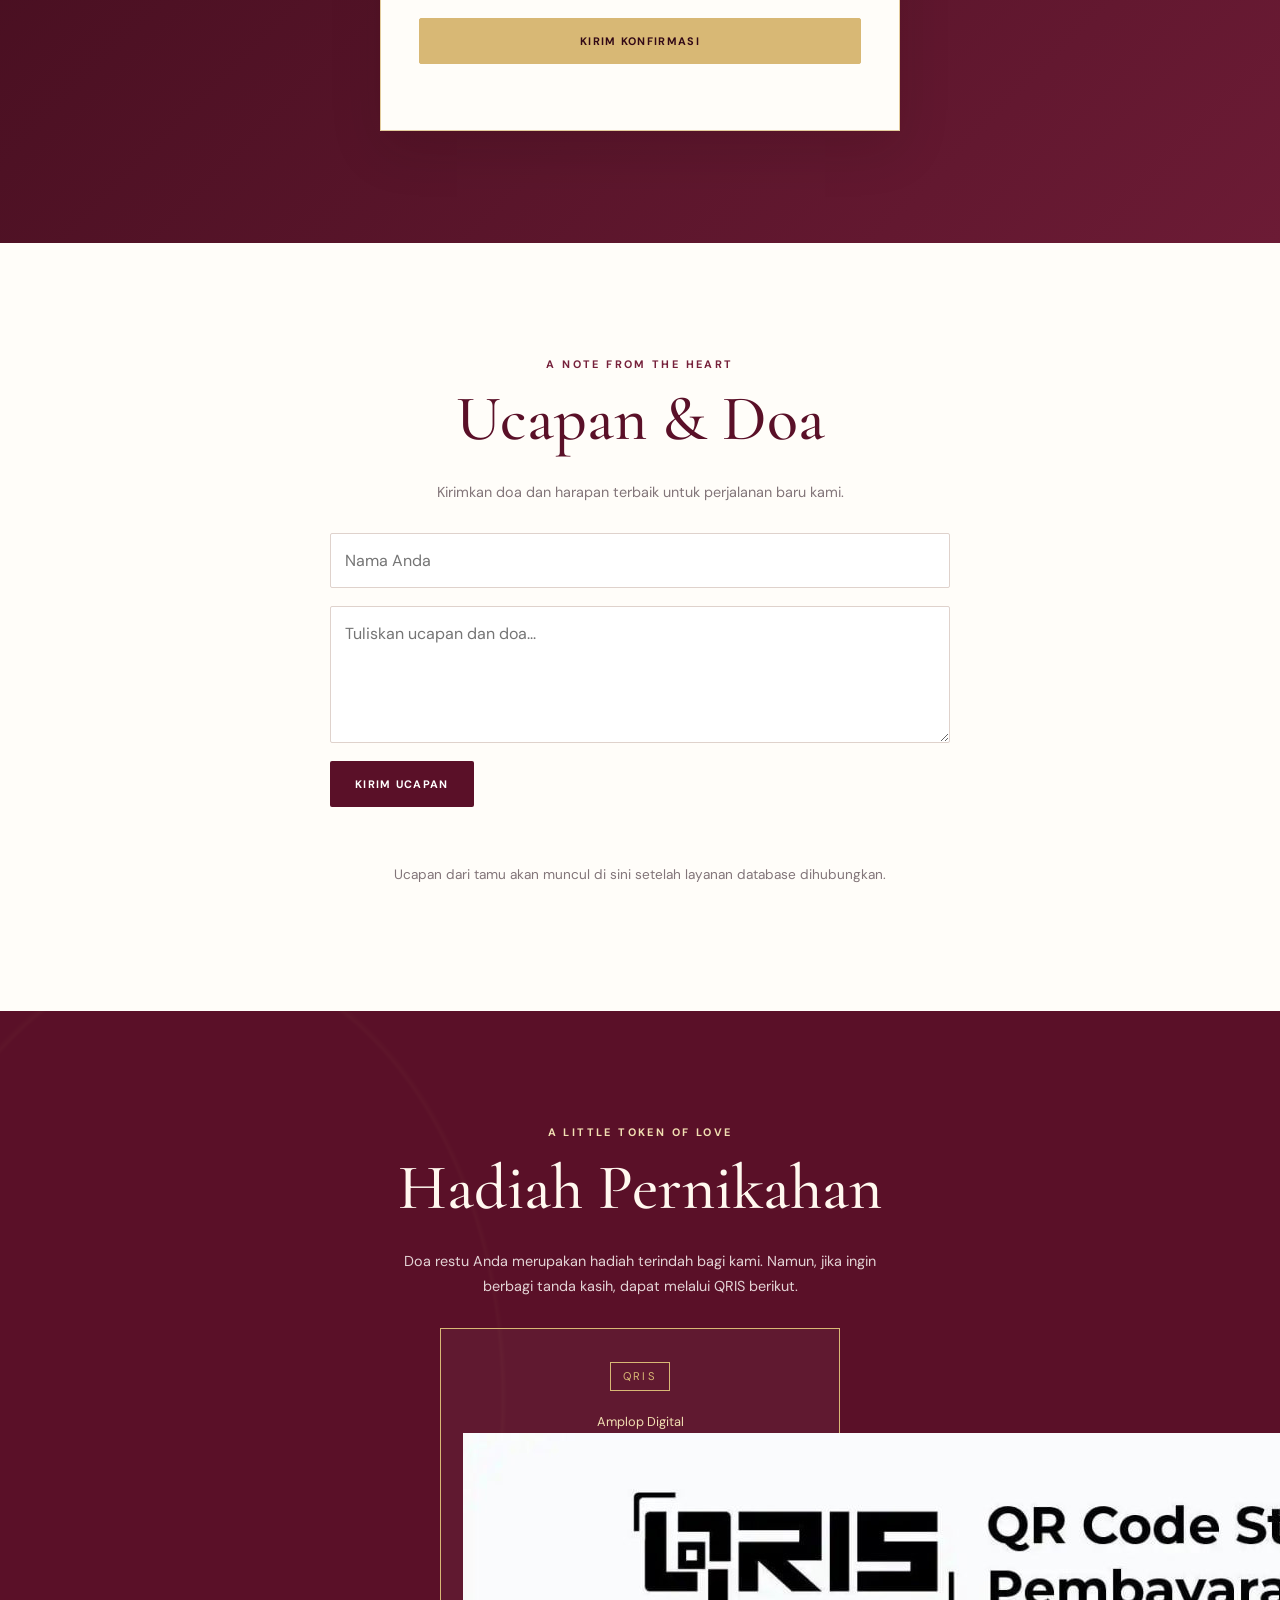
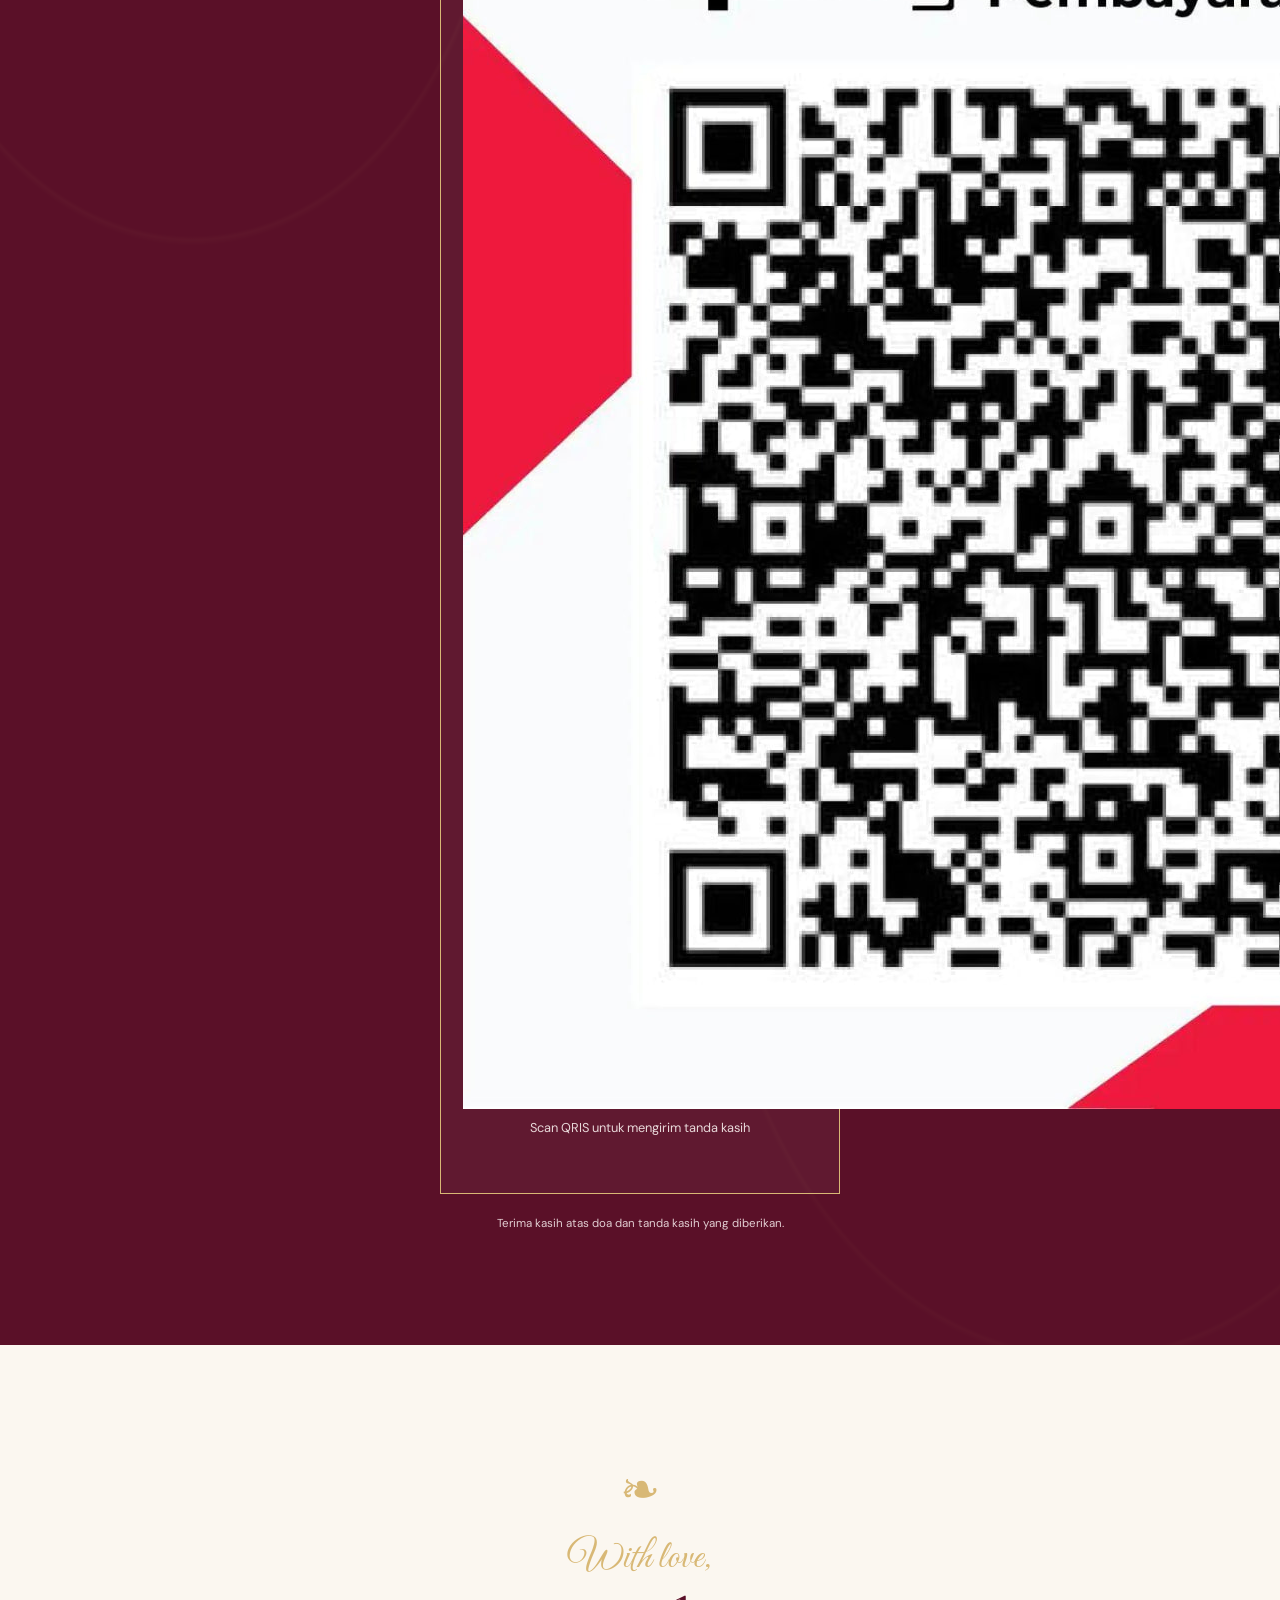
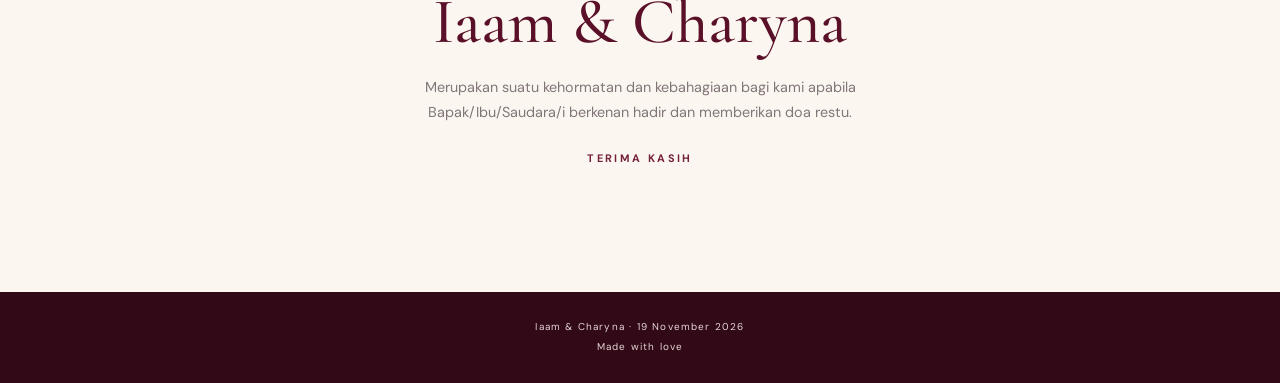
==== commit deef00af: "Add QRIS payment option to gift section Updated gift section to include QRIS payment option with an " ====
--- a/index.html
+++ b/index.html
@@ -149,27 +149,34 @@
     </section>
 
     <section class="gift-section section-pad">
-      <p class="eyebrow light">A LITTLE TOKEN OF LOVE</p>
-      <h2>Hadiah Pernikahan</h2>
-      <p class="muted light-muted">Doa restu Anda merupakan hadiah terindah bagi kami. Namun, jika ingin berbagi tanda kasih, dapat melalui informasi berikut.</p>
-      <div class="gift-card">
-        <div class="bank-mark">E-Walet</div>
-        <p class="bank-name" id="bankName">Dana</p>
-        <p class="account-number" id="accountNumber">082117474814</p>
-        <p class="account-owner" id="accountOwner">a.n. Ilham maulana</p>
-        <button class="button button-outline" id="copyAccount" type="button">Salin Nomor Rekening</button>
-        <p class="form-message" id="copyMessage" role="status"></p>
-      </div>
-      <div class="gift-card">
-        <div class="bank-mark">Bank</div>
-        <p class="bank-name" id="bankName">Bank BJB</p>
-        <p class="account-number" id="accountNumber">0154163913101</p>
-        <p class="account-owner" id="accountOwner">a.n. Ilham maulana</p>
-        <button class="button button-outline" id="copyAccount" type="button">Salin Nomor Rekening</button>
-        <p class="form-message" id="copyMessage" role="status"></p>
-      </div>
-      <p class="gift-reminder">Pastikan informasi rekening diganti dan sudah mendapat persetujuan pemilik rekening sebelum undangan dibagikan.</p>
-    </section>
+  <p class="eyebrow light">A LITTLE TOKEN OF LOVE</p>
+  <h2>Hadiah Pernikahan</h2>
+
+  <p class="muted light-muted">
+    Doa restu Anda merupakan hadiah terindah bagi kami.
+    Namun, jika ingin berbagi tanda kasih, dapat melalui QRIS berikut.
+  </p>
+
+  <div class="gift-card">
+    <div class="bank-mark">QRIS</div>
+
+    <p class="bank-name">Amplop Digital</p>
+
+    <img
+      src="qris.jpg"
+      alt="QRIS Hadiah Pernikahan"
+      class="qris-image"
+    >
+
+    <p class="account-owner">
+      Scan QRIS untuk mengirim tanda kasih
+    </p>
+  </div>
+
+  <p class="gift-reminder">
+    Terima kasih atas doa dan tanda kasih yang diberikan.
+  </p>
+</section>
 
     <section class="closing-section section-pad">
       <div class="ornament">❧</div>
--- a/style.css
+++ b/style.css
@@ -171,5 +171,6 @@
   margin: 0;
   font-size: 24px;
   font-weight: 600;
+  color: #ffffff;
   overflow-wrap: anywhere;
 }
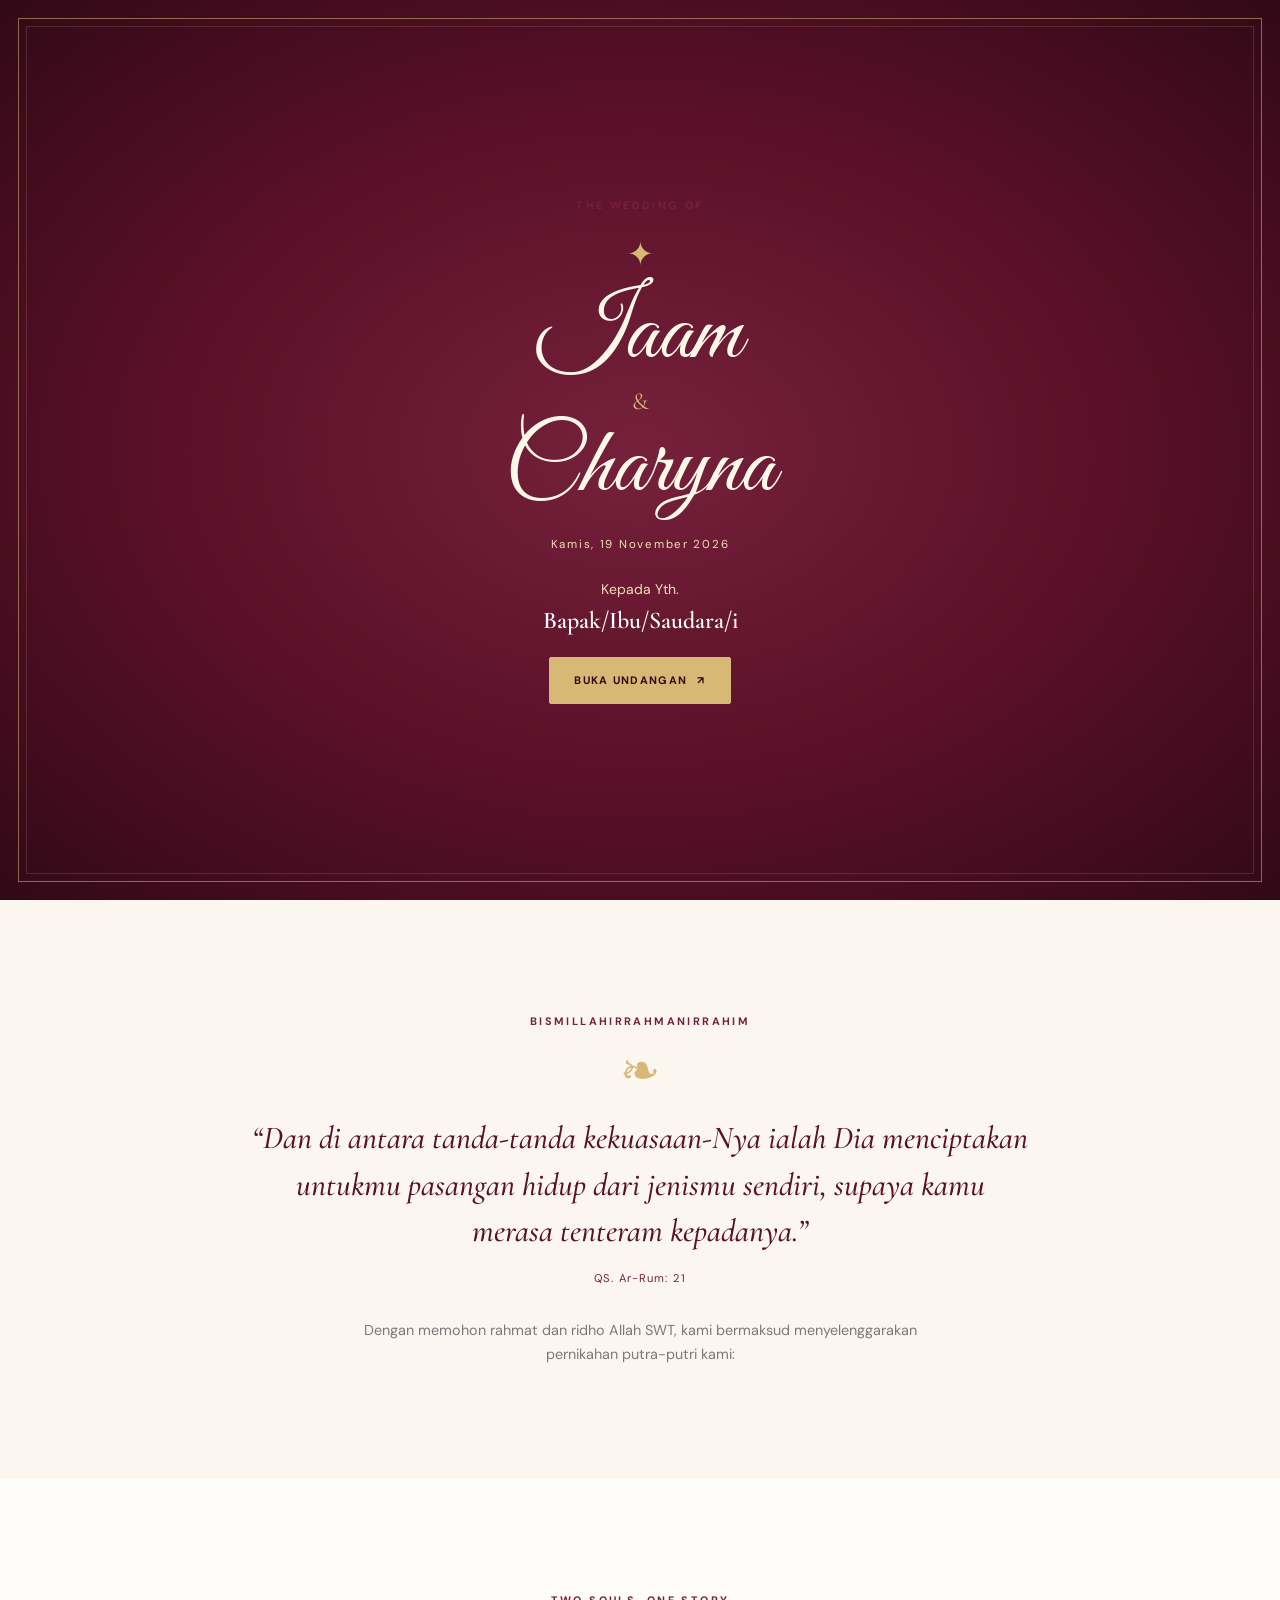
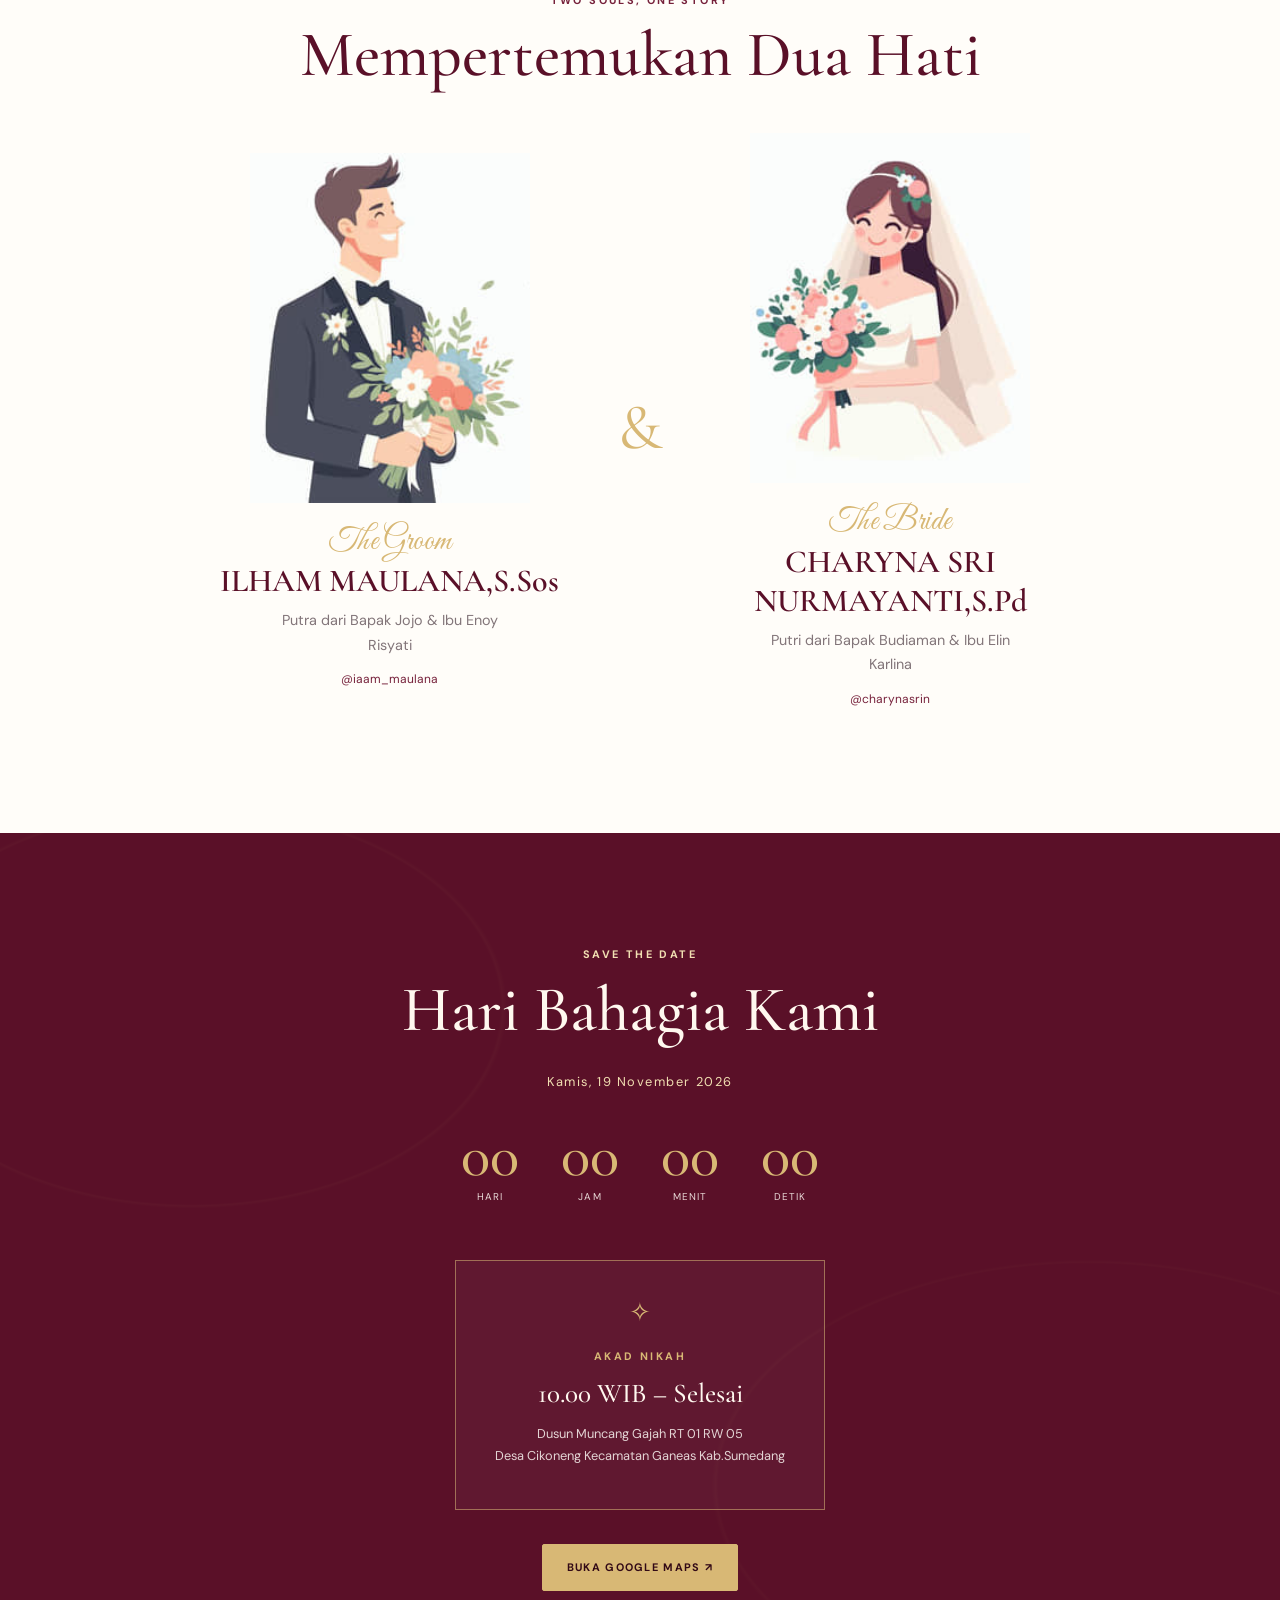
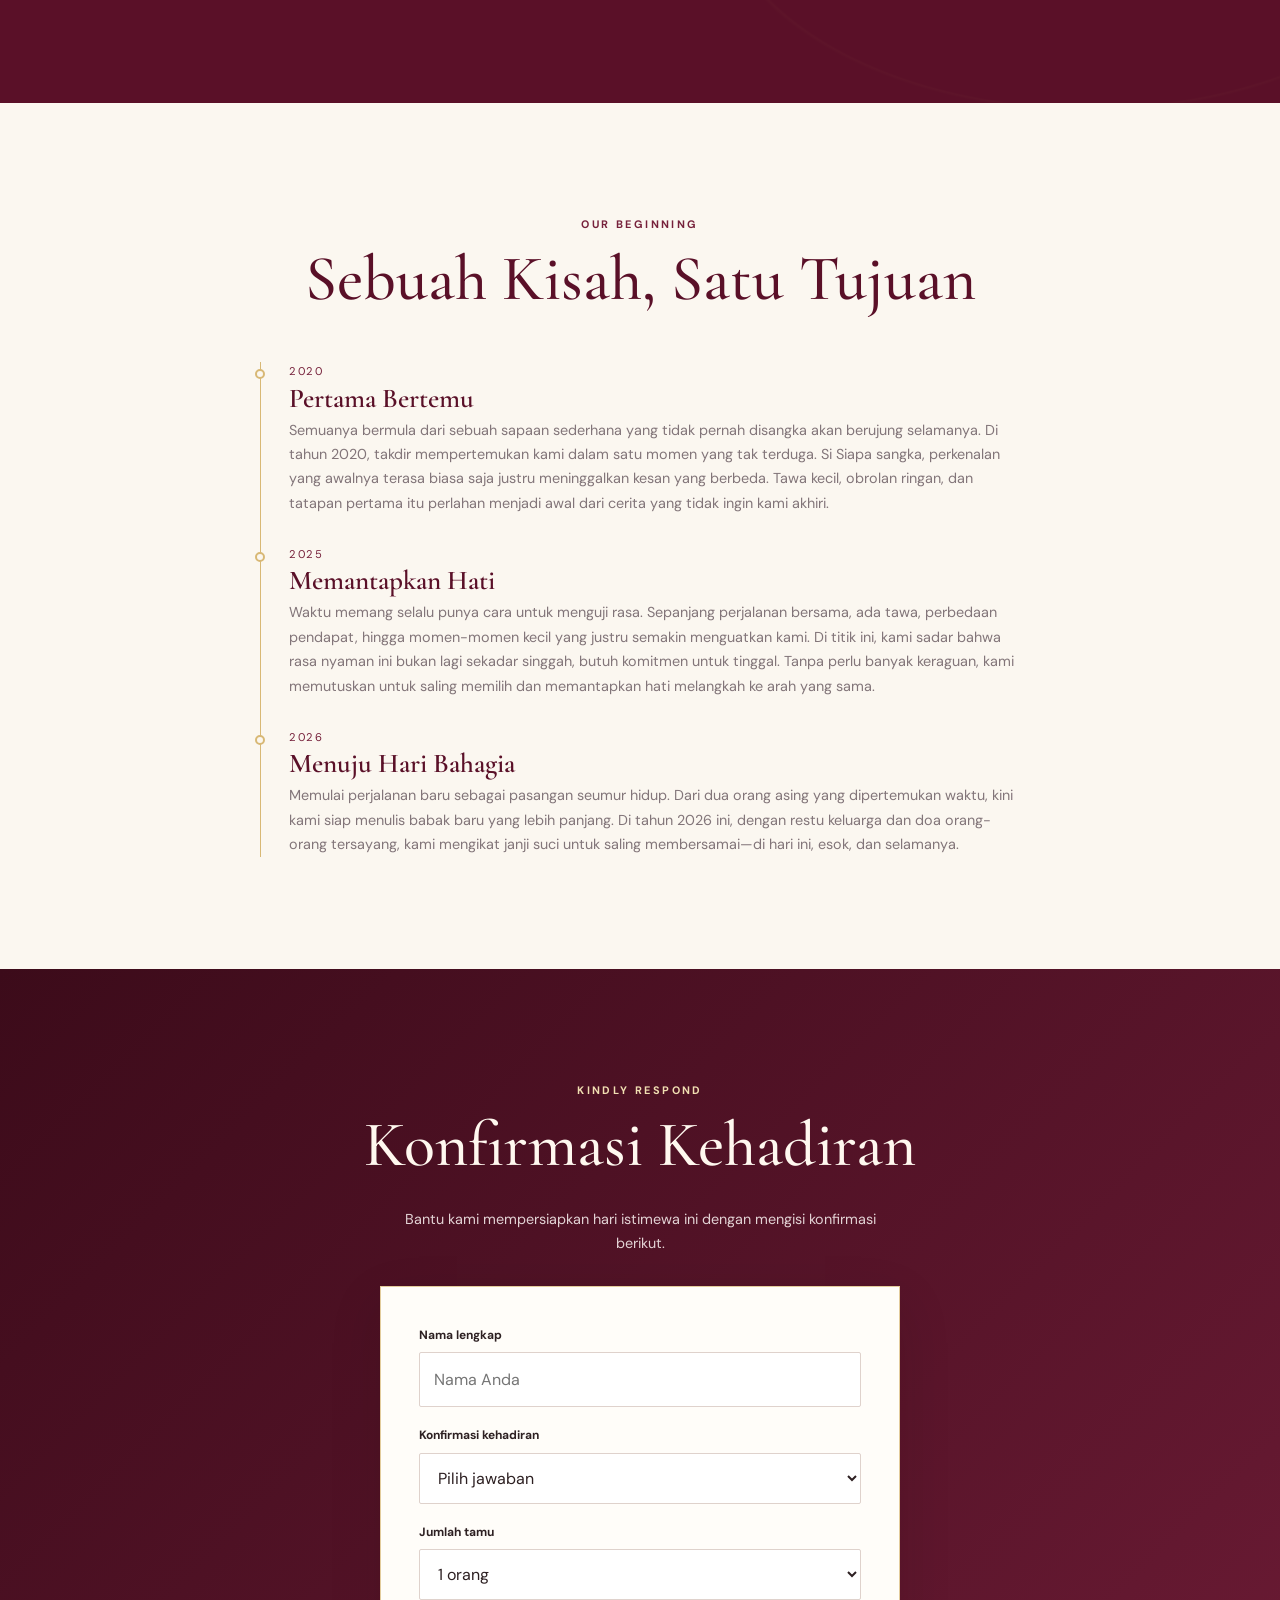
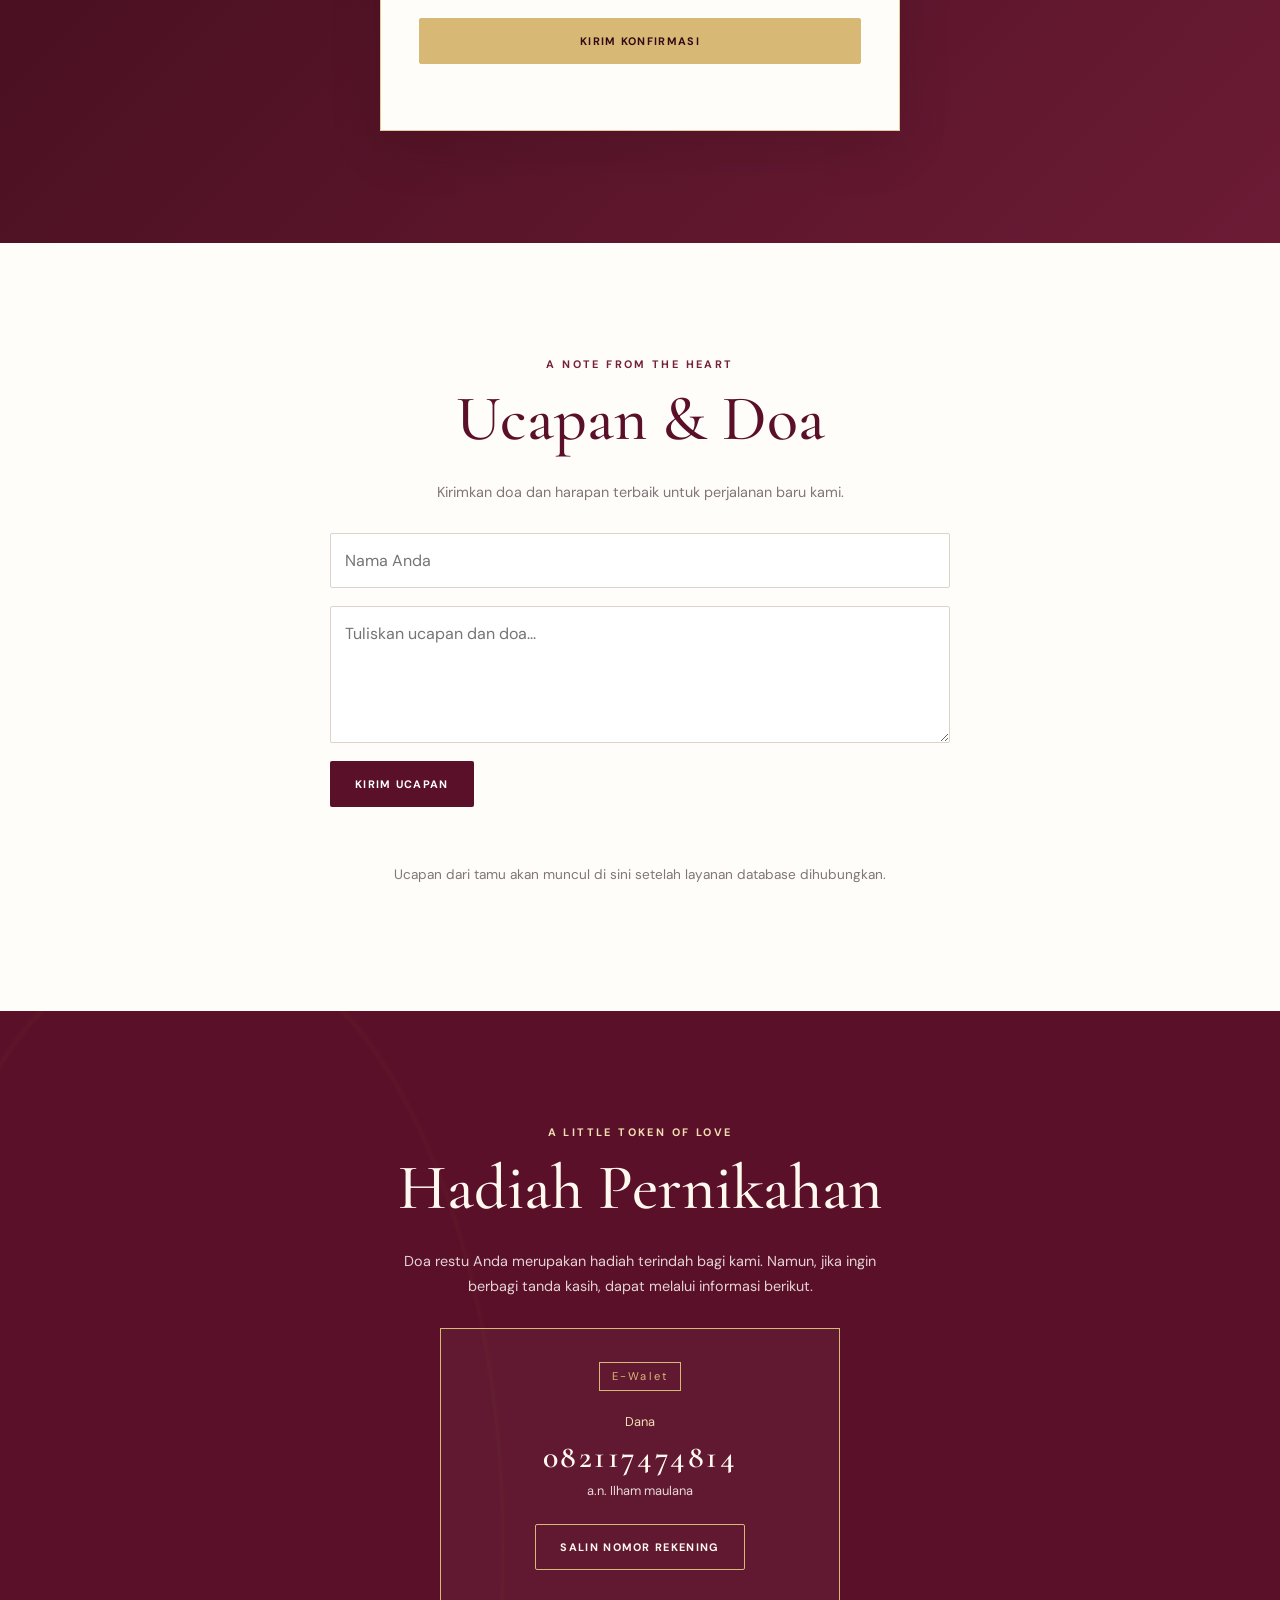
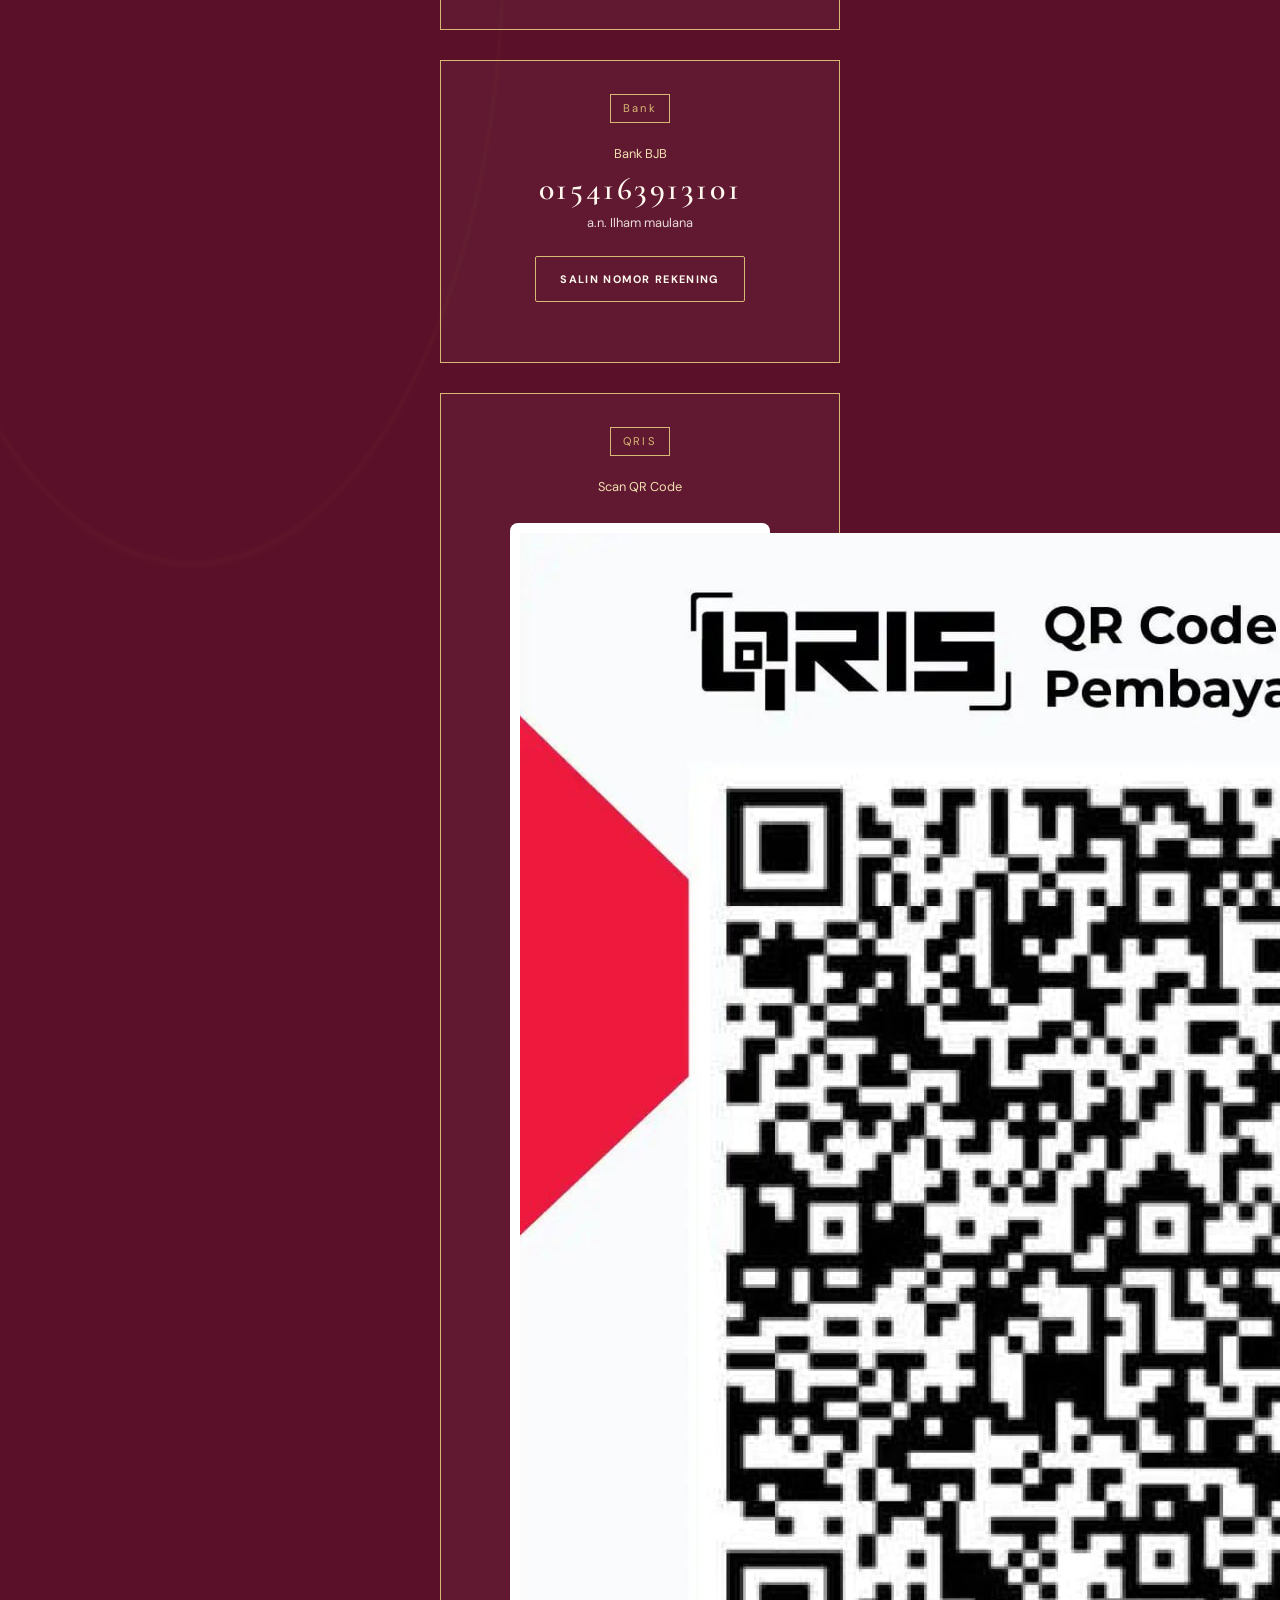
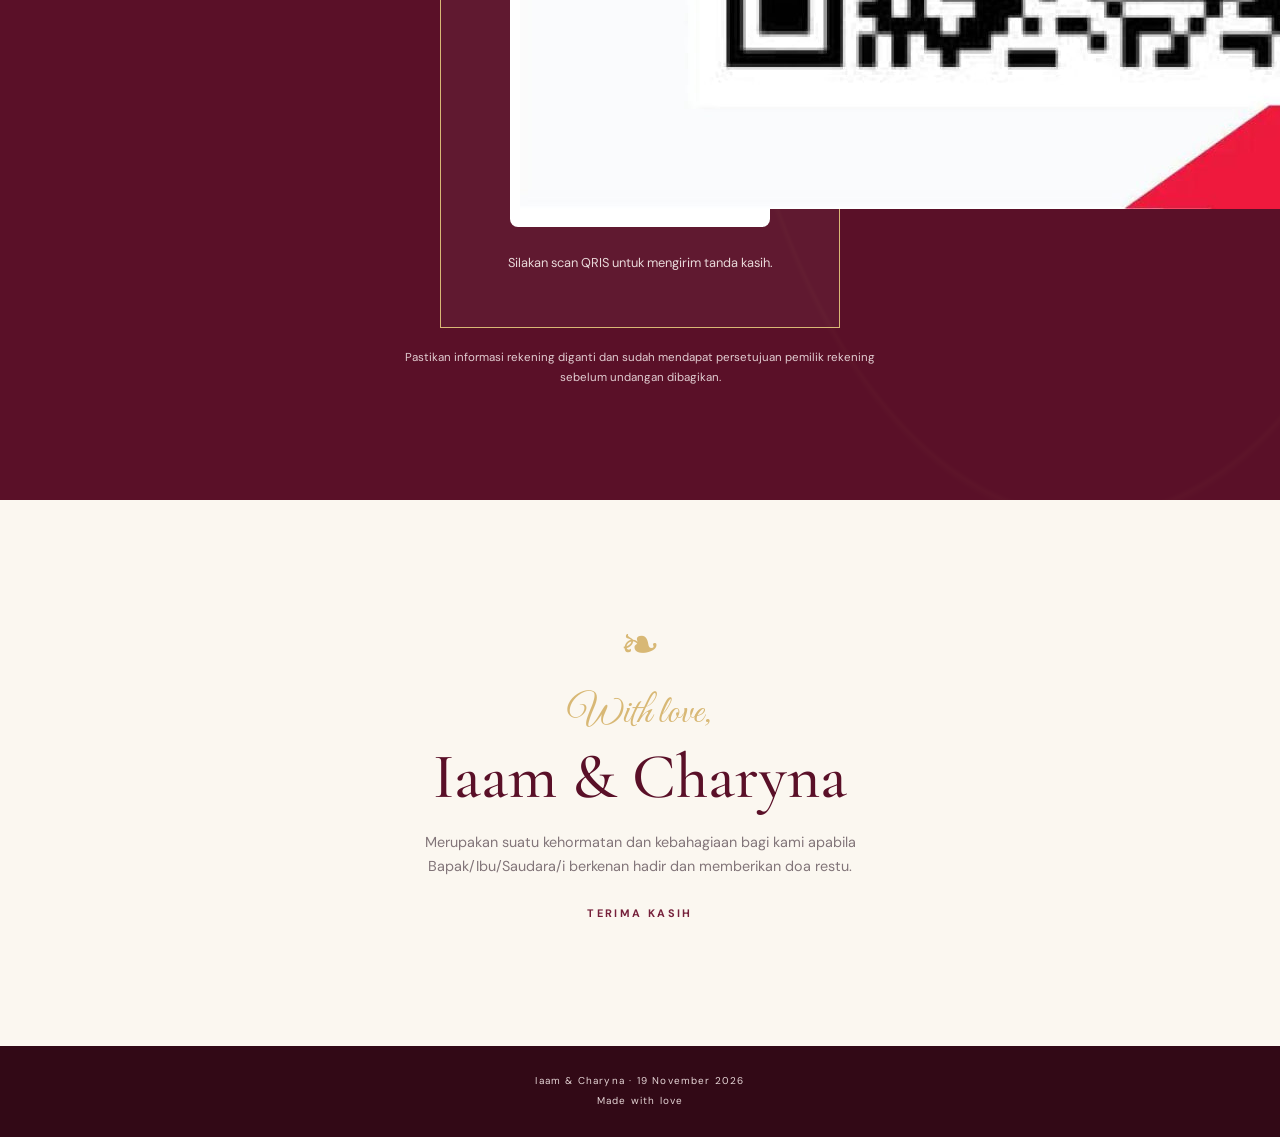
==== commit 7e2a043f: "Update index.html" ====
--- a/index.html
+++ b/index.html
@@ -149,34 +149,37 @@
     </section>
 
     <section class="gift-section section-pad">
-  <p class="eyebrow light">A LITTLE TOKEN OF LOVE</p>
-  <h2>Hadiah Pernikahan</h2>
-
-  <p class="muted light-muted">
-    Doa restu Anda merupakan hadiah terindah bagi kami.
-    Namun, jika ingin berbagi tanda kasih, dapat melalui QRIS berikut.
-  </p>
-
-  <div class="gift-card">
-    <div class="bank-mark">QRIS</div>
-
-    <p class="bank-name">Amplop Digital</p>
-
-    <img
-      src="qris.jpg"
-      alt="QRIS Hadiah Pernikahan"
-      class="qris-image"
-    >
-
-    <p class="account-owner">
-      Scan QRIS untuk mengirim tanda kasih
-    </p>
-  </div>
-
-  <p class="gift-reminder">
-    Terima kasih atas doa dan tanda kasih yang diberikan.
-  </p>
-</section>
+      <p class="eyebrow light">A LITTLE TOKEN OF LOVE</p>
+      <h2>Hadiah Pernikahan</h2>
+      <p class="muted light-muted">Doa restu Anda merupakan hadiah terindah bagi kami. Namun, jika ingin berbagi tanda kasih, dapat melalui informasi berikut.</p>
+      <div class="gift-card">
+        <div class="bank-mark">E-Walet</div>
+        <p class="bank-name" id="bankName">Dana</p>
+        <p class="account-number" id="accountNumber">082117474814</p>
+        <p class="account-owner" id="accountOwner">a.n. Ilham maulana</p>
+        <button class="button button-outline" id="copyAccount" type="button">Salin Nomor Rekening</button>
+        <p class="form-message" id="copyMessage" role="status"></p>
+      </div>
+      <div class="gift-card">
+        <div class="bank-mark">Bank</div>
+        <p class="bank-name" id="bankName">Bank BJB</p>
+        <p class="account-number" id="accountNumber">0154163913101</p>
+        <p class="account-owner" id="accountOwner">a.n. Ilham maulana</p>
+        <button class="button button-outline" id="copyAccount" type="button">Salin Nomor Rekening</button>
+        <p class="form-message" id="copyMessage" role="status"></p>
+      </div>
+      <div class="gift-card qris-card">
+        <div class="bank-mark">QRIS</div>
+        <p class="bank-name">Scan QR Code</p>
+        <div class="qris-image">
+          <img src="qris.jpg" alt="QRIS Hadiah Pernikahan">
+        </div>
+        <p class="account-owner">
+          Silakan scan QRIS untuk mengirim tanda kasih.
+        </p>
+      </div>
+      <p class="gift-reminder">Pastikan informasi rekening diganti dan sudah mendapat persetujuan pemilik rekening sebelum undangan dibagikan.</p>
+    </section>
 
     <section class="closing-section section-pad">
       <div class="ornament">❧</div>
--- a/style.css
+++ b/style.css
@@ -174,3 +174,14 @@
   color: #ffffff;
   overflow-wrap: anywhere;
 }
+
+.qris-image {
+  display: block;
+  width: 100%;
+  max-width: 260px;
+  height: auto;
+  margin: 25px auto;
+  padding: 10px;
+  background: #ffffff;
+  border-radius: 8px;
+}
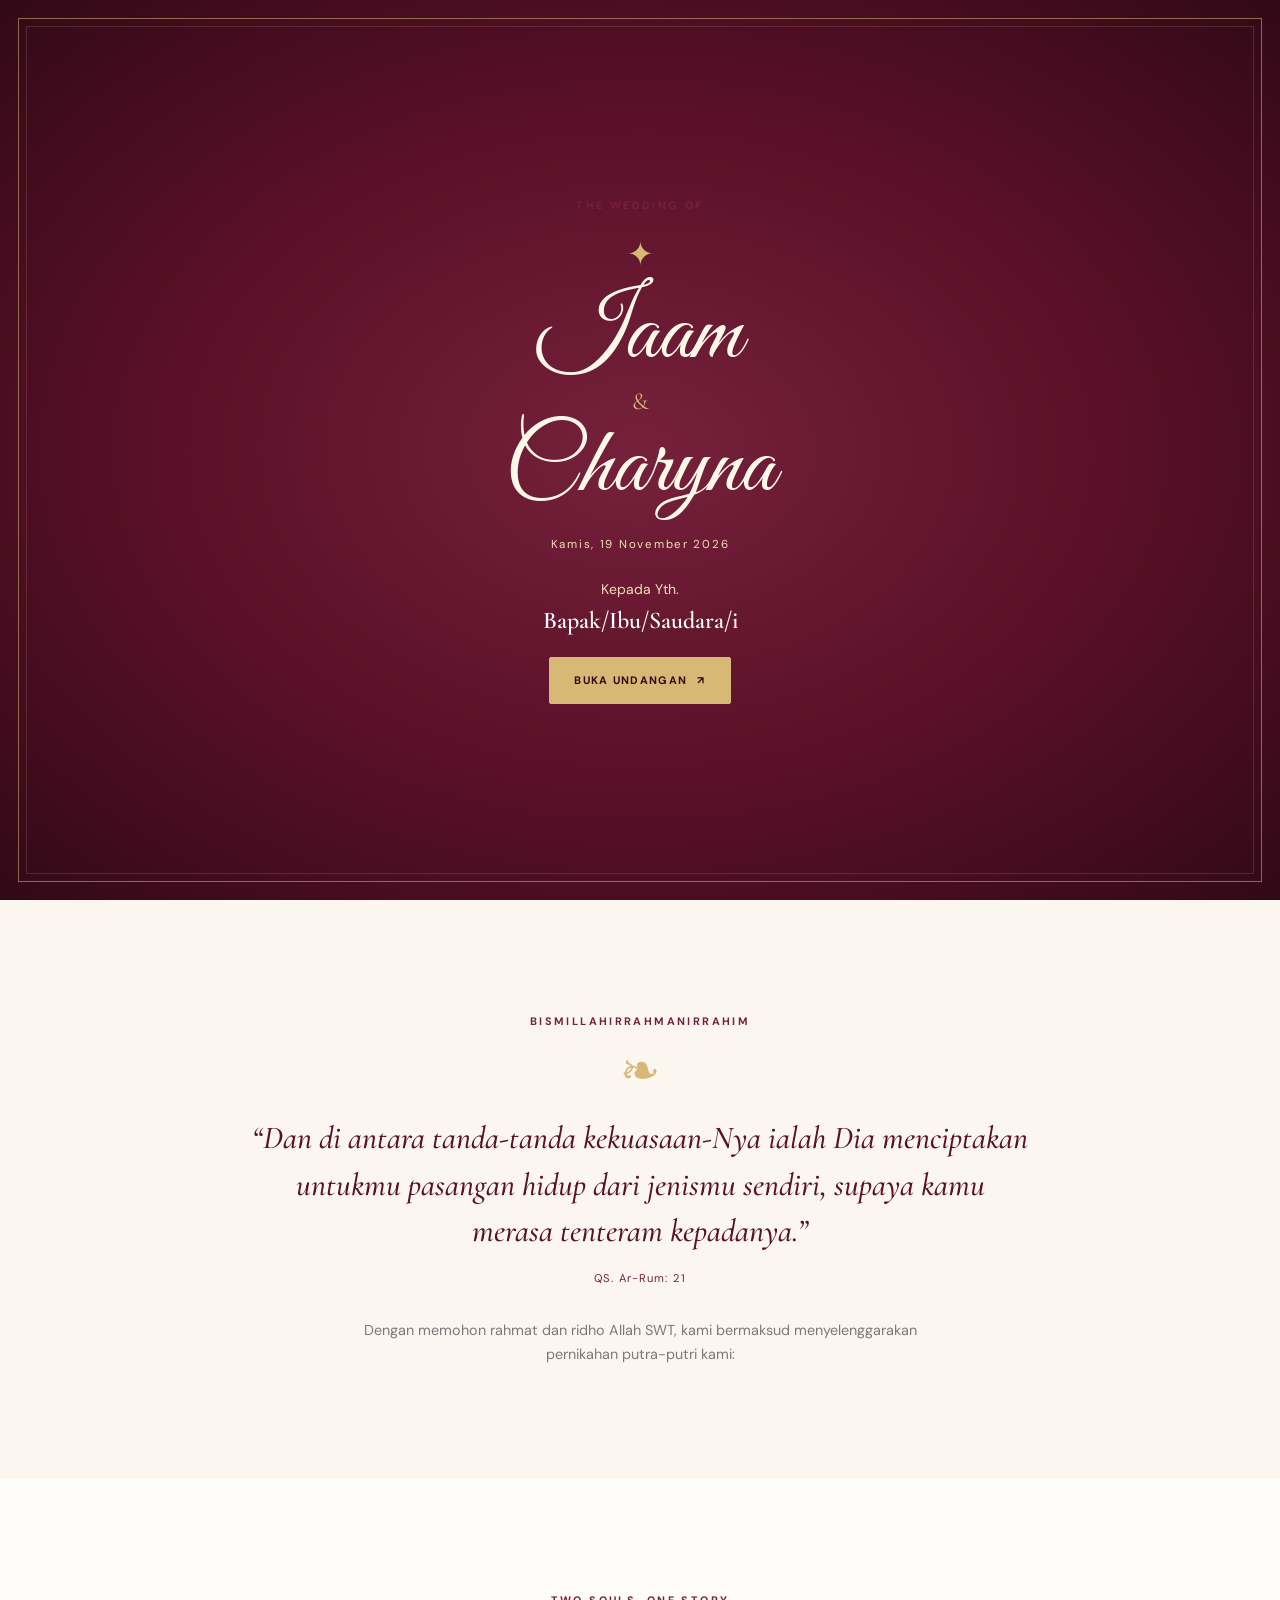
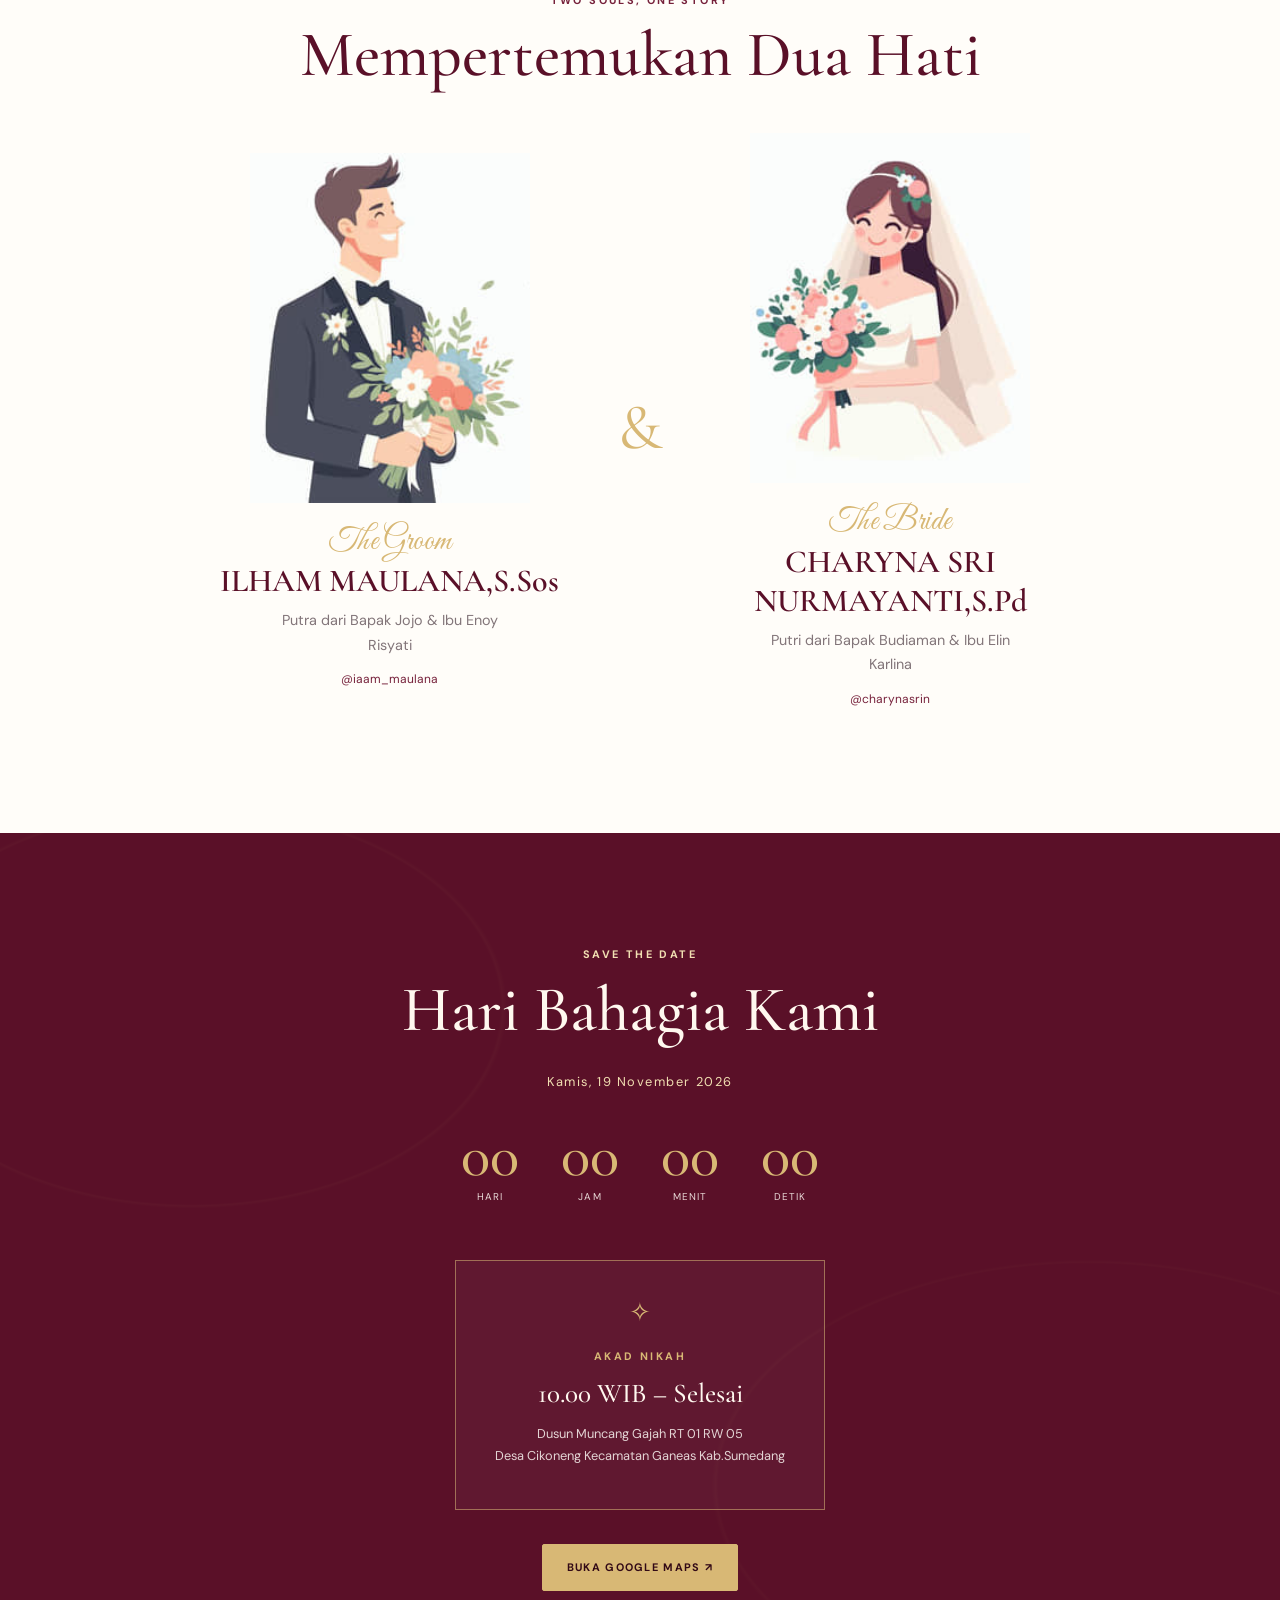
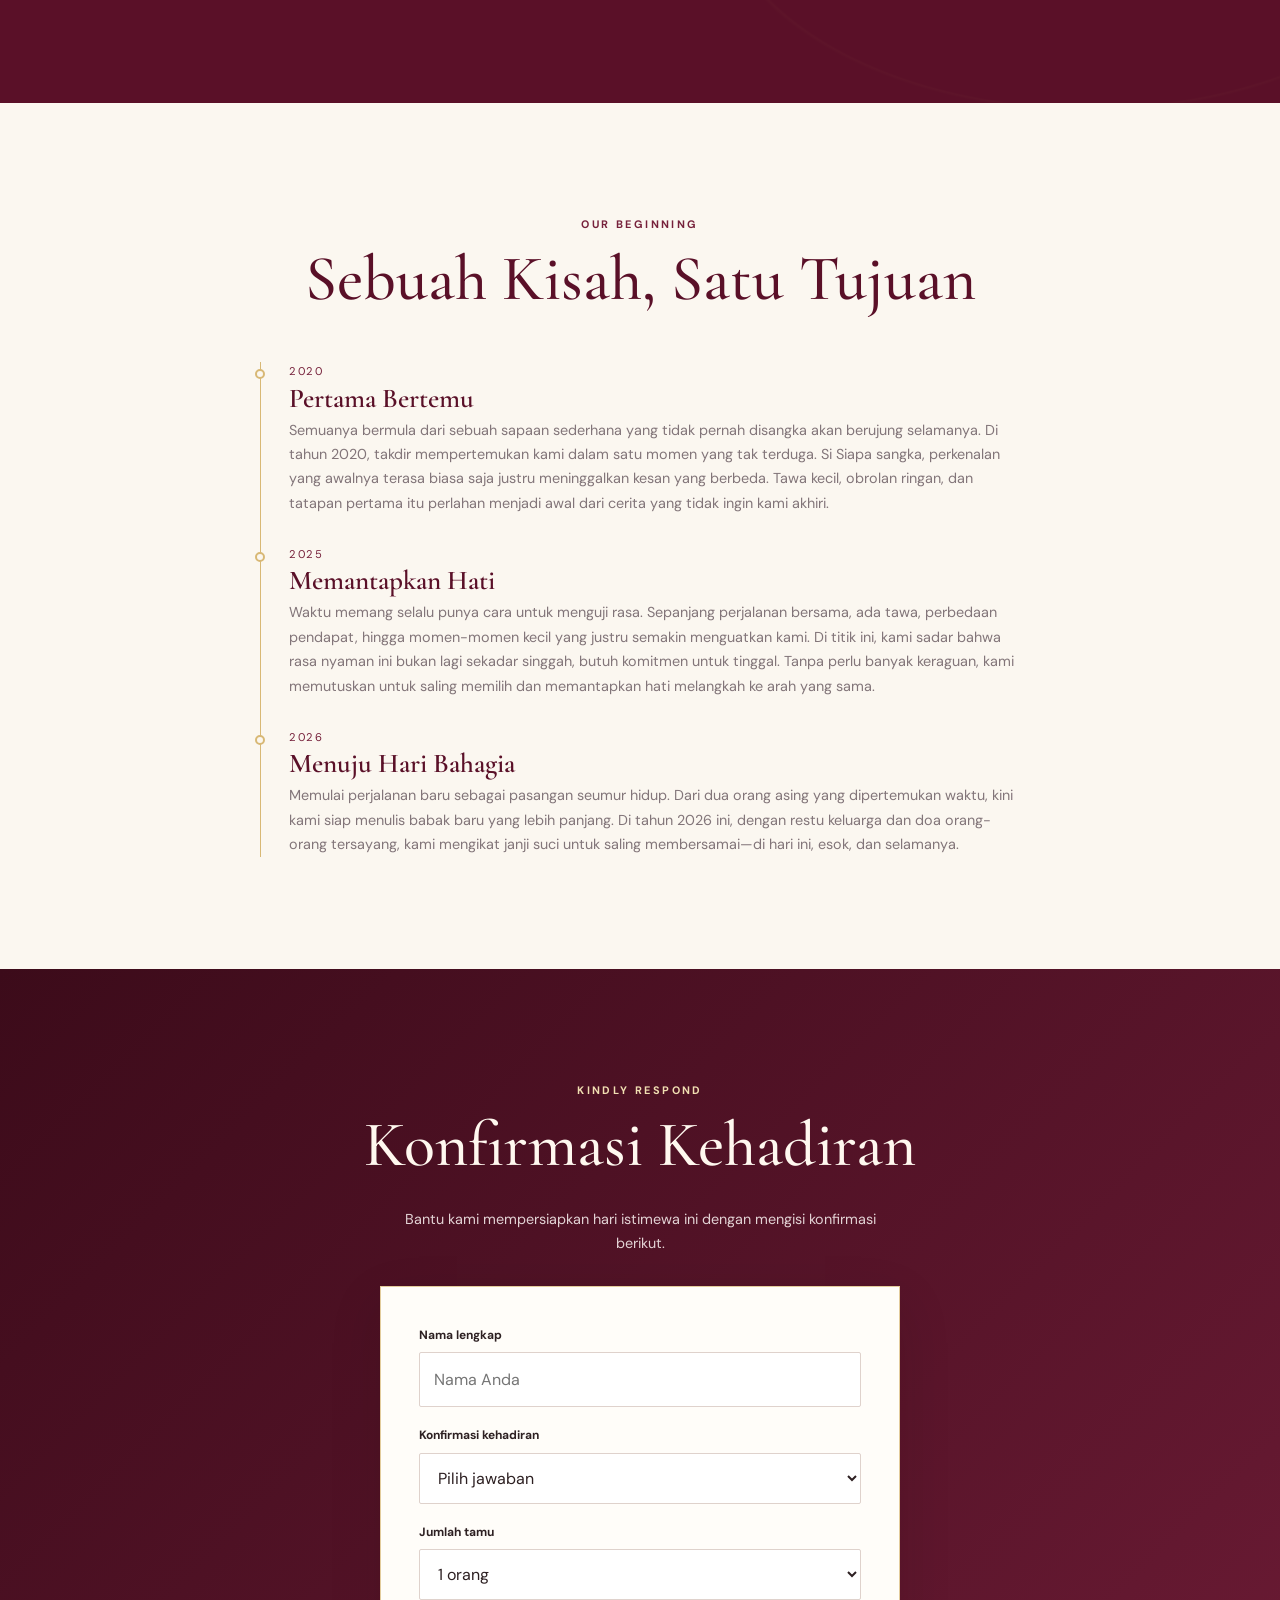
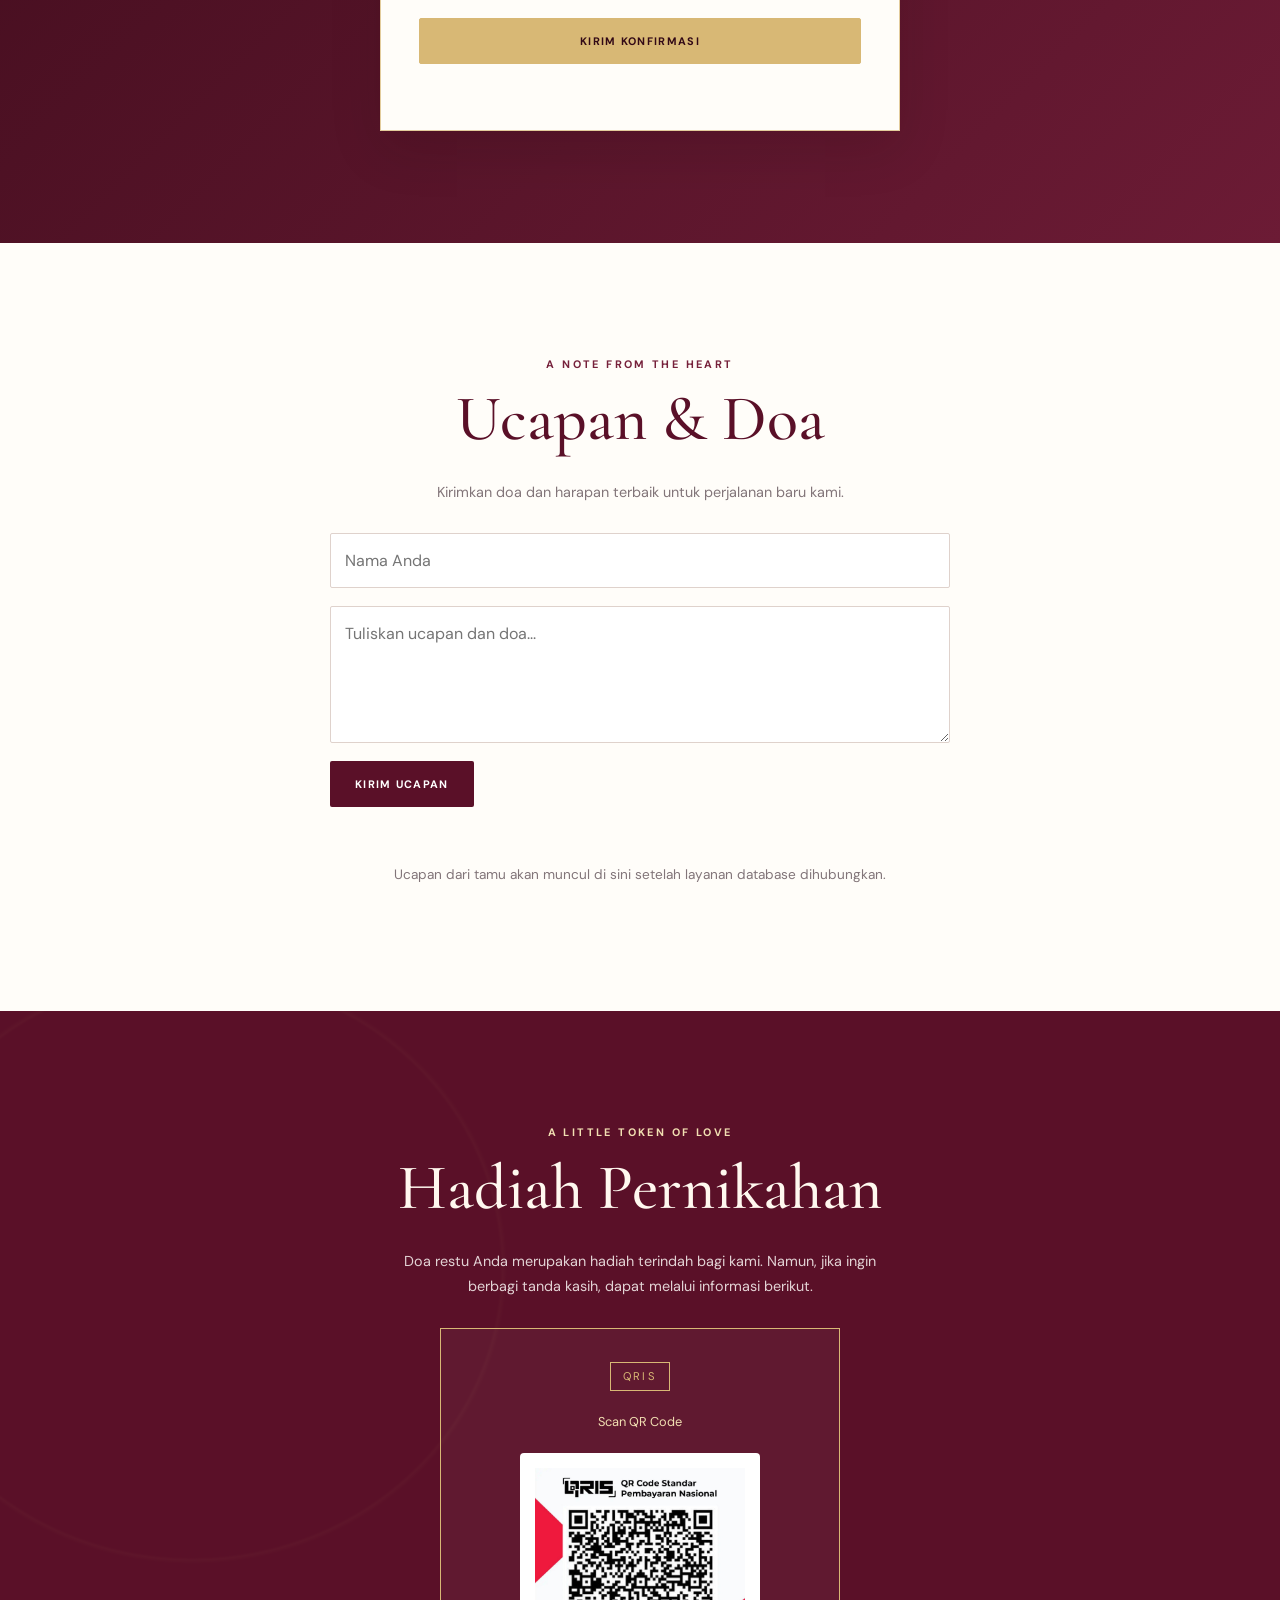
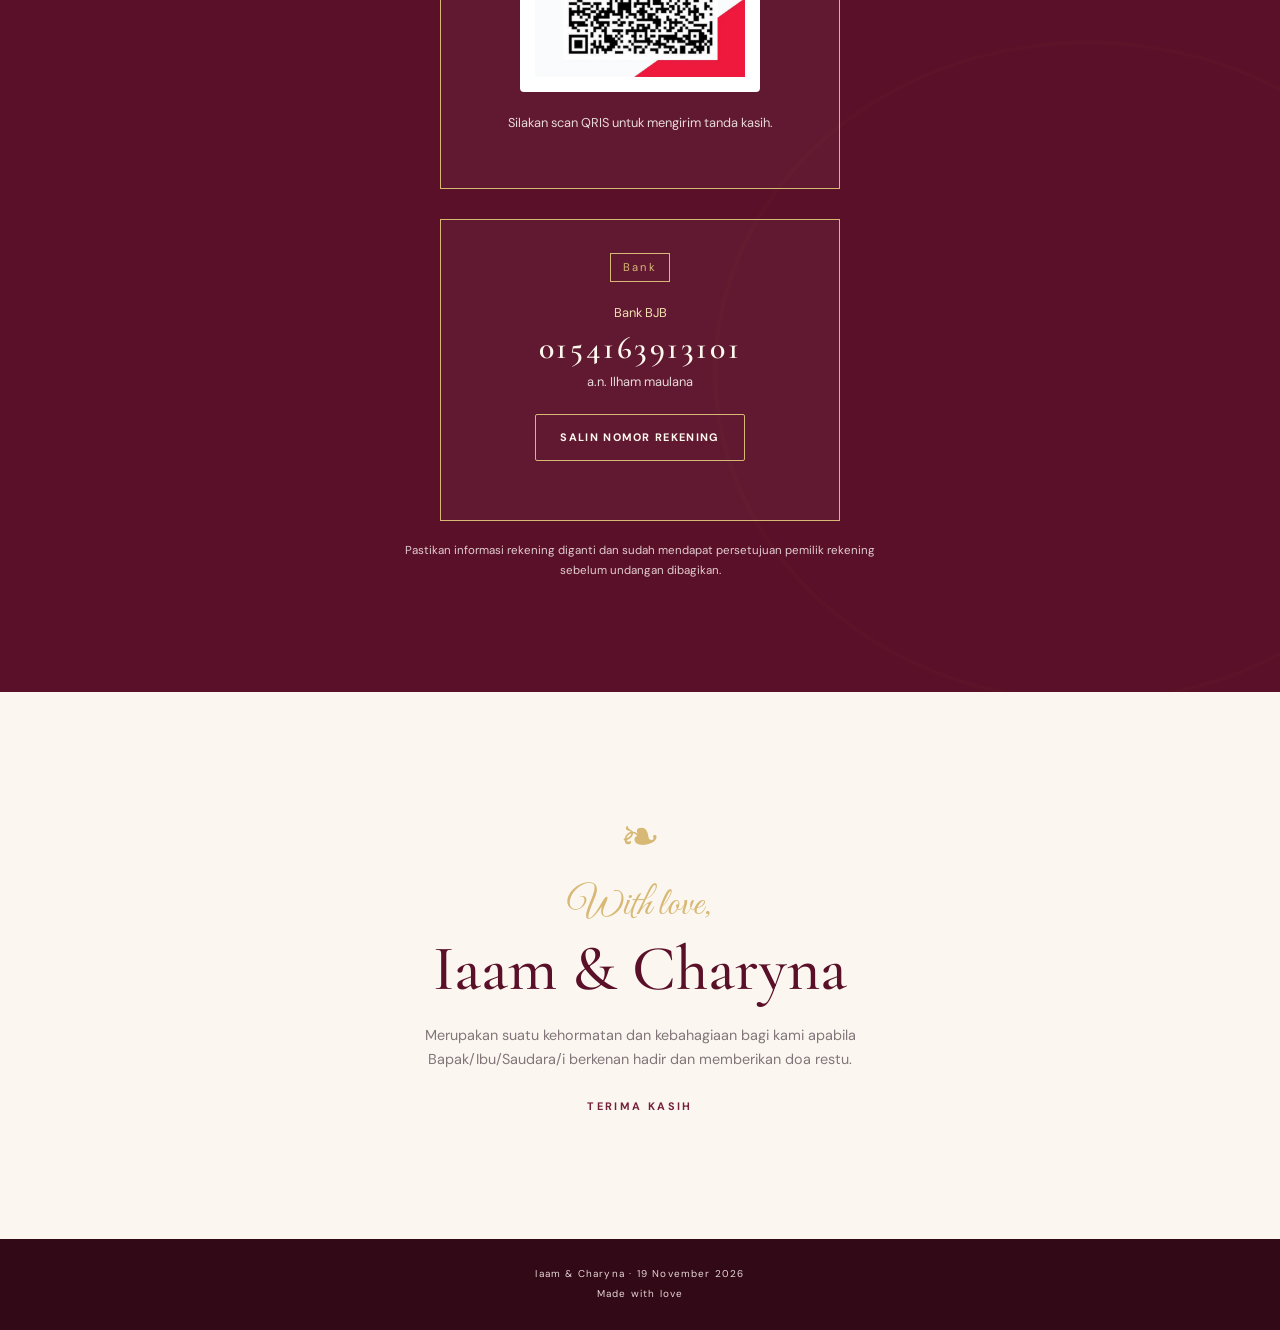
==== commit 6cc3657d: "Refactor gift card section in index.html Removed duplicate gift card sections and ensured bank infor" ====
--- a/index.html
+++ b/index.html
@@ -152,22 +152,6 @@
       <p class="eyebrow light">A LITTLE TOKEN OF LOVE</p>
       <h2>Hadiah Pernikahan</h2>
       <p class="muted light-muted">Doa restu Anda merupakan hadiah terindah bagi kami. Namun, jika ingin berbagi tanda kasih, dapat melalui informasi berikut.</p>
-      <div class="gift-card">
-        <div class="bank-mark">E-Walet</div>
-        <p class="bank-name" id="bankName">Dana</p>
-        <p class="account-number" id="accountNumber">082117474814</p>
-        <p class="account-owner" id="accountOwner">a.n. Ilham maulana</p>
-        <button class="button button-outline" id="copyAccount" type="button">Salin Nomor Rekening</button>
-        <p class="form-message" id="copyMessage" role="status"></p>
-      </div>
-      <div class="gift-card">
-        <div class="bank-mark">Bank</div>
-        <p class="bank-name" id="bankName">Bank BJB</p>
-        <p class="account-number" id="accountNumber">0154163913101</p>
-        <p class="account-owner" id="accountOwner">a.n. Ilham maulana</p>
-        <button class="button button-outline" id="copyAccount" type="button">Salin Nomor Rekening</button>
-        <p class="form-message" id="copyMessage" role="status"></p>
-      </div>
       <div class="gift-card qris-card">
         <div class="bank-mark">QRIS</div>
         <p class="bank-name">Scan QR Code</p>
@@ -178,6 +162,15 @@
           Silakan scan QRIS untuk mengirim tanda kasih.
         </p>
       </div>
+      <div class="gift-card">
+        <div class="bank-mark">Bank</div>
+        <p class="bank-name" id="bankName">Bank BJB</p>
+        <p class="account-number" id="accountNumber">0154163913101</p>
+        <p class="account-owner" id="accountOwner">a.n. Ilham maulana</p>
+        <button class="button button-outline" id="copyAccount" type="button">Salin Nomor Rekening</button>
+        <p class="form-message" id="copyMessage" role="status"></p>
+      </div>
+      
       <p class="gift-reminder">Pastikan informasi rekening diganti dan sudah mendapat persetujuan pemilik rekening sebelum undangan dibagikan.</p>
     </section>
 
--- a/style.css
+++ b/style.css
@@ -175,13 +175,29 @@
   overflow-wrap: anywhere;
 }
 
+.qris-card {
+  margin-top: 30px;
+  text-align: center;
+}
+
 .qris-image {
+  background: #fff;
+  padding: 15px;
+  width: 240px;
+  max-width: 85%;
+  margin: 20px auto;
+  border-radius: 4px;
+}
+
+.qris-image img {
   display: block;
   width: 100%;
-  max-width: 260px;
   height: auto;
-  margin: 25px auto;
-  padding: 10px;
-  background: #ffffff;
-  border-radius: 8px;
-}
+}
+
+.qris-note {
+  max-width: 450px;
+  margin: 15px auto 0;
+  line-height: 1.7;
+  font-size: 13px;
+}
